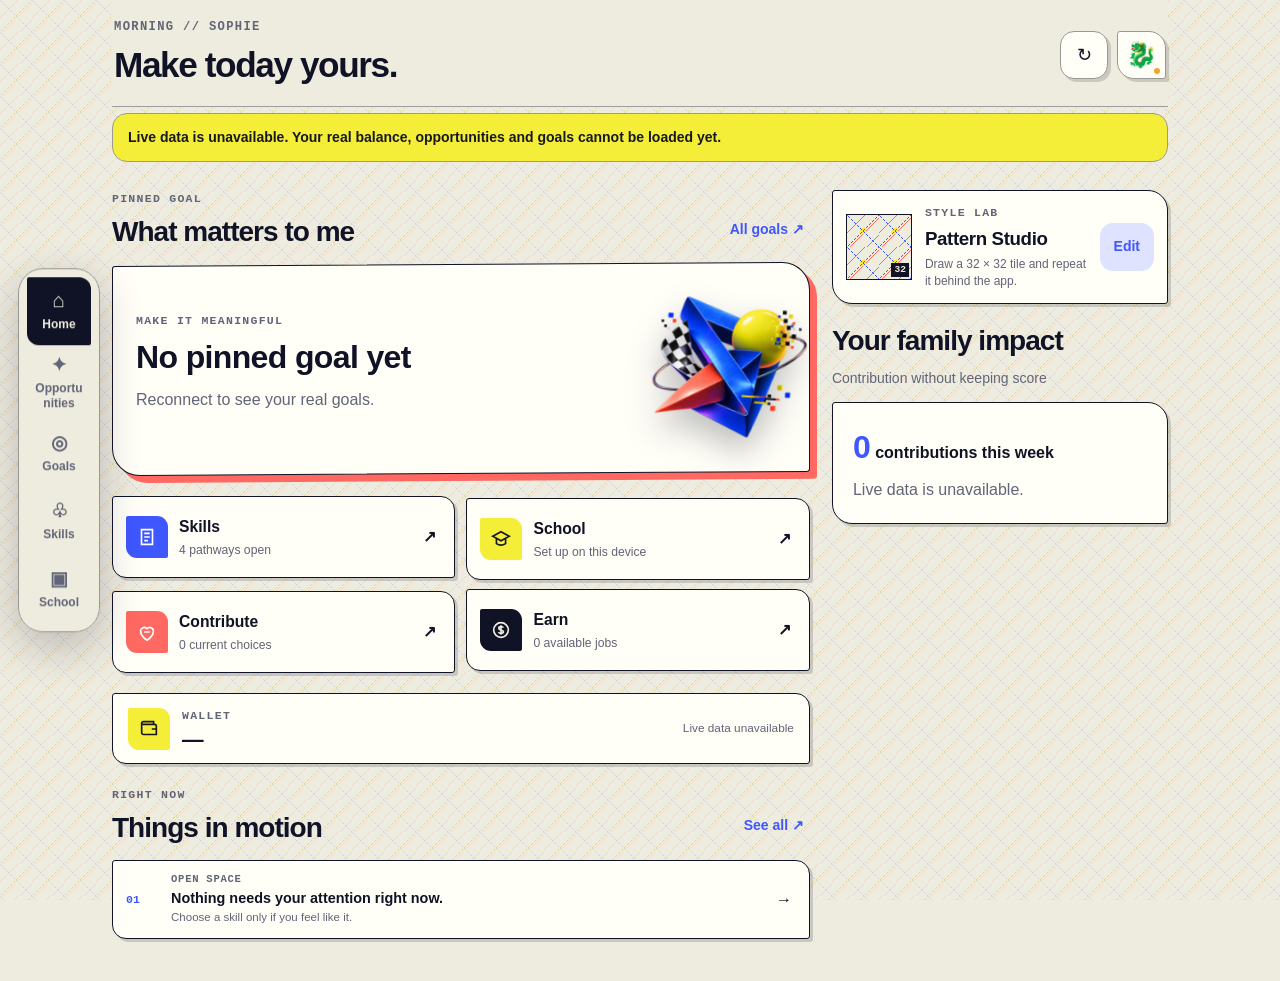
==== index.html @ 98b4f538 "fix: complete Concept A staging accessibility gates" ====
<!DOCTYPE html>
<html lang="en-AU">
<head>
  <meta charset="UTF-8">
  <meta name="viewport" content="width=device-width, initial-scale=1, viewport-fit=cover">
  <script>
    (() => {
      const root = document.documentElement;
      const coarsePointer = window.matchMedia("(pointer: coarse)");
      const approvedViewport = "width=device-width, initial-scale=1, viewport-fit=cover";
      const initialRootFontPx = Number.parseFloat(getComputedStyle(root).fontSize) || 16;
      let viewport = document.querySelector('meta[name="viewport"]');
      let viewportRepairActive = false;
      let scaleCheckFrame = 0;
      if (!viewport) {
        viewport = document.createElement("meta");
        viewport.name = "viewport";
        viewport.content = approvedViewport;
        document.head.insertBefore(viewport, document.currentScript);
      }
      const applyEffectivePhoneScale = (isPhoneScreen, screenWidth) => {
        const layoutRatio = isPhoneScreen && Number.isFinite(screenWidth) && screenWidth > 0
          ? window.innerWidth / screenWidth
          : 1;
        const needsScaleFallback = layoutRatio > 1.25;
        root.classList.toggle("effective-mobile-scale", needsScaleFallback);
        if (needsScaleFallback) {
          const effectiveScale = Math.min(layoutRatio, 3.25);
          root.style.fontSize = `${initialRootFontPx * effectiveScale}px`;
          root.dataset.effectiveMobileScale = effectiveScale.toFixed(3);
        } else if (root.dataset.effectiveMobileScale) {
          root.style.removeProperty("font-size");
          delete root.dataset.effectiveMobileScale;
        }
      };
      const applyDeviceLayout = () => {
        const screenWidth = Number(window.screen?.width) || Infinity;
        const screenHeight = Number(window.screen?.height) || Infinity;
        const shortScreenSide = Math.min(screenWidth, screenHeight);
        const isTouchDevice = coarsePointer.matches || navigator.maxTouchPoints > 0;
        const isPhoneScreen = isTouchDevice && shortScreenSide < 600;
        root.classList.toggle("compact-device", isPhoneScreen);
        if (isPhoneScreen && (viewportRepairActive || window.innerWidth > screenWidth * 1.25)) {
          viewportRepairActive = true;
          viewport.content = `width=${Math.round(screenWidth)}, initial-scale=1, viewport-fit=cover`;
          root.dataset.viewportRepair = "active";
        }
        applyEffectivePhoneScale(isPhoneScreen, screenWidth);
        cancelAnimationFrame(scaleCheckFrame);
        scaleCheckFrame = requestAnimationFrame(() => applyEffectivePhoneScale(isPhoneScreen, screenWidth));
      };
      applyDeviceLayout();
      window.addEventListener("resize", applyDeviceLayout, { passive: true });
      window.addEventListener("orientationchange", applyDeviceLayout, { passive: true });
    })();
  </script>
  <meta name="theme-color" content="#eeecde">
  <meta name="description" content="Sophie’s independence app — contribute, learn, earn and choose.">
  <link rel="manifest" href="./manifest.webmanifest">
  <title>Sophie — My Independence</title>
  <style>
    :root {
      --bg: #f7f7fc;
      --surface: #ffffff;
      --surface-2: #f0efff;
      --ink: #202033;
      --muted: #6f6f85;
      --line: #e9e8f2;
      --brand: #6959f5;
      --brand-strong: #5040dc;
      --brand-soft: #ebe8ff;
      --mint: #dff8ed;
      --mint-ink: #167753;
      --sun: #fff1ca;
      --sun-ink: #946300;
      --rose: #ffe5eb;
      --rose-ink: #b9385a;
      --shadow: 0 18px 50px rgba(46, 38, 100, .10);
      --shadow-soft: 0 8px 24px rgba(46, 38, 100, .07);
      --radius-xl: 28px;
      --radius-lg: 22px;
      --radius-md: 16px;
      --nav-height: 78px;
    }

    [data-theme="forest"] {
      --bg: #f2f7f1;
      --surface-2: #e4f1e2;
      --ink: #203124;
      --muted: #647566;
      --line: #dfeade;
      --brand: #377e55;
      --brand-strong: #2c6c46;
      --brand-soft: #dff2e5;
    }

    [data-theme="sakura"] {
      --bg: #fff6f8;
      --surface-2: #fff0f4;
      --ink: #402630;
      --muted: #8a6875;
      --line: #f4e1e7;
      --brand: #bd416b;
      --brand-strong: #bb3b65;
      --brand-soft: #ffe4ec;
    }

    [data-theme="night"] {
      --bg: #171724;
      --surface: #222234;
      --surface-2: #2a2943;
      --ink: #f8f7ff;
      --muted: #aaa7c0;
      --line: #37364e;
      --brand: #9b8fff;
      --brand-strong: #b9b0ff;
      --brand-soft: #353257;
      --mint: #1f493d;
      --mint-ink: #8ce3c1;
      --sun: #4a3d23;
      --sun-ink: #ffd77c;
      --rose: #4a2934;
      --rose-ink: #ff9bb5;
      --shadow: 0 18px 50px rgba(0, 0, 0, .28);
      --shadow-soft: 0 8px 24px rgba(0, 0, 0, .18);
    }

    * { box-sizing: border-box; }
    html { -webkit-tap-highlight-color: transparent; }
    body {
      margin: 0;
      min-height: 100vh;
      background: var(--bg);
      color: var(--ink);
      font-family: Inter, ui-rounded, "SF Pro Rounded", -apple-system, BlinkMacSystemFont, "Segoe UI", sans-serif;
      transition: background .25s ease, color .25s ease;
    }
    button, input, textarea { font: inherit; }
    button { color: inherit; }
    button:focus-visible, input:focus-visible, textarea:focus-visible {
      outline: 3px solid color-mix(in srgb, var(--brand) 35%, transparent);
      outline-offset: 2px;
    }
    .app-shell {
      width: min(100%, 1120px);
      margin: 0 auto;
      min-height: 100vh;
      padding: 0 18px calc(var(--nav-height) + 28px + env(safe-area-inset-bottom));
    }
    .topbar {
      position: sticky;
      top: 0;
      z-index: 20;
      display: flex;
      align-items: center;
      justify-content: space-between;
      gap: 16px;
      padding: max(18px, env(safe-area-inset-top)) 2px 14px;
      background: color-mix(in srgb, var(--bg) 88%, transparent);
      backdrop-filter: blur(18px);
    }
    .eyebrow {
      margin: 0 0 3px;
      color: var(--muted);
      font-size: .76rem;
      font-weight: 750;
      letter-spacing: .08em;
      text-transform: uppercase;
    }
    h1, h2, h3, p { margin-top: 0; }
    h1 { margin-bottom: 0; font-size: clamp(1.65rem, 5vw, 2.2rem); letter-spacing: -.04em; }
    h2 { margin-bottom: 6px; font-size: clamp(1.35rem, 4vw, 1.75rem); letter-spacing: -.035em; }
    h3 { letter-spacing: -.02em; }
    .top-actions { display: flex; align-items: center; gap: 9px; }
    .icon-button, .avatar-button {
      display: grid;
      place-items: center;
      border: 0;
      background: var(--surface);
      box-shadow: var(--shadow-soft);
      cursor: pointer;
      transition: transform .18s ease;
    }
    .icon-button:active, .avatar-button:active { transform: scale(.94); }
    .icon-button { width: 42px; height: 42px; border-radius: 14px; font-size: 1.1rem; }
    .avatar-button { min-width: 48px; height: 48px; padding: 0 8px; border-radius: 17px; font-size: 1.55rem; }
    .sync-dot {
      position: absolute;
      width: 10px;
      height: 10px;
      margin: 31px 0 0 31px;
      border: 2px solid var(--surface);
      border-radius: 50%;
      background: #35bd81;
    }
    .sync-dot.offline { background: #f3a52b; }
    .data-alert {
      display: none;
      margin: 6px 0 18px;
      padding: 13px 15px;
      border: 1px solid color-mix(in srgb, var(--sun-ink) 25%, var(--line));
      border-radius: 15px;
      background: var(--sun);
      color: var(--sun-ink);
      font-size: .82rem;
      font-weight: 700;
      line-height: 1.45;
    }
    .data-alert.show { display: block; }
    .view { display: none; animation: rise .28s ease both; }
    .view.active { display: block; }
    @keyframes rise { from { opacity: 0; transform: translateY(8px); } }
    .hero {
      position: relative;
      overflow: hidden;
      min-height: 218px;
      display: grid;
      grid-template-columns: 1fr auto;
      align-items: end;
      gap: 20px;
      margin: 8px 0 22px;
      padding: 27px;
      border-radius: var(--radius-xl);
      color: #fff;
      background: linear-gradient(135deg, #5143da 0%, #7a68ff 48%, #a67bff 100%);
      box-shadow: 0 24px 55px rgba(86, 68, 218, .28);
    }
    .hero::before, .hero::after {
      content: "";
      position: absolute;
      border-radius: 50%;
      background: rgba(255, 255, 255, .12);
    }
    .hero::before { width: 230px; height: 230px; right: -85px; top: -110px; }
    .hero::after { width: 120px; height: 120px; right: 110px; bottom: -70px; }
    .hero-content, .hero-side { position: relative; z-index: 1; }
    .hero-label { margin-bottom: 8px; font-size: .82rem; font-weight: 750; opacity: .75; text-transform: uppercase; letter-spacing: .08em; }
    .money { margin-bottom: 7px; font-size: clamp(2.5rem, 11vw, 4.6rem); line-height: .95; font-weight: 850; letter-spacing: -.065em; }
    .pending-pill {
      display: inline-flex;
      align-items: center;
      gap: 7px;
      padding: 7px 10px;
      border-radius: 99px;
      background: rgba(255, 255, 255, .16);
      font-size: .82rem;
      font-weight: 650;
    }
    .hero-side { text-align: right; align-self: center; }
    .hero-side .big-icon { display: block; margin-bottom: 8px; font-size: 3.5rem; filter: drop-shadow(0 8px 10px rgba(0,0,0,.13)); }
    .hero-side span:last-child { font-size: .75rem; opacity: .78; }
    .section { margin: 25px 0; }
    .section-heading { display: flex; align-items: end; justify-content: space-between; gap: 16px; margin-bottom: 13px; }
    .section-heading p { margin: 0; color: var(--muted); font-size: .9rem; }
    .text-button { border: 0; background: transparent; color: var(--brand); font-size: .86rem; font-weight: 800; cursor: pointer; }
    .surface {
      background: var(--surface);
      border: 1px solid var(--line);
      border-radius: var(--radius-lg);
      box-shadow: var(--shadow-soft);
    }
    .goal-card { display: grid; grid-template-columns: auto 1fr; gap: 16px; align-items: center; padding: 19px; }
    .goal-image {
    width: 86px;
    height: 86px;
    object-fit: cover;
    border-radius: 20px;
    background: var(--surface-2);
    box-shadow: var(--shadow-soft);
    }
    .goal-page-image {
      width: 100%;
      height: 120px;
      max-width: 200px; /* Stops the image from getting wider than 200px */
      object-fit: cover;
      border-radius: 18px;
      margin-bottom: 14px;
      background: var(--surface-2);
      box-shadow: var(--shadow-soft);
    }
    .goal-icon { display: grid; place-items: center; width: 58px; height: 58px; border-radius: 19px; background: var(--brand-soft); font-size: 1.8rem; }
    .product-link {
      display: inline-flex;
      align-items: center;
      margin-top: 15px;
      padding: 9px 13px;
      border-radius: 12px;
      background: var(--brand-soft);
      color: var(--brand);
      font-size: .8rem;
      font-weight: 800;
      text-decoration: none;
    }
    .product-link:hover {
      background: var(--surface-2);
    }
    .goal-top { display: flex; justify-content: space-between; gap: 12px; align-items: baseline; }
    .goal-top h3 { margin: 0 0 8px; }
    .goal-amount { color: var(--muted); font-size: .82rem; font-weight: 700; white-space: nowrap; }
    .progress { overflow: hidden; height: 9px; border-radius: 99px; background: var(--line); }
    .progress > span { display: block; height: 100%; border-radius: inherit; background: linear-gradient(90deg, var(--brand), #9c7aff); transition: width .7s cubic-bezier(.2,.8,.2,1); }
    .goal-meta { display: flex; justify-content: space-between; margin-top: 8px; color: var(--muted); font-size: .75rem; }
    .quick-grid { display: grid; grid-template-columns: repeat(3, 1fr); gap: 11px; }
    .quick-card {
      min-height: 112px;
      display: flex;
      flex-direction: column;
      align-items: flex-start;
      justify-content: space-between;
      padding: 16px;
      border: 0;
      border-radius: 20px;
      text-align: left;
      cursor: pointer;
      transition: transform .2s ease, box-shadow .2s ease;
    }
    .quick-card:hover { transform: translateY(-2px); box-shadow: var(--shadow-soft); }
    .quick-card .quick-icon { font-size: 1.55rem; }
    .quick-card strong { font-size: .92rem; }
    .quick-card small { color: color-mix(in srgb, currentColor 70%, transparent); }
    .quick-card.earn { background: var(--mint); color: var(--mint-ink); }
    .quick-card.goals { background: var(--sun); color: var(--sun-ink); }
    .quick-card.learn { background: var(--rose); color: var(--rose-ink); }
    .cards { display: grid; gap: 12px; }
    .job-card { display: grid; grid-template-columns: auto 1fr auto; gap: 14px; align-items: center; padding: 17px; }
    .job-icon { display: grid; place-items: center; width: 50px; height: 50px; border-radius: 17px; background: var(--surface-2); font-size: 1.5rem; }
    .job-card h3 { margin: 0 0 5px; font-size: 1rem; }
    .job-card p { margin: 0; color: var(--muted); font-size: .8rem; line-height: 1.35; }
    .job-side { text-align: right; }
    .job-value { display: block; margin-bottom: 7px; font-weight: 850; color: var(--brand); }
    .pill, .status {
      display: inline-flex;
      align-items: center;
      padding: 5px 9px;
      border-radius: 99px;
      font-size: .7rem;
      line-height: 1;
      font-weight: 800;
    }
    .pill { margin-right: 5px; background: var(--surface-2); color: var(--muted); }
    .status.pending { background: var(--sun); color: var(--sun-ink); }
    .status.completed { background: var(--mint); color: var(--mint-ink); }
    .primary-button, .secondary-button, .danger-button {
      border: 0;
      border-radius: 13px;
      padding: 10px 14px;
      font-size: .78rem;
      font-weight: 800;
      cursor: pointer;
      transition: transform .15s ease, opacity .15s ease;
    }
    .primary-button { color: #fff; background: var(--brand); }
    .secondary-button { color: var(--brand); background: var(--brand-soft); }
    .danger-button { color: var(--rose-ink); background: var(--rose); }
    button:active { transform: scale(.97); }
    button:disabled { opacity: .55; cursor: wait; }
    .impact-card { padding: 20px; background: linear-gradient(135deg, var(--surface), var(--surface-2)); }
    .impact-card p { margin: 7px 0 0; color: var(--muted); line-height: 1.55; }
    .impact-number { font-size: 2rem; font-weight: 850; color: var(--brand); }
    .page-intro { margin: 12px 1px 20px; }
    .page-intro p { margin: 5px 0 0; color: var(--muted); line-height: 1.5; }
    .filter-row { display: flex; gap: 8px; overflow-x: auto; padding: 2px 1px 14px; scrollbar-width: none; }
    .filter-row::-webkit-scrollbar { display: none; }
    .filter-chip { flex: 0 0 auto; padding: 9px 13px; border: 1px solid var(--line); border-radius: 99px; background: var(--surface); color: var(--muted); font-size: .78rem; font-weight: 750; cursor: pointer; }
    .filter-chip.active { border-color: var(--brand); color: #fff; background: var(--brand); }
    .skill-grid, .goal-grid { display: grid; grid-template-columns: repeat(2, 1fr); gap: 12px; }
    .skill-card, .full-goal-card { padding: 18px; }
    .skill-head { display: flex; justify-content: space-between; align-items: center; margin-bottom: 17px; }
    .skill-head span:first-child { font-size: 1.6rem; }
    .level { color: var(--brand); font-size: .75rem; font-weight: 850; }
    .skill-card h3, .full-goal-card h3 { margin-bottom: 7px; }
    .skill-card p, .full-goal-card p { color: var(--muted); font-size: .8rem; line-height: 1.45; }


    /* School v2.3 — approved D-004/D-005 experience */
    .school-toolbar { display: flex; align-items: center; justify-content: space-between; gap: 12px; margin-bottom: 16px; }
    .school-toolbar-actions { display: flex; align-items: center; gap: 8px; flex-wrap: wrap; }
    .school-view-toggle { display: inline-grid; grid-template-columns: repeat(2, 1fr); gap: 4px; padding: 4px; border: 1px solid var(--line); border-radius: 14px; background: var(--surface); }
    .school-view-toggle button { min-height: 42px; padding: 8px 14px; border: 0; border-radius: 10px; background: transparent; color: var(--muted); font-size: .78rem; font-weight: 800; cursor: pointer; }
    .school-view-toggle button.active { background: var(--brand-soft); color: var(--brand); }
    .school-stack { display: grid; gap: 12px; }
    .school-section { margin-top: 24px; }
    .school-task { position: relative; overflow: hidden; padding: 18px; }
    .school-task::before { content: ""; position: absolute; inset: 0 auto 0 0; width: 5px; background: var(--subject-accent, var(--brand)); }
    .school-task-head { display: flex; align-items: flex-start; justify-content: space-between; gap: 12px; margin-bottom: 12px; padding-left: 3px; }
    .school-task-head h3 { margin: 4px 0 0; }
    .school-meta { color: var(--muted); font-size: .76rem; font-weight: 700; }
    .school-status { display: inline-flex; align-items: center; min-height: 30px; padding: 6px 9px; border: 1px solid var(--line); border-radius: 99px; background: var(--surface-2); color: var(--muted); font-size: .7rem; font-weight: 800; white-space: nowrap; }
    .school-next { margin: 13px 0; padding: 16px; border: 1px solid color-mix(in srgb, var(--brand) 20%, var(--line)); border-radius: 17px; background: linear-gradient(135deg, var(--brand-soft), var(--surface)); }
    .school-next-head { display: flex; align-items: flex-start; justify-content: space-between; gap: 12px; }
    .school-next-label { display: block; margin-bottom: 5px; color: var(--muted); font-size: .7rem; font-weight: 850; text-transform: uppercase; letter-spacing: .06em; }
    .school-next strong { display: block; font-size: clamp(1.02rem, 3.7vw, 1.2rem); line-height: 1.35; letter-spacing: -.015em; }
    .school-next .text-button { flex: 0 0 auto; min-height: 44px; padding: 4px 2px; }
    .school-next-note { margin: 9px 0 0; color: var(--muted); font-size: .76rem; line-height: 1.45; }
    .school-journey { margin: 14px 0; }
    .school-journey-label { margin-bottom: 7px; color: var(--muted); font-size: .7rem; font-weight: 800; text-transform: uppercase; letter-spacing: .04em; }
    .school-journey-track { display: flex; gap: 6px; overflow-x: auto; padding: 2px 1px 5px; scrollbar-width: none; }
    .school-journey-track::-webkit-scrollbar { display: none; }
    .journey-step { flex: 0 0 auto; min-height: 44px; padding: 8px 10px; border: 1px solid var(--line); border-radius: 11px; background: var(--bg); color: var(--muted); font-size: .72rem; font-weight: 800; cursor: pointer; }
    .journey-step.active { border-color: color-mix(in srgb, var(--brand) 38%, var(--line)); background: var(--brand-soft); color: var(--brand); }
    .journey-step:disabled { opacity: .48; cursor: not-allowed; }
    .school-support { margin: 14px 0 4px; }
    .school-support-label { margin-bottom: 7px; color: var(--muted); font-size: .7rem; font-weight: 800; text-transform: uppercase; letter-spacing: .04em; }
    .school-support-options { display: flex; flex-wrap: wrap; gap: 7px; }
    .support-choice { min-height: 44px; padding: 9px 11px; border: 1px solid var(--line); border-radius: 12px; background: var(--bg); color: var(--muted); font-size: .75rem; font-weight: 800; cursor: pointer; }
    .support-choice.active { border-color: color-mix(in srgb, var(--brand) 38%, var(--line)); background: var(--brand-soft); color: var(--brand); }
    .school-support-explainer { margin: 7px 0 0; color: var(--muted); font-size: .74rem; line-height: 1.45; }
    .school-scaffold { margin: 12px 0 0; padding: 14px; border: 1px solid var(--line); border-radius: 15px; background: var(--bg); }
    .school-scaffold.compact { padding: 12px 14px; }
    .school-scaffold-head { display: flex; align-items: flex-start; justify-content: space-between; gap: 12px; margin-bottom: 9px; }
    .school-scaffold-head h4 { margin: 0; font-size: .88rem; letter-spacing: -.01em; }
    .school-scaffold-mode { flex: 0 0 auto; padding: 5px 8px; border-radius: 99px; background: var(--surface-2); color: var(--muted); font-size: .67rem; font-weight: 850; }
    .school-scaffold p { margin: 0; color: var(--muted); font-size: .78rem; line-height: 1.5; }
    .school-scaffold-model { margin-top: 10px; padding: 11px 12px; border-left: 3px solid var(--subject-accent, var(--brand)); border-radius: 0 11px 11px 0; background: var(--surface); }
    .school-scaffold-model strong { display: block; margin-bottom: 4px; font-size: .75rem; }
    .school-scaffold-model p { color: var(--ink); }
    .school-scaffold-steps { display: grid; gap: 7px; margin: 11px 0 0; padding: 0; list-style: none; }
    .school-scaffold-steps li { display: grid; grid-template-columns: 24px 1fr; gap: 8px; align-items: start; color: var(--ink); font-size: .78rem; line-height: 1.45; }
    .school-scaffold-steps li span:first-child { display: grid; place-items: center; width: 24px; height: 24px; border-radius: 8px; background: var(--surface-2); color: var(--brand); font-size: .68rem; font-weight: 900; }
    .school-coach-prompt { margin-top: 10px; padding: 13px; border-radius: 13px; background: var(--surface); }
    .school-coach-progress { display: block; margin-bottom: 5px; color: var(--muted); font-size: .68rem; font-weight: 850; text-transform: uppercase; letter-spacing: .04em; }
    .school-coach-prompt strong { display: block; font-size: .9rem; line-height: 1.45; }
    .school-coach-actions { display: flex; flex-wrap: wrap; gap: 8px; margin-top: 10px; }
    .school-coach-actions button { min-height: 44px; }
    .school-stage-next { margin-top: 12px; padding-top: 11px; border-top: 1px solid var(--line); }
    .school-stage-next p { margin: 0 0 8px; }
    .school-help-zone { display: flex; align-items: center; justify-content: space-between; gap: 12px; margin-top: 13px; padding: 12px 13px; border: 1px dashed color-mix(in srgb, var(--brand) 28%, var(--line)); border-radius: 14px; background: color-mix(in srgb, var(--brand-soft) 35%, var(--surface)); }
    .school-help-zone strong { display: block; margin-bottom: 2px; font-size: .78rem; }
    .school-help-zone p { margin: 0; color: var(--muted); font-size: .72rem; line-height: 1.4; }
    .school-help-zone button { flex: 0 0 auto; min-height: 44px; }
    .school-actions { display: flex; flex-wrap: wrap; gap: 8px; align-items: center; margin-top: 14px; }
    .school-actions button { min-height: 42px; flex: 0 0 auto; }
    .school-help-note { margin: 10px 0 0; padding: 10px 12px; border: 1px solid var(--line); border-radius: 12px; color: var(--ink); background: var(--bg); font-size: .78rem; line-height: 1.45; }
    .school-feedback-peek { margin-top: 11px; padding: 11px 12px; border: 1px solid var(--line); border-radius: 13px; background: var(--bg); }
    .school-feedback-peek strong { display: block; margin-bottom: 4px; font-size: .8rem; }
    .school-feedback-peek p { margin: 0; color: var(--muted); font-size: .76rem; line-height: 1.45; }
    .school-access { padding: 20px; margin-bottom: 18px; }
    .school-access h3 { margin-bottom: 6px; }
    .school-access p { margin: 0; color: var(--muted); line-height: 1.5; }
    .school-subject-group { margin-bottom: 22px; }
    .school-subject-heading { display: flex; align-items: center; gap: 9px; margin-bottom: 10px; }
    .school-subject-dot { width: 11px; height: 11px; border-radius: 50%; background: var(--subject-accent, var(--brand)); box-shadow: 0 0 0 4px color-mix(in srgb, var(--subject-accent, var(--brand)) 14%, transparent); }
    .school-subject-heading h3 { margin: 0; }
    .school-history-list { display: grid; gap: 10px; }
    .school-history-item { padding: 14px; border: 1px solid var(--line); border-radius: 14px; background: var(--bg); }
    .school-history-item strong { display: block; margin: 7px 0 5px; }
    .school-history-item p { margin: 0; color: var(--muted); font-size: .76rem; line-height: 1.45; }
    .school-history-meta { display: flex; flex-wrap: wrap; align-items: center; gap: 7px; }
    .school-history-timing { display: inline-flex; align-items: center; min-height: 28px; padding: 5px 9px; border-radius: 99px; font-size: .7rem; font-weight: 800; line-height: 1.2; }
    .school-history-timing.on-time { background: var(--mint); color: var(--mint-ink); }
    .school-history-timing.late { background: var(--sun); color: var(--sun-ink); }
    .school-history-timing.unknown { background: var(--surface-2); color: var(--muted); }
    .school-history-dates { margin-top: 7px !important; font-size: .7rem !important; }
    .school-checklist { display: grid; gap: 12px; margin: 18px 0; }
    .school-check { display: grid; grid-template-columns: auto 1fr; gap: 10px; align-items: start; padding: 12px; border: 1px solid var(--line); border-radius: 13px; background: var(--bg); }
    .school-check input { width: auto; margin-top: 2px; }
    .school-check label { margin: 0; font-weight: 700; line-height: 1.4; }
    .school-help-options { display: grid; gap: 9px; }
    .school-help-options button { width: 100%; min-height: 44px; text-align: left; }
    .school-outcome-grid { display: grid; grid-template-columns: repeat(2, minmax(0, 1fr)); gap: 10px; margin: 14px 0; }
    .school-outcome { padding: 12px; border: 1px solid var(--line); border-radius: 13px; background: var(--bg); }
    .school-outcome span { display: block; margin-bottom: 4px; color: var(--muted); font-size: .68rem; font-weight: 800; text-transform: uppercase; letter-spacing: .04em; }
    .school-outcome strong { font-size: .88rem; }
    .school-feedback-block { margin: 13px 0; padding: 13px 14px; border: 1px solid var(--line); border-radius: 14px; background: var(--bg); }
    .school-feedback-block h3 { margin-bottom: 7px; font-size: .9rem; }
    .school-feedback-block p { margin: 0; color: var(--muted); line-height: 1.5; font-size: .8rem; white-space: pre-wrap; }
    .school-rubric { display: grid; gap: 9px; margin-top: 12px; }
    .school-rubric-row { padding: 12px; border: 1px solid var(--line); border-radius: 13px; background: var(--bg); }
    .school-rubric-row strong { display: block; margin-bottom: 4px; }
    .school-rubric-row p { margin: 0; color: var(--muted); font-size: .76rem; line-height: 1.45; }
    .school-neutral-note { margin: 8px 0 0; color: var(--muted); font-size: .74rem; line-height: 1.45; }
    .parent-school-task { padding: 14px; margin-bottom: 9px; border: 1px solid var(--line); border-radius: 14px; background: var(--bg); }
    .parent-school-task strong { display: block; margin-bottom: 4px; }
    .parent-school-task p { margin: 0; color: var(--muted); font-size: .76rem; line-height: 1.4; }
    .parent-school-profile { margin-bottom: 12px; padding: 12px 13px; border: 1px solid var(--line); border-radius: 13px; background: var(--bg); color: var(--muted); font-size: .76rem; line-height: 1.45; }
    select { width: 100%; padding: 12px 13px; border: 1px solid var(--line); border-radius: 13px; color: var(--ink); background: var(--bg); font: inherit; }
    select:focus-visible { outline: 3px solid color-mix(in srgb, var(--brand) 35%, transparent); outline-offset: 2px; }

    .activity-list { overflow: hidden; }
    .activity-row { display: grid; grid-template-columns: auto 1fr auto; gap: 13px; align-items: center; padding: 15px 17px; border-bottom: 1px solid var(--line); }
    .activity-row:last-child { border-bottom: 0; }
    .activity-icon { display: grid; place-items: center; width: 40px; height: 40px; border-radius: 14px; background: var(--surface-2); }
    .activity-row h3 { margin: 0 0 3px; font-size: .9rem; }
    .activity-row p { margin: 0; color: var(--muted); font-size: .72rem; }
    .activity-amount { font-size: .88rem; font-weight: 850; }
    .positive { color: var(--mint-ink); }
    .negative { color: var(--rose-ink); }
    .empty { padding: 30px 20px; text-align: center; color: var(--muted); }
    .empty .empty-icon { display: block; margin-bottom: 9px; font-size: 2rem; }
    .bottom-nav {
      position: fixed;
      left: 50%;
      bottom: max(12px, env(safe-area-inset-bottom));
      z-index: 30;
      width: min(calc(100% - 24px), 610px);
      height: var(--nav-height);
      display: grid;
      grid-template-columns: repeat(5, 1fr);
      padding: 8px;
      border: 1px solid var(--line);
      border-radius: 25px;
      background: color-mix(in srgb, var(--surface) 92%, transparent);
      box-shadow: 0 20px 60px rgba(33, 28, 77, .18);
      backdrop-filter: blur(20px);
      transform: translateX(-50%);
    }
    .nav-button { display: flex; flex-direction: column; align-items: center; justify-content: center; gap: 4px; border: 0; border-radius: 18px; background: transparent; color: var(--muted); font-size: .66rem; font-weight: 750; cursor: pointer; }
    .nav-button .nav-icon { font-size: 1.18rem; transition: transform .2s ease; }
    .nav-button.active { color: var(--brand); background: var(--brand-soft); }
    .nav-button.active .nav-icon { transform: translateY(-1px) scale(1.08); }
    .toast {
      position: fixed;
      left: 50%;
      bottom: calc(var(--nav-height) + 30px + env(safe-area-inset-bottom));
      z-index: 100;
      max-width: calc(100% - 40px);
      padding: 12px 16px;
      border-radius: 14px;
      color: #fff;
      background: #262537;
      box-shadow: var(--shadow);
      font-size: .84rem;
      font-weight: 700;
      opacity: 0;
      pointer-events: none;
      transform: translate(-50%, 12px);
      transition: .22s ease;
    }
    .toast.show { opacity: 1; transform: translate(-50%, 0); }
    dialog {
      width: min(calc(100% - 28px), 570px);
      max-height: min(82vh, 760px);
      padding: 0;
      border: 1px solid var(--line);
      border-radius: 26px;
      color: var(--ink);
      background: var(--surface);
      box-shadow: 0 30px 90px rgba(20, 18, 50, .3);
    }
    dialog::backdrop { background: rgba(24, 22, 46, .46); backdrop-filter: blur(5px); }
    .dialog-body { padding: 24px; }
    .dialog-head { display: flex; justify-content: space-between; align-items: center; gap: 20px; margin-bottom: 22px; }
    .dialog-head h2 { margin: 0; }
    .close-button { width: 38px; height: 38px; border: 0; border-radius: 12px; background: var(--surface-2); cursor: pointer; }
    .setting-row { display: flex; justify-content: space-between; align-items: center; gap: 14px; padding: 15px 0; border-bottom: 1px solid var(--line); }
    .setting-row:last-child { border-bottom: 0; }
    .setting-row p { margin: 3px 0 0; color: var(--muted); font-size: .77rem; }
    .theme-options, .avatar-options { display: flex; gap: 8px; flex-wrap: wrap; }
    .theme-swatch, .avatar-choice { width: 38px; height: 38px; display: grid; place-items: center; border: 2px solid transparent; border-radius: 12px; background: var(--surface-2); cursor: pointer; }
    .theme-swatch.active, .avatar-choice.active { border-color: var(--brand); }
    .theme-swatch[data-value="default"] { background: #7564ff; }
    .theme-swatch[data-value="forest"] { background: #4d9869; }
    .theme-swatch[data-value="sakura"] { background: #e76f94; }
    .theme-swatch[data-value="night"] { background: #292840; }
    label { display: block; margin-bottom: 7px; font-size: .78rem; font-weight: 800; }
    input, textarea {
      width: 100%;
      padding: 12px 13px;
      border: 1px solid var(--line);
      border-radius: 13px;
      color: var(--ink);
      background: var(--bg);
    }
    textarea { min-height: 74px; resize: vertical; }
    .form-field { margin-bottom: 14px; }
    .form-actions { display: flex; justify-content: flex-end; gap: 9px; margin-top: 18px; }
    .parent-review { margin-bottom: 13px; padding: 17px; }
    .parent-review-head { display: flex; justify-content: space-between; gap: 15px; }
    .parent-review h3 { margin-bottom: 5px; }
    .parent-review p { color: var(--muted); font-size: .78rem; }
    .parent-actions { display: grid; grid-template-columns: 1fr auto auto; gap: 8px; align-items: end; margin-top: 13px; }
    .parent-actions .form-field { margin: 0; }
    .parent-summary { display: grid; grid-template-columns: repeat(2, 1fr); gap: 10px; margin-bottom: 18px; }
    .parent-stat { padding: 16px; text-align: center; }
    .parent-stat strong { display: block; margin-bottom: 4px; font-size: 1.35rem; color: var(--brand); }
    .parent-stat span { color: var(--muted); font-size: .72rem; }
    .skeleton { position: relative; overflow: hidden; min-height: 80px; background: var(--surface); border-radius: var(--radius-lg); }
    .skeleton::after { content: ""; position: absolute; inset: 0; background: linear-gradient(90deg, transparent, color-mix(in srgb, var(--brand) 8%, transparent), transparent); animation: shimmer 1.2s infinite; transform: translateX(-100%); }
    @keyframes shimmer { to { transform: translateX(100%); } }

    @media (min-width: 760px) {
      .app-shell { padding-left: 30px; padding-right: 30px; }
      .home-columns { display: grid; grid-template-columns: minmax(0, 1.25fr) minmax(300px, .75fr); gap: 22px; align-items: start; }
      .home-columns .section { margin-top: 0; }
      .home-columns .cards { grid-template-columns: 1fr; }
      .cards { grid-template-columns: repeat(2, 1fr); }
      .job-card { min-height: 112px; }
      .skill-grid, .goal-grid { grid-template-columns: repeat(3, 1fr); }
      .bottom-nav { bottom: 18px; }
    }
    @media (max-width: 420px) {
      .app-shell { padding-left: 13px; padding-right: 13px; }
      .hero { min-height: 198px; padding: 22px; }
      .hero-side { display: none; }
      .quick-card { min-height: 102px; padding: 13px; }
      .job-card { grid-template-columns: auto 1fr; }
      .job-side { grid-column: 2; display: flex; justify-content: space-between; align-items: center; text-align: left; }
      .job-value { margin: 0; }
      .skill-grid, .goal-grid { grid-template-columns: 1fr; }
      .school-next-head, .school-help-zone { align-items: stretch; flex-direction: column; }
      .school-help-zone button { width: 100%; }
      .parent-actions { grid-template-columns: 1fr 1fr; }
      .parent-actions .form-field { grid-column: 1 / -1; }
      .school-toolbar { align-items: stretch; flex-direction: column; }
      .school-toolbar-actions { display: grid; grid-template-columns: 1fr 1fr; }
      .school-toolbar-actions button { width: 100%; min-height: 44px; }
      .school-view-toggle { width: 100%; }
      .school-outcome-grid { grid-template-columns: 1fr; }
      .school-task-head { flex-direction: column; }
    }
    
    /* D-006 Opportunity Board */
    .job-card { position: relative; }
    .job-open { border: 0; background: transparent; color: inherit; text-align: left; cursor: pointer; min-width: 0; padding: 17px; }
    .job-open:focus-visible { border-radius: var(--radius-lg); }
    .job-domain { display:inline-flex; margin-bottom:8px; font-size:.68rem; font-weight:900; letter-spacing:.09em; text-transform:uppercase; color:var(--brand); }
    .job-requiredness { display:block; margin:4px 0 7px; font-size:.8rem; font-weight:800; }
    .job-purpose { color:var(--muted); font-size:.82rem; line-height:1.45; }
    .job-meta { display:flex; flex-wrap:wrap; gap:6px; margin-top:10px; }
    .job-side { min-width:150px; display:flex; flex-direction:column; align-items:flex-end; justify-content:center; gap:9px; padding:17px 17px 17px 0; }
    .job-value { margin:0; }
    .job-status-label { font-size:.75rem; font-weight:800; color:var(--muted); }
    .opportunity-detail-domain { color:var(--brand); font-size:.72rem; font-weight:900; letter-spacing:.1em; text-transform:uppercase; }
    .opportunity-detail-value { font-size:1.5rem; font-weight:900; margin:.35rem 0 .6rem; }
    .opportunity-detail-section { padding:14px 0; border-top:1px solid var(--line); }
    .opportunity-detail-section h3 { margin:0 0 6px; font-size:.9rem; }
    .opportunity-detail-section p { margin:0; color:var(--muted); line-height:1.5; }
    .opportunity-status-line { padding:11px 13px; border-radius:13px; background:var(--surface-2); font-weight:800; }
    .opportunity-review-feedback { padding:12px 13px; border-radius:13px; background:var(--sun); color:var(--sun-ink); margin-top:10px; line-height:1.45; }
    .opportunity-detail-actions { display:flex; flex-wrap:wrap; gap:9px; margin-top:16px; padding-bottom:env(safe-area-inset-bottom); }
    .opportunity-detail-actions button { min-height:44px; }
    .opportunity-withdraw-actions { grid-template-columns:1fr; }
    .opportunity-review-context { padding:14px; margin-bottom:15px; }
    .opportunity-review-context p { margin:5px 0 0; color:var(--muted); line-height:1.45; }
    .opportunity-form-note { color:var(--muted); line-height:1.5; }
    .opportunity-error { margin-top:12px; padding:12px; border-radius:12px; background:var(--rose); color:var(--rose-ink); font-weight:700; }
    .review-agreement { margin-top:8px; color:var(--muted); font-size:.8rem; line-height:1.45; }
    .parent-review .parent-actions { align-items:end; }
    #opportunity-detail-dialog { width:min(100% - 18px, 620px); }
    @media (max-width: 600px) {
      #opportunity-detail-dialog { width:100%; max-width:none; height:100dvh; max-height:100dvh; margin:0; border-radius:0; }
      #opportunity-detail-dialog .dialog-body { min-height:100%; padding-bottom:calc(22px + env(safe-area-inset-bottom)); }
      .job-card { grid-template-columns:1fr; }
      .job-side { min-width:0; width:100%; padding:0 17px 17px; align-items:stretch; }
      .job-side .job-value { text-align:left; }
    }
    @media (prefers-reduced-motion: reduce) {
      *, *::before, *::after { scroll-behavior: auto !important; animation-duration: .01ms !important; transition-duration: .01ms !important; }
    }

    /* lr-v1 Learning Resources */
    .learning-resources {
      margin-top: 22px;
      padding-top: 18px;
      border-top: 1px solid var(--line);
    }
    .learning-resources-head {
      display: flex;
      align-items: flex-start;
      justify-content: space-between;
      gap: 12px;
      margin-bottom: 12px;
    }
    .learning-resources-head h3 { margin: 0 0 4px; }
    .learning-resources-head p { margin: 0; color: var(--muted); font-size: .8rem; line-height: 1.4; }
    .learning-resource-grid { display: grid; gap: 14px; }
    .learning-resource-card {
      overflow: hidden;
      border: 1px solid var(--line);
      border-radius: 18px;
      background: var(--surface);
    }
    .learning-video-frame {
      display: block;
      width: 100%;
      aspect-ratio: 16 / 9;
      border: 0;
      background: #111;
    }
    .learning-video-fallback {
      display: grid;
      place-items: center;
      min-height: 120px;
      padding: 20px;
      background: var(--surface-2);
      color: var(--muted);
      text-align: center;
      font-size: .82rem;
    }
    .learning-resource-body { padding: 15px; }
    .learning-resource-kicker {
      display: flex;
      align-items: center;
      justify-content: space-between;
      gap: 10px;
      margin-bottom: 7px;
      color: var(--muted);
      font-size: .7rem;
      font-weight: 800;
      letter-spacing: .06em;
      text-transform: uppercase;
    }
    .learning-resource-body h4 { margin: 0 0 7px; font-size: 1rem; }
    .learning-resource-body > p { margin: 0 0 10px; color: var(--muted); font-size: .82rem; line-height: 1.5; }
    .learning-resource-guidance {
      display: grid;
      gap: 5px;
      margin-top: 9px;
      padding: 11px 12px;
      border-radius: 13px;
      background: var(--surface-2);
      font-size: .8rem;
      line-height: 1.45;
    }
    .learning-resource-guidance strong { color: var(--ink); }
    .learning-resource-safety {
      margin-top: 9px;
      padding: 9px 11px;
      border-radius: 12px;
      background: var(--sun);
      color: var(--sun-ink);
      font-size: .78rem;
      font-weight: 750;
      line-height: 1.4;
    }
    .learning-resource-actions {
      display: flex;
      flex-wrap: wrap;
      align-items: center;
      gap: 9px;
      margin-top: 11px;
    }
    .learning-resource-link {
      display: inline-flex;
      min-height: 44px;
      align-items: center;
      padding: 9px 12px;
      border-radius: 12px;
      background: var(--brand-soft);
      color: var(--brand);
      font-size: .78rem;
      font-weight: 800;
      text-decoration: none;
    }
    .learning-resource-note,
    .learning-resource-warning {
      margin: 10px 0 0;
      padding: 10px 12px;
      border-radius: 12px;
      font-size: .78rem;
      line-height: 1.45;
    }
    .learning-resource-note { background: var(--surface-2); color: var(--muted); }
    .learning-resource-warning { background: var(--sun); color: var(--sun-ink); }
    .learning-resource-admin-access {
      display: flex;
      flex-wrap: wrap;
      align-items: center;
      justify-content: space-between;
      gap: 10px;
      margin: 0 0 12px;
      padding: 12px 14px;
      border-radius: 14px;
      background: var(--surface-2);
      font-size: .8rem;
      line-height: 1.4;
    }
    .learning-resource-admin-list { display: grid; gap: 10px; }
    .learning-resource-admin-card {
      padding: 14px;
      border: 1px solid var(--line);
      border-radius: 15px;
      background: var(--surface);
    }
    .learning-resource-admin-head {
      display: flex;
      align-items: flex-start;
      justify-content: space-between;
      gap: 12px;
    }
    .learning-resource-admin-head h4 { margin: 3px 0 4px; }
    .learning-resource-admin-head p { margin: 0; color: var(--muted); font-size: .76rem; }
    .learning-resource-status {
      display: inline-flex;
      padding: 5px 8px;
      border-radius: 99px;
      background: var(--surface-2);
      color: var(--muted);
      font-size: .68rem;
      font-weight: 800;
      white-space: nowrap;
    }
    .learning-resource-status.active { background: var(--mint); color: var(--mint-ink); }
    .learning-resource-status.pending { background: var(--sun); color: var(--sun-ink); }
    .learning-resource-status.rejected,
    .learning-resource-status.archived { background: var(--rose); color: var(--rose-ink); }
    .learning-resource-admin-copy { margin: 9px 0 0; color: var(--muted); font-size: .78rem; line-height: 1.45; }
    .learning-resource-provenance { margin-top: 8px; color: var(--muted); font-size: .7rem; }
    @media (min-width: 760px) {
      .learning-resource-grid { grid-template-columns: repeat(2, minmax(0, 1fr)); }
    }


    /* rec-v1 staged Learn recommendation UI */
    .learn-workspace-section { margin: 22px 0; }
    .learn-workspace-section > h3 { margin: 0 0 5px; }
    .learn-workspace-section > p { margin: 0 0 12px; color: var(--muted); font-size: .84rem; line-height: 1.45; }
    .rec-entry {
      padding: 18px;
      border: 1px solid var(--line);
      border-radius: 18px;
      background: var(--surface);
      box-shadow: var(--shadow-soft);
    }
    .rec-entry h3 { margin: 0 0 5px; }
    .rec-entry p { margin: 0 0 13px; color: var(--muted); font-size: .84rem; line-height: 1.5; }
    .rec-unavailable {
      padding: 13px 14px;
      border-radius: 14px;
      background: var(--surface-2);
      color: var(--muted);
      font-size: .82rem;
      line-height: 1.5;
    }
    .rec-dialog-body { width: min(100%, 720px); }
    .rec-copy { color: var(--muted); line-height: 1.55; }
    .rec-option-group { display: grid; gap: 9px; margin: 15px 0 19px; }
    .rec-option-group[role="group"] { grid-template-columns: repeat(3, minmax(0, 1fr)); }
    .rec-option-group.rec-safety { grid-template-columns: 1fr; }
    .rec-choice {
      min-height: 48px;
      padding: 11px 12px;
      border: 1px solid var(--line);
      border-radius: 14px;
      background: var(--surface);
      color: var(--ink);
      font-weight: 750;
      text-align: left;
      cursor: pointer;
    }
    .rec-choice[aria-pressed="true"] { border-color: var(--brand); background: var(--brand-soft); color: var(--brand-strong); }
    .rec-helper { margin: -8px 0 15px; color: var(--muted); font-size: .78rem; line-height: 1.45; }
    .rec-loading { padding: 20px; border-radius: 16px; background: var(--surface-2); text-align: center; color: var(--muted); }
    .rec-grid { display: grid; gap: 12px; }
    .rec-card { padding: 17px; border: 1px solid var(--line); border-radius: 17px; background: var(--surface); }
    .rec-card h3, .rec-card h4 { margin: 0 0 7px; }
    .rec-card p { margin: 0 0 10px; color: var(--muted); font-size: .82rem; line-height: 1.5; }
    .rec-meta { display: flex; flex-wrap: wrap; gap: 7px; margin: 8px 0; }
    .rec-reason, .rec-safety-note, .rec-eligibility {
      margin: 10px 0 0;
      padding: 10px 11px;
      border-radius: 12px;
      font-size: .8rem;
      line-height: 1.45;
    }
    .rec-reason { background: var(--surface-2); }
    .rec-safety-note { background: var(--sun); color: var(--sun-ink); }
    .rec-eligibility { background: var(--surface-2); color: var(--muted); }
    .rec-controls { display: flex; flex-wrap: wrap; gap: 9px; margin-top: 15px; }
    .rec-error { margin: 12px 0; padding: 11px 12px; border-radius: 12px; background: var(--rose); color: var(--rose-ink); font-size: .8rem; line-height: 1.45; }
    .rec-consequence { margin: 14px 0; padding: 12px 13px; border-radius: 13px; background: var(--brand-soft); color: var(--ink); font-size: .82rem; line-height: 1.5; }
    .rec-parent-access { padding: 13px 14px; border-radius: 14px; background: var(--surface-2); font-size: .8rem; line-height: 1.5; }
    .rec-parent-access strong { display: block; margin-bottom: 4px; }
    @media (max-width: 560px) {
      .rec-option-group[role="group"] { grid-template-columns: 1fr; }
      .rec-controls .primary-button, .rec-controls .secondary-button { flex: 1 1 100%; min-height: 46px; }
    }
  </style>
  <link rel="stylesheet" href="./assets/android-first.css">
  <link rel="stylesheet" href="./assets/concept-a.css">
</head>
<body>
  <main class="app-shell">
    <header class="topbar">
      <div>
        <p class="eyebrow" id="day-greeting">SOPHIE // HOME</p>
        <h1 id="topbar-title">Make today yours.</h1>
      </div>
      <div class="top-actions">
        <button class="icon-button" id="refresh-button" aria-label="Refresh app" title="Refresh">↻</button>
        <button class="avatar-button" id="settings-button" aria-label="Open personalisation"><span id="avatar">🐉</span><span class="sync-dot" id="sync-dot"></span></button>
      </div>
    </header>

    <div class="data-alert" id="data-alert" role="alert">Live data is unavailable. Your real balance, opportunities and goals are hidden until the app reconnects.</div>

    <section class="view active" id="view-home" data-view="home">
      <div class="home-os-grid">
        <div class="home-main-column">
          <section class="home-goal-section">
            <div class="home-goal-head">
              <div><span class="home-os-label">PINNED GOAL</span><h2>What matters to me</h2></div>
              <button class="text-button" data-go-view="goals">All goals ↗</button>
            </div>
            <div id="active-goal"><div class="skeleton"></div></div>
          </section>

          <section class="home-destinations" aria-label="Main destinations">
            <button class="home-destination" data-go-view="skills">
              <span class="home-destination-icon" aria-hidden="true"><svg viewBox="0 0 24 24"><path d="M6 4h12v16H6zM9 8h6M9 12h6M9 16h4"/></svg></span>
              <span><strong>Skills</strong><small id="home-skills-meta">Choose a pathway</small></span><span class="home-destination-arrow" aria-hidden="true">↗</span>
            </button>
            <button class="home-destination" data-go-view="school">
              <span class="home-destination-icon" aria-hidden="true"><svg viewBox="0 0 24 24"><path d="m3 9 9-5 9 5-9 5-9-5ZM7 12v5c3 2 7 2 10 0v-5"/></svg></span>
              <span><strong>School</strong><small id="home-school-meta">Your support space</small></span><span class="home-destination-arrow" aria-hidden="true">↗</span>
            </button>
            <button class="home-destination" data-filter-jump="contribute">
              <span class="home-destination-icon" aria-hidden="true"><svg viewBox="0 0 24 24"><path d="M12 21s-7-4.5-7-10a4 4 0 0 1 7-2.6A4 4 0 0 1 19 11c0 5.5-7 10-7 10ZM9 12h6"/></svg></span>
              <span><strong>Contribute</strong><small id="home-contribute-meta">Take part your way</small></span><span class="home-destination-arrow" aria-hidden="true">↗</span>
            </button>
            <button class="home-destination" data-filter-jump="earn">
              <span class="home-destination-icon" aria-hidden="true"><svg viewBox="0 0 24 24"><circle cx="12" cy="12" r="8"/><path d="M14.5 9.5c-.4-.8-1.2-1.2-2.5-1.2-1.5 0-2.4.7-2.4 1.7 0 2.8 5 1.2 5 4 0 1.1-1 1.8-2.6 1.8-1.3 0-2.3-.5-2.8-1.4M12 6.8v10.4"/></svg></span>
              <span><strong>Earn</strong><small id="home-earn-meta">Optional paid work</small></span><span class="home-destination-arrow" aria-hidden="true">↗</span>
            </button>
          </section>

          <section class="home-wallet" aria-label="Wallet">
            <span class="home-wallet-icon" aria-hidden="true"><svg viewBox="0 0 24 24"><path d="M4 7h14a2 2 0 0 1 2 2v9H6a2 2 0 0 1-2-2V7ZM4 7V6a2 2 0 0 1 2-2h11v3M15 12h5"/></svg></span>
            <div class="home-wallet-copy"><span class="home-os-label">WALLET</span><div class="money" id="balance">$0.00</div></div>
            <div class="home-wallet-pending" id="pending">$0.00 awaiting review</div>
          </section>

          <section class="home-now-section">
            <div class="home-now-head"><div><span class="home-now-kicker">RIGHT NOW</span><h2>Things in motion</h2></div><button class="text-button" data-go-view="opportunities">See all ↗</button></div>
            <div class="home-now-list" id="home-now"><div class="skeleton"></div></div>
          </section>
        </div>

        <aside class="home-side-stack">
          <article class="home-style-card">
            <span class="home-pattern-swatch" data-pattern-preview aria-hidden="true"></span>
            <div><span class="style-lab-kicker">STYLE LAB</span><h3>Pattern Studio</h3><p>Draw a 32 × 32 tile and repeat it behind the app.</p></div>
            <button class="secondary-button" type="button" data-open-pattern-studio>Edit</button>
          </article>
          <section>
            <div class="section-heading"><div><h2>Your family impact</h2><p>Contribution without keeping score</p></div></div>
            <article class="surface impact-card home-impact-card" id="impact-card"><span class="impact-number">0</span><p>Your contributions will appear here as you help make family life easier.</p></article>
          </section>
        </aside>
      </div>
    </section>

    <section class="view" id="view-opportunities" data-view="opportunities">
      <div class="page-intro"><h2>Contribute &amp; Earn</h2><p>Take part in family life or choose optional paid work.</p></div>
      <div class="data-alert" id="opportunity-contract-alert" role="status"></div>
      <div class="filter-row" id="opportunity-filters" role="group" aria-label="Filter opportunities">
        <button class="filter-chip active" data-filter="all" aria-pressed="true">All</button>
        <button class="filter-chip" data-filter="contribute" aria-pressed="false">Contribute</button>
        <button class="filter-chip" data-filter="earn" aria-pressed="false">Earn</button>
      </div>
      <div class="cards" id="all-jobs"></div>
    </section>

    <section class="view" id="view-goals" data-view="goals">
      <div class="page-intro"><h2>My goals</h2><p>Money becomes meaningful when it moves you closer to something you chose.</p></div>
      <div class="section-heading"><div><p>Choose something that matters to you. A parent checks new goals before they become active.</p></div><button class="primary-button" id="open-goal-form">+ Add a goal</button></div>
      <div class="goal-grid" id="goals-list"></div>
    </section>

    <section class="view" id="view-skills" data-view="skills">
      <div id="skills-workspace"></div>
    </section>



    <section class="view" id="view-school" data-view="school">
      <div class="page-intro"><h2>School</h2><p>Keep the work clear, choose the support you need, and carry each task through to submission.</p></div>
      <div class="school-toolbar">
        <div class="school-view-toggle" id="school-view-toggle" role="group" aria-label="School view">
          <button class="active" type="button" data-school-view="now" aria-pressed="true">Now</button>
          <button type="button" data-school-view="subjects" aria-pressed="false">Subjects</button>
        </div>
        <div class="school-toolbar-actions">
          <button class="secondary-button" type="button" id="open-school-history">Past work</button>
          <button class="primary-button" type="button" id="open-school-task">+ Add task</button>
        </div>
      </div>
      <div id="school-access-state"></div>
      <div id="school-workspace"></div>
    </section>

    <section class="view" id="view-activity" data-view="activity">
      <div class="page-intro"><h2>My activity</h2><p>A clear history of earnings, contributions, feedback and choices.</p></div>
      <div class="surface activity-list" id="activity-list"></div>
    </section>
  </main>

  <nav class="bottom-nav" aria-label="Main navigation">
    <button class="nav-button active" data-view-target="home"><span class="nav-icon" aria-hidden="true">⌂</span><span>Home</span></button>
    <button class="nav-button" data-view-target="opportunities"><span class="nav-icon" aria-hidden="true">✦</span><span>Opportunities</span></button>
    <button class="nav-button" data-view-target="goals"><span class="nav-icon" aria-hidden="true">◎</span><span>Goals</span></button>
    <button class="nav-button" data-view-target="skills"><span class="nav-icon" aria-hidden="true">♧</span><span>Skills</span></button>
    <button class="nav-button" data-view-target="school"><span class="nav-icon" aria-hidden="true">▣</span><span>School</span></button>
  </nav>

  <dialog id="settings-dialog">
    <div class="dialog-body">
      <div class="dialog-head"><div><span class="style-lab-kicker">SOPHIE // STYLE LAB</span><h2>Make it yours</h2></div><button class="close-button" data-close-dialog="settings-dialog" aria-label="Close">×</button></div>
      <div class="setting-row"><div><strong>Background pattern</strong><p>Draw a repeating 32 × 32 pixel tile. It stays on this device.</p></div><button class="secondary-button" type="button" data-open-pattern-studio>Open Pattern Studio</button></div>
      <div class="setting-row"><div><strong>Your character</strong><p>Choose a companion for the app.</p></div><div class="avatar-options" id="avatar-options"></div></div>
      <div class="setting-row"><div><strong>Colour theme</strong><p>Pick the style that feels most like you.</p></div><div class="theme-options" id="theme-options"></div></div>
      <div class="setting-row"><div><strong>Activity history</strong><p>Earnings, contributions and feedback.</p></div><button class="secondary-button" id="open-activity-history">View</button></div>
      <div class="setting-row"><div><strong>Parent support</strong><p>Review paid work, temporary checks and new opportunities.</p></div><button class="secondary-button" id="open-parent">Parent access</button></div>
    </div>
  </dialog>

  <dialog id="pattern-studio-dialog" aria-labelledby="pattern-studio-title" aria-describedby="pattern-studio-intro">
    <div class="pattern-studio-body">
      <div class="dialog-head">
        <div><span class="style-lab-kicker">STYLE LAB / 01</span><h2 id="pattern-studio-title">Pattern Studio</h2></div>
        <button class="close-button" type="button" data-pattern-cancel aria-label="Close Pattern Studio">×</button>
      </div>
      <p class="pattern-studio-intro" id="pattern-studio-intro">Draw one 32 × 32 pixel tile. It repeats live behind solid, readable content surfaces.</p>
      <div class="pattern-studio-layout">
        <section>
          <div class="pattern-tool-row" role="group" aria-label="Drawing tools">
            <button class="pattern-tool active" type="button" data-pattern-tool="pencil" aria-pressed="true">Pencil</button>
            <button class="pattern-tool" type="button" data-pattern-tool="eraser" aria-pressed="false">Eraser</button>
            <button class="pattern-tool" type="button" data-pattern-tool="fill" aria-pressed="false">Fill</button>
            <button class="pattern-tool" type="button" data-pattern-tool="eyedropper" aria-pressed="false">Pick colour</button>
            <button class="pattern-tool" type="button" data-pattern-command="undo">Undo</button>
            <button class="pattern-tool" type="button" data-pattern-command="redo">Redo</button>
            <button class="pattern-tool" type="button" data-pattern-command="clear">Clear</button>
            <button class="pattern-tool" type="button" data-pattern-command="reset">Reset</button>
          </div>
          <p class="sr-only" id="pattern-canvas-help">Touch or drag to draw. With a keyboard, use the arrow keys to move between pixels and Space or Enter to use the selected tool.</p>
          <div class="pattern-canvas-wrap">
            <canvas id="pattern-canvas" width="32" height="32" role="application" tabindex="0" aria-describedby="pattern-canvas-help" aria-label="Editable 32 by 32 pixel pattern canvas"></canvas>
            <span class="pattern-keyboard-cursor" aria-hidden="true"></span>
          </div>
          <p class="sr-only" id="pattern-canvas-status" role="status" aria-live="polite"></p>
          <div class="pattern-palette" role="group" aria-label="Pattern colours">
            <button class="pattern-colour" type="button" data-pattern-colour="#101225" style="background:#101225" aria-label="Ink" aria-pressed="false"></button>
            <button class="pattern-colour active" type="button" data-pattern-colour="#3f57ff" style="background:#3f57ff" aria-label="Electric blue" aria-pressed="true"></button>
            <button class="pattern-colour" type="button" data-pattern-colour="#f5ee38" style="background:#f5ee38" aria-label="Signal yellow" aria-pressed="false"></button>
            <button class="pattern-colour" type="button" data-pattern-colour="#ff6962" style="background:#ff6962" aria-label="Coral" aria-pressed="false"></button>
            <button class="pattern-colour" type="button" data-pattern-colour="#fffef7" style="background:#fffef7" aria-label="Paper" aria-pressed="false"></button>
            <input class="pattern-custom-colour" id="pattern-custom-colour" type="color" value="#3f57ff" aria-label="Choose a custom colour">
          </div>
        </section>
        <aside>
          <span class="style-lab-kicker pattern-preview-label">LIVE REPEAT</span>
          <div class="pattern-repeat-preview" data-pattern-preview>
            <div class="pattern-readability-card"><small>READABILITY TEST</small><strong>Content stays clear.</strong><p>Your pattern lives behind solid information surfaces.</p></div>
          </div>
          <div class="pattern-save-row">
            <input id="pattern-name" maxlength="32" placeholder="Name this design" aria-label="Pattern name">
            <button class="secondary-button" type="button" data-pattern-save>Save copy</button>
          </div>
          <div class="saved-patterns" id="saved-patterns"></div>
          <p class="pattern-studio-note">Patterns are creative choices, not rewards. No chores, grades, streaks or levels unlock them.</p>
        </aside>
      </div>
      <div class="form-actions"><button class="secondary-button" type="button" data-pattern-cancel>Cancel</button><button class="primary-button" type="button" data-pattern-use>Use this pattern</button></div>
    </div>
  </dialog>

  <dialog id="goal-dialog">
    <form class="dialog-body" id="goal-form">
      <div class="dialog-head"><h2>Add a goal</h2><button type="button" class="close-button" data-close-dialog="goal-dialog" aria-label="Close">×</button></div>
      <p style="color:var(--muted);line-height:1.5">This is your goal. It will be sent for a quick parent check before it becomes active.</p>
      <div class="form-field"><label for="goal-title">What are you saving for?</label><input id="goal-title" maxlength="80" required></div>
      <div class="form-field"><label for="goal-amount">Target amount</label><input id="goal-amount" type="number" min="0.01" max="100000" step="0.01" inputmode="decimal" required></div>
      <div class="form-field"><label for="goal-product-url">Product / information link <span style="font-weight:500">(optional)</span></label><input id="goal-product-url" type="url" maxlength="2048" placeholder="https://..."></div>
      <div class="form-field"><label for="goal-image-url">Image link <span style="font-weight:500">(optional)</span></label><input id="goal-image-url" type="url" maxlength="2048" placeholder="https://..."></div>
      <div class="form-actions"><button type="button" class="secondary-button" data-close-dialog="goal-dialog">Cancel</button><button class="primary-button" type="submit">Send for parent check</button></div>
    </form>
  </dialog>



  <dialog id="opportunity-detail-dialog">
    <div class="dialog-body" id="opportunity-detail-body"></div>
  </dialog>

  <dialog id="earn-withdraw-dialog">
    <form class="dialog-body" id="earn-withdraw-form">
      <div class="dialog-head"><h2>Stop this job?</h2><button type="button" class="close-button" data-close-dialog="earn-withdraw-dialog" aria-label="Close">×</button></div>
      <input type="hidden" id="earn-withdraw-id">
      <p>You can stop. Full payment is for the agreed job. If part of what you've done is useful, it can be reviewed for partial payment.</p>
      <div class="form-field"><label for="earn-partial-description">What part is finished? <span style="font-weight:500">(only if asking for partial-work review)</span></label><textarea id="earn-partial-description" maxlength="1000" placeholder="Describe the useful part that's complete."></textarea></div>
      <div class="form-actions opportunity-withdraw-actions">
        <button type="button" class="secondary-button" data-close-dialog="earn-withdraw-dialog">Keep working</button>
        <button type="button" class="secondary-button" data-withdraw-no-review>Stop — no payment review</button>
        <button type="submit" class="primary-button">Send for partial-work review</button>
      </div>
    </form>
  </dialog>

  <dialog id="earn-review-dialog">
    <form class="dialog-body" id="earn-review-form">
      <div class="dialog-head"><h2 id="earn-review-title">Review paid work</h2><button type="button" class="close-button" data-close-dialog="earn-review-dialog" aria-label="Close">×</button></div>
      <input type="hidden" id="earn-review-id">
      <input type="hidden" id="earn-review-kind">
      <div id="earn-review-context" class="surface opportunity-review-context"></div>
      <div class="form-field"><label for="earn-review-outcome">Outcome</label><select id="earn-review-outcome" required></select></div>
      <div class="form-field" id="earn-review-amount-field"><label for="earn-review-amount">Approved partial amount</label><input id="earn-review-amount" type="number" min="0.01" step="0.01" inputmode="decimal"></div>
      <div class="form-field"><label for="earn-review-feedback">Factual feedback</label><textarea id="earn-review-feedback" maxlength="1000" placeholder="What was completed, or what still needs finishing?"></textarea></div>
      <div class="form-actions"><button type="button" class="secondary-button" data-close-dialog="earn-review-dialog">Cancel</button><button class="primary-button" type="submit">Save review</button></div>
    </form>
  </dialog>

  <dialog id="opportunity-create-dialog">
    <form class="dialog-body" id="opportunity-create-form">
      <div class="dialog-head"><h2 id="opportunity-create-title">Add an activity</h2><button type="button" class="close-button" data-close-dialog="opportunity-create-dialog" aria-label="Close">×</button></div>
      <p class="opportunity-form-note">Create the real contract Sophie will see. Contribute and Learn are not $0 Earn jobs.</p>
      <div class="form-field"><label for="opp-create-type">Type</label><select id="opp-create-type" required><option value="contribute">Contribute</option><option value="learn">Learn</option><option value="earn">Earn</option></select></div>
      <div class="form-field"><label for="opp-create-title">Title</label><input id="opp-create-title" maxlength="120" required></div>
      <div class="form-field"><label for="opp-create-requiredness">Requiredness</label><select id="opp-create-requiredness" required></select></div>
      <div class="form-field"><label for="opp-create-why">Why it matters</label><textarea id="opp-create-why" maxlength="1000" required></textarea></div>
      <div class="form-field"><label for="opp-create-scope">Scope / what is being practised</label><textarea id="opp-create-scope" maxlength="1500"></textarea></div>
      <div class="form-field"><label for="opp-create-standard">What finished looks like / practice target</label><textarea id="opp-create-standard" maxlength="1500" required></textarea></div>
      <div class="form-field" id="opp-create-skill-field"><label for="opp-create-skill">Linked Skill ID</label><input id="opp-create-skill" maxlength="80" placeholder="S003"></div>
      <div class="form-field"><label for="opp-create-minutes">Estimated minutes <span style="font-weight:500">(optional)</span></label><input id="opp-create-minutes" type="number" min="0" max="1440" step="1"></div>
      <div class="form-field" id="opp-create-value-field"><label for="opp-create-value">Agreed value</label><input id="opp-create-value" type="number" min="0.01" step="0.01" inputmode="decimal"></div>
      <div class="form-field" id="opp-create-review-field"><label for="opp-create-review-reason">Temporary review reason <span style="font-weight:500">(optional for Contribute)</span></label><input id="opp-create-review-reason" maxlength="300"></div>
      <div class="form-actions"><button type="button" class="secondary-button" data-close-dialog="opportunity-create-dialog">Cancel</button><button type="submit" class="primary-button">Create activity</button></div>
    </form>
  </dialog>

  <dialog id="school-task-dialog">
    <form class="dialog-body" id="school-task-form">
      <div class="dialog-head"><h2 id="school-task-dialog-title">Add a school task</h2><button type="button" class="close-button" data-close-dialog="school-task-dialog" aria-label="Close">×</button></div>
      <p style="color:var(--muted);line-height:1.5">Keep this quick. Capture the task, then choose the stage and support that fit where you are now.</p>
      <input id="school-task-id" type="hidden">
      <div class="form-field"><label for="school-subject">Subject</label><input id="school-subject" maxlength="60" placeholder="Science" required></div>
      <div class="form-field"><label for="school-title">Task</label><input id="school-title" maxlength="120" placeholder="Solubility Investigation" required></div>
      <div class="form-field"><label for="school-due">Due date</label><input id="school-due" type="date" required></div>
      <div class="form-field"><label for="school-stage">Where am I in the task?</label><select id="school-stage"><option value="understand">Understand</option><option value="plan">Plan</option><option value="work">Work</option><option value="check">Check</option><option value="submit">Submit</option><option value="feedback">Feedback</option></select></div>
      <div class="form-field"><label for="school-current-action">Working on now</label><input id="school-current-action" maxlength="240" placeholder="Finish the results table" required></div>
      <div class="form-field"><label for="school-support-preference">Support I want right now <span style="font-weight:500">(optional)</span></label><select id="school-support-preference"><option value="">No preference yet</option><option value="show_me">Show me</option><option value="do_with_me">Do it with me</option><option value="prompt_me">Prompt me</option><option value="got_this">I've got this</option></select></div>
      <div class="form-actions"><button type="button" class="secondary-button" data-close-dialog="school-task-dialog">Cancel</button><button class="primary-button" type="submit">Save task</button></div>
    </form>
  </dialog>

  <dialog id="school-action-dialog">
    <form class="dialog-body" id="school-action-form">
      <div class="dialog-head"><h2 id="school-action-dialog-title">Change what I'm working on</h2><button type="button" class="close-button" data-close-dialog="school-action-dialog" aria-label="Close">×</button></div>
      <p id="school-action-dialog-copy" style="color:var(--muted);line-height:1.5">Keep this to one concrete, visible action.</p>
      <input id="school-action-task-id" type="hidden">
      <input id="school-action-stage" type="hidden">
      <div class="form-field"><label for="school-action-input">Working on now</label><input id="school-action-input" maxlength="240" placeholder="Finish the results table" required></div>
      <div class="form-actions"><button type="button" class="secondary-button" data-close-dialog="school-action-dialog">Cancel</button><button class="primary-button" type="submit">Save</button></div>
    </form>
  </dialog>

  <dialog id="school-help-dialog">
    <div class="dialog-body">
      <div class="dialog-head"><h2>I need help</h2><button type="button" class="close-button" data-close-dialog="school-help-dialog" aria-label="Close">×</button></div>
      <p style="color:var(--muted);line-height:1.5"><strong>This is separate from your support setting.</strong> Use it when you want another person or extra explanation involved. Asking early is part of managing the task.</p>
      <div class="school-help-options">
        <button class="secondary-button" type="button" data-school-help-type="understand">I don't understand the task</button>
        <button class="secondary-button" type="button" data-school-help-type="stuck">I'm stuck on a step</button>
        <button class="secondary-button" type="button" data-school-help-type="feedback">I want feedback on my work</button>
        <button class="secondary-button" type="button" data-school-help-type="submitting">I need help submitting it</button>
        <button class="text-button" type="button" data-school-help-type="">I don't need help now</button>
      </div>
    </div>
  </dialog>

  <dialog id="school-check-dialog">
    <form class="dialog-body" id="school-check-form">
      <div class="dialog-head"><h2>Quick check before submitting</h2><button type="button" class="close-button" data-close-dialog="school-check-dialog" aria-label="Close">×</button></div>
      <p style="color:var(--muted);line-height:1.5">This is not about making it perfect. Check that the work answers the task and is ready to hand in.</p>
      <div class="school-checklist">
        <div class="school-check"><input id="school-check-asked" type="checkbox" required><label for="school-check-asked">I answered what the teacher asked me to do.</label></div>
        <div class="school-check"><input id="school-check-work" type="checkbox" required><label for="school-check-work">I checked for obvious missing parts or mistakes.</label></div>
        <div class="school-check"><input id="school-check-how" type="checkbox" required><label for="school-check-how">I know where and how this needs to be submitted.</label></div>
      </div>
      <div class="form-actions"><button type="button" class="secondary-button" data-close-dialog="school-check-dialog">Not yet</button><button class="primary-button" type="submit">Mark submitted</button></div>
    </form>
  </dialog>

  <dialog id="school-feedback-dialog">
    <div class="dialog-body">
      <div class="dialog-head"><h2>Feedback</h2><button type="button" class="close-button" data-close-dialog="school-feedback-dialog" aria-label="Close">×</button></div>
      <div id="school-feedback-content"></div>
    </div>
  </dialog>

  <dialog id="school-history-dialog">
    <div class="dialog-body">
      <div class="dialog-head"><h2>Past school work</h2><button type="button" class="close-button" data-close-dialog="school-history-dialog" aria-label="Close">×</button></div>
      <p style="color:var(--muted);line-height:1.5">A factual history of completed school work. It is not a scorecard.</p>
      <div class="school-history-list" id="school-history-list"></div>
    </div>
  </dialog>

  <dialog id="parent-school-feedback-dialog">
    <form class="dialog-body" id="parent-school-feedback-form">
      <div class="dialog-head"><h2>Record school feedback</h2><button type="button" class="close-button" data-close-dialog="parent-school-feedback-dialog" aria-label="Close">×</button></div>
      <p style="color:var(--muted);line-height:1.5">Record the outcome as information. This does not change money, rewards, points or task completion.</p>
      <input id="parent-school-feedback-task-id" type="hidden">
      <div class="form-field"><label for="parent-school-grade">Grade / result <span style="font-weight:500">(optional)</span></label><input id="parent-school-grade" maxlength="80" placeholder="C"></div>
      <div class="form-field"><label for="parent-school-mark">Mark <span style="font-weight:500">(optional)</span></label><input id="parent-school-mark" maxlength="80" placeholder="16 / 20"></div>
      <div class="form-field"><label for="parent-school-teacher-comment">Teacher feedback <span style="font-weight:500">(optional)</span></label><textarea id="parent-school-teacher-comment" maxlength="4000"></textarea></div>
      <div class="form-field"><label for="parent-school-coach-comment">Parent / coach note <span style="font-weight:500">(optional)</span></label><textarea id="parent-school-coach-comment" maxlength="4000"></textarea></div>
      <div class="form-field"><label for="parent-school-carry">Keep for next time <span style="font-weight:500">(optional)</span></label><textarea id="parent-school-carry" maxlength="1000" placeholder="One useful strategy to carry forward"></textarea></div>
      <div class="form-actions"><button type="button" class="secondary-button" data-close-dialog="parent-school-feedback-dialog">Cancel</button><button class="primary-button" type="submit">Save informational feedback</button></div>
    </form>
  </dialog>


  <dialog id="learning-resource-suggest-dialog">
    <form class="dialog-body" id="learning-resource-suggest-form">
      <div class="dialog-head"><h2>Suggest a learning video</h2><button type="button" class="close-button" data-close-dialog="learning-resource-suggest-dialog" aria-label="Close">×</button></div>
      <p style="color:var(--muted);line-height:1.5">Add a useful YouTube video for this Learn activity. It stays pending until a parent reviews it.</p>
      <input id="learning-suggest-opportunity-id" type="hidden">
      <div class="form-field"><label for="learning-suggest-title">Video title</label><input id="learning-suggest-title" maxlength="160" required></div>
      <div class="form-field"><label for="learning-suggest-url">YouTube link</label><input id="learning-suggest-url" type="url" maxlength="2048" placeholder="https://www.youtube.com/watch?v=..." required></div>
      <div class="form-field"><label for="learning-suggest-description">Why this might help <span style="font-weight:500">(optional)</span></label><textarea id="learning-suggest-description" maxlength="500"></textarea></div>
      <div class="form-field"><label for="learning-suggest-notice">What to notice <span style="font-weight:500">(optional)</span></label><textarea id="learning-suggest-notice" maxlength="500"></textarea></div>
      <div class="form-field"><label for="learning-suggest-next">Try next <span style="font-weight:500">(optional)</span></label><textarea id="learning-suggest-next" maxlength="500"></textarea></div>
      <div class="form-field"><label for="learning-suggest-safety">Safety / supervision note <span style="font-weight:500">(optional)</span></label><input id="learning-suggest-safety" maxlength="240"></div>
      <div class="form-actions"><button type="button" class="secondary-button" data-close-dialog="learning-resource-suggest-dialog">Cancel</button><button class="primary-button" type="submit">Send for parent review</button></div>
    </form>
  </dialog>

  <dialog id="learning-resource-editor-dialog">
    <form class="dialog-body" id="learning-resource-editor-form">
      <div class="dialog-head"><h2 id="learning-resource-editor-title">Add learning video</h2><button type="button" class="close-button" data-close-dialog="learning-resource-editor-dialog" aria-label="Close">×</button></div>
      <p style="color:var(--muted);line-height:1.5">Use a normal YouTube link. The backend validates the provider and returns the trusted embed metadata used by the app.</p>
      <input id="learning-resource-id" type="hidden">
      <div class="form-field" id="learning-resource-target-field"><label for="learning-resource-target">Learn activity</label><select id="learning-resource-target" required></select></div>
      <div class="form-field"><label for="learning-resource-title">Video title</label><input id="learning-resource-title" maxlength="160" required></div>
      <div class="form-field"><label for="learning-resource-url">YouTube link</label><input id="learning-resource-url" type="url" maxlength="2048" required></div>
      <div class="form-field"><label for="learning-resource-description">Description <span style="font-weight:500">(optional)</span></label><textarea id="learning-resource-description" maxlength="500"></textarea></div>
      <div class="form-field"><label for="learning-resource-notice">What to notice <span style="font-weight:500">(optional)</span></label><textarea id="learning-resource-notice" maxlength="500"></textarea></div>
      <div class="form-field"><label for="learning-resource-next">Try next <span style="font-weight:500">(optional)</span></label><textarea id="learning-resource-next" maxlength="500"></textarea></div>
      <div class="form-field"><label for="learning-resource-safety">Safety / supervision note <span style="font-weight:500">(optional)</span></label><input id="learning-resource-safety" maxlength="240"></div>
      <div class="form-actions"><button type="button" class="secondary-button" data-close-dialog="learning-resource-editor-dialog">Cancel</button><button class="primary-button" type="submit">Save resource</button></div>
    </form>
  </dialog>

  <dialog id="learning-resource-review-dialog">
    <form class="dialog-body" id="learning-resource-review-form">
      <div class="dialog-head"><h2>Review Sophie's suggestion</h2><button type="button" class="close-button" data-close-dialog="learning-resource-review-dialog" aria-label="Close">×</button></div>
      <input id="learning-resource-review-id" type="hidden">
      <div id="learning-resource-review-context" class="surface opportunity-review-context"></div>
      <div class="form-field"><label for="learning-resource-review-outcome">Outcome</label><select id="learning-resource-review-outcome"><option value="approve">Approve and make active</option><option value="reject">Reject</option></select></div>
      <div class="form-field"><label for="learning-resource-review-feedback">Feedback <span style="font-weight:500">(optional)</span></label><textarea id="learning-resource-review-feedback" maxlength="500"></textarea></div>
      <div class="form-actions"><button type="button" class="secondary-button" data-close-dialog="learning-resource-review-dialog">Cancel</button><button class="primary-button" type="submit">Save review</button></div>
    </form>
  </dialog>



  <dialog id="recommendation-dialog">
    <div class="dialog-body rec-dialog-body" id="recommendation-dialog-body"></div>
  </dialog>

  <dialog id="parent-login-dialog">
    <form class="dialog-body" id="parent-login-form">
      <div class="dialog-head"><h2>Parent access</h2><button type="button" class="close-button" data-close-dialog="parent-login-dialog" aria-label="Close">×</button></div>
      <p style="color:var(--muted);line-height:1.5">Enter the private admin key generated when the v2 backend is initialised.</p>
      <div class="form-field"><label for="admin-key">Admin key</label><input id="admin-key" type="password" autocomplete="current-password" required></div>
      <div class="form-actions"><button type="button" class="secondary-button" data-close-dialog="parent-login-dialog">Cancel</button><button class="primary-button" type="submit">Open dashboard</button></div>
    </form>
  </dialog>

  <dialog id="parent-dialog">
    <div class="dialog-body">
      <div class="dialog-head"><h2>Parent support</h2><button class="close-button" data-close-dialog="parent-dialog" aria-label="Close">×</button></div>
      <div class="parent-summary" id="parent-summary"></div>
      <section class="parent-create-section" aria-labelledby="parent-create-heading">
        <div class="section-heading"><div><h3 id="parent-create-heading">Add an activity</h3><p>Create a Contribute, Learn or Earn activity using its existing D-006 contract.</p></div></div>
        <div class="parent-create-actions">
          <button class="secondary-button" type="button" data-create-opportunity="contribute">+ Add Contribute</button>
          <button class="secondary-button" type="button" data-create-opportunity="learn">+ Add Learn</button>
          <button class="secondary-button" type="button" data-create-opportunity="earn">+ Add Earn</button>
        </div>
      </section>
      <div class="section-heading" style="margin-top:22px"><div><h3>Things needing review</h3><p>Review the agreement or temporary check, not Sophie.</p></div></div>
      <div id="parent-reviews"></div>
      <div class="section-heading" style="margin-top:22px"><div><h3>Goal proposals</h3><p>Sophie chooses; you check practical details.</p></div></div>
      <div id="parent-goal-reviews"></div>
      <div class="section-heading" style="margin-top:22px"><div><h3>Learning resources</h3><p>Videos that support Learn activities without becoming a completion score.</p></div><button class="secondary-button" type="button" id="open-create-learning-resource">+ Add resource</button></div>
      <div id="parent-learning-resource-access"></div>
      <div id="parent-learning-resources"></div>

      <div class="section-heading" style="margin-top:22px"><div><h3>Learning recommendations</h3><p>Parent-only device access for Sophie's recommendation discovery.</p></div></div>
      <div id="parent-recommendation-access"></div>
      <div class="section-heading" style="margin-top:22px"><div><h3>School support</h3><p>Help requests and useful exceptions — not a productivity score.</p></div></div>
      <div id="parent-school-profile"></div>
      <div id="parent-school-support"></div>
      <div class="section-heading" style="margin-top:22px"><div><h3>Recent school outcomes</h3><p>Optional informational feedback after assessment.</p></div></div>
      <div id="parent-school-outcomes"></div>
      <div class="form-actions"><button class="secondary-button" type="button" id="setup-school-device">Set up School on this device</button><button class="secondary-button" type="button" id="lock-parent">Lock Parent Mode</button></div>
    </div>
  </dialog>

  <div class="toast" id="toast" role="status" aria-live="polite"></div>

  <script src="./assets/style-lab.js"></script>
  <script>
    // Keep this URL if you update the existing Apps Script deployment. Replace it only if you create a new deployment.
    const API_URL = "https://script.google.com/macros/s/AKfycbwy6vZDmria0kTYHt_VSfU3DBbLhz73DDh16KZcjLsK6OItytCcrUpGmbAJ0HlPtmtH/exec";

    const emptyData = {
      appVersion: "unavailable",
      opportunityContractVersion: "",
      learningResourceContractVersion: "",
      learningRecommendationContractVersion: "",
      learningResources: [],
      balance: 0,
      pending: 0,
      impact: { contributionsThisWeek: 0, minutesThisWeek: 0, message: "Live data is unavailable." },
      goals: [],
      jobs: [],
      skills: [],
      transactions: []
    };

    const ADMIN_SESSION_MS = 15 * 60 * 1000;
    const app = {
      data: emptyData,
      activeView: "home",
      skillsDomain: "",
      jobFilter: "all",
      dataUnavailable: false,
      adminKey: sessionStorage.getItem("sophie_admin_key") || "",
      adminExpiresAt: Number(sessionStorage.getItem("sophie_admin_expires_at")) || 0,
      schoolKey: localStorage.getItem("sophie_school_key") || "",
      learningKey: localStorage.getItem("sophie_learning_resource_key") || "",
      learningResourceAdmin: [],
      learningResourceAdminLoaded: false,
      learningResourceAdminUnavailable: false,
      parentData: null,
      rec: {
        view: "entry",
        recommendations: [],
        catalogue: [],
        recommendationSessionId: "",
        recommendationSetId: "",
        challengePreference: "",
        availableSafetySupport: "none",
        supportChoice: "",
        currentCandidate: null,
        currentSource: "recommendation",
        loading: false,
        error: "",
        retry: null,
        unauthorised: false
      },
      schoolTasks: [],
      schoolHistory: [],
      schoolProfile: { scaffoldMode: "guided", preferredSchoolView: "now", suggestedScaffoldMode: "" },
      schoolView: "now",
      schoolLoaded: false,
      schoolUnavailable: false,
      activeSchoolTaskId: "",
      schoolGuideSteps: {},
      activeOpportunityId: "",
      opportunityReturnFocus: null,
      opportunityMutationError: "",
      opportunityCreateType: "contribute",
      applyingHistory: false
    };

    const $ = selector => document.querySelector(selector);
    const $$ = selector => [...document.querySelectorAll(selector)];
    const money = value => new Intl.NumberFormat("en-AU", { style: "currency", currency: "AUD" }).format(Number(value) || 0);
    const safe = value => String(value ?? "").replace(/[&<>'"]/g, char => ({ "&": "&amp;", "<": "&lt;", ">": "&gt;", "'": "&#39;", '"': "&quot;" }[char]));
    const safeUrl = value => {
      const raw = String(value || "").trim();
      if (!raw) return "";
      try {
        const url = new URL(raw, window.location.href);
        return ["http:", "https:"].includes(url.protocol) ? url.href : "";
      } catch {
        return "";
      }
    };
    const formatDate = value => value ? new Intl.DateTimeFormat("en-AU", { day: "numeric", month: "short" }).format(new Date(value)) : "Recently";
    const clampPercent = value => Math.max(0, Math.min(100, Number(value) || 0));




    const RECOMMENDATION_STORAGE_KEY = "sophie_learning_recommendation_key";
    const REC_SAFETY_OPTIONS = [
      ["none", "No adult available right now"],
      ["adult_available", "An adult can come if I need them"],
      ["adult_nearby", "An adult will be nearby"],
      ["direct_supervision", "An adult will stay with me"]
    ];
    const REC_SUPPORT_OPTIONS = [
      ["show_me", "Show me"],
      ["do_with_me", "Do it with me"],
      ["prompt_me", "Prompt me"],
      ["got_this", "I've got this"]
    ];

    const LEARNING_DOMAINS = [
      { id: "cooking", icon: "🍳", name: "Cooking", description: "Choose something to make, build techniques and get the support that fits this cooking session.", available: true },
      { id: "sewing", icon: "🧵", name: "Sewing", description: "Plan, repair, alter and create with fabric.", available: false },
      { id: "home", icon: "🔧", name: "Household maintenance", description: "Understand tools, simple repairs and caring for a home.", available: false },
      { id: "money", icon: "💳", name: "Money", description: "Use Smart Access and Youthsaver language for real choices; this app never claims a live bank balance.", available: true },
      { id: "laundry", icon: "🧺", name: "Laundry", description: "Sort, wash, dry and care for clothes with the support each step needs.", available: true },
      { id: "pet-care", icon: "🐩", name: "Pet care", description: "Take part in kind, adult-supported care for a Lagotto Romagnolo.", available: true }
    ];

    const COOKING_PATHWAY = [
      { icon: "1", name: "Set Up Sharp Tools Safely", kind: "foundation", label: "Practise first", description: "Stable board and tool setup, carrying, placement and safe hand position." },
      { icon: "🔒", name: "Control the Knife", kind: "hard", label: "Hard safety prerequisite", description: "Sophie-led slicing is only available after safe sharp-tool setup has been established." },
      { icon: "→", name: "Knife-based food preparation", kind: "application", label: "Real application", description: "Use controlled cutting in a suitable recipe with the safety support required for that session." }
    ];

    function recommendationCredential() {
      return localStorage.getItem(RECOMMENDATION_STORAGE_KEY) || "";
    }

    function learningRecommendationContractAvailable(data = app.data) {
      return String(data?.learningRecommendationContractVersion || "") === "rec-v1";
    }

    function recommendationInteractionReady() {
      return !app.dataUnavailable && learningRecommendationContractAvailable() && Boolean(recommendationCredential()) && !app.rec.unauthorised;
    }

    function recRequestId() {
      if (globalThis.crypto?.randomUUID) return globalThis.crypto.randomUUID();
      return `rec-${Date.now().toString(36)}-${Math.random().toString(36).slice(2, 12)}`;
    }

    function normaliseRecEligibility(value = {}) {
      return { status: String(value.status || ""), reason: String(value.reason || "") };
    }

    function normaliseRecommendationCandidate(value = {}) {
      return {
        candidateId: String(value.candidateId || ""),
        title: String(value.title || ""),
        whyItMatters: String(value.whyItMatters || ""),
        practiceDescription: String(value.practiceDescription || ""),
        estimatedMinutes: Number(value.estimatedMinutes) || 0,
        safety: {
          required: value.safety?.required === true,
          minimumSupport: String(value.safety?.minimumSupport || "none"),
          note: String(value.safety?.note || "")
        },
        eligibility: normaliseRecEligibility(value.eligibility),
        reasons: (Array.isArray(value.reasons) ? value.reasons : []).filter(item => typeof item === "string"),
        recommendationEventId: String(value.recommendationEventId || "")
      };
    }

    function normaliseCatalogueCandidate(value = {}) {
      return {
        candidateId: String(value.candidateId || ""),
        title: String(value.title || ""),
        estimatedMinutes: Number(value.estimatedMinutes) || 0,
        preferenceSuppressed: value.preferenceSuppressed === true,
        eligibility: normaliseRecEligibility(value.eligibility)
      };
    }

    function recommendationUnavailableMessage() {
      return "Learning ideas aren't available on this device right now. Your Learn activities still work normally.";
    }

    function normaliseLearningResource(resource = {}) {
      return {
        ...resource,
        resourceId: String(resource.resourceId || ""),
        attachedToType: String(resource.attachedToType || "").toLowerCase(),
        attachedToId: String(resource.attachedToId || ""),
        resourceType: String(resource.resourceType || "").toLowerCase(),
        provider: String(resource.provider || "").toLowerCase(),
        providerResourceId: String(resource.providerResourceId || resource.videoId || ""),
        videoId: String(resource.videoId || resource.providerResourceId || ""),
        embedUrl: String(resource.embedUrl || ""),
        embeddable: resource.embeddable === true,
        sortOrder: Number(resource.sortOrder) || 0,
        addedByRole: String(resource.addedByRole || "").toLowerCase(),
        reviewState: String(resource.reviewState || "").toLowerCase(),
        active: resource.active === true
      };
    }

    function learningResourceContractAvailable(data = app.data) {
      return String(data?.learningResourceContractVersion || "") === "lr-v1";
    }

    function learningResourceMutationsReady(data = app.data) {
      return !app.dataUnavailable && learningResourceContractAvailable(data);
    }

    function trustedLearningEmbed(resource) {
      if (!resource || resource.provider !== "youtube" || resource.resourceType !== "video" || resource.embeddable !== true) return "";
      const videoId = String(resource.providerResourceId || resource.videoId || "");
      if (!/^[A-Za-z0-9_-]{11}$/.test(videoId)) return "";
      try {
        const embed = new URL(String(resource.embedUrl || ""));
        if (embed.protocol !== "https:" || embed.hostname !== "www.youtube-nocookie.com") return "";
        if (embed.pathname !== `/embed/${videoId}` || embed.username || embed.password) return "";
        return embed.href;
      } catch {
        return "";
      }
    }

    function normaliseData(raw = {}) {
      return {
        appVersion: raw.appVersion || "1-compatible",
        opportunityContractVersion: String(raw.opportunityContractVersion || ""),
        learningResourceContractVersion: String(raw.learningResourceContractVersion || ""),
        learningRecommendationContractVersion: String(raw.learningRecommendationContractVersion || ""),
        learningResources: (Array.isArray(raw.learningResources) ? raw.learningResources : []).map(normaliseLearningResource),
        balance: Number(raw.balance) || 0,
        pending: Number(raw.pending) || 0,
        impact: raw.impact || { contributionsThisWeek: 0, minutesThisWeek: 0, message: "Your contributions will appear here as you help make family life easier." },
        goals: Array.isArray(raw.goals) ? raw.goals : [],
        jobs: (Array.isArray(raw.jobs) ? raw.jobs : []).map(job => {
          const type = String(job.type || "").toLowerCase();
          return {
            ...job,
            id: String(job.id ?? ""),
            type,
            requiredness: String(job.requiredness || "").toLowerCase(),
            status: String(job.status || "available").toLowerCase(),
            value: type === "earn" ? Number(job.value ?? job.agreedValue) || 0 : 0,
            agreedValue: type === "earn" ? Number(job.agreedValue ?? job.value) || 0 : 0,
            category: job.category || "Home",
            tier: Number(job.tier) || 1,
            skill: job.capabilityLabel || job.skill || "",
            skillId: job.skillId || "",
            estimatedMinutes: Number(job.estimatedMinutes) || 0,
            icon: job.icon || iconFor(type),
            whyItMatters: job.whyItMatters || "",
            scope: job.scope || "",
            completionStandard: job.completionStandard || "",
            approvalRequired: Boolean(job.approvalRequired),
            reviewState: String(job.reviewState || "none").toLowerCase(),
            reviewKind: String(job.reviewKind || "").toLowerCase(),
            reviewOutcome: String(job.reviewOutcome || "").toLowerCase(),
            approvedAmount: Number(job.approvedAmount) || 0,
            reviewFeedback: job.reviewFeedback || "",
            withdrawalReviewRequested: Boolean(job.withdrawalReviewRequested),
            partialWorkDescription: job.partialWorkDescription || "",
            sourceCandidateId: String(job.sourceCandidateId || "")
          };
        }),
        skills: Array.isArray(raw.skills) ? raw.skills : [],
        transactions: Array.isArray(raw.transactions) ? raw.transactions : []
      };
    }

    function iconFor(type) {
      return ({ earn: "💰", earning: "💰", contribute: "🤝", contribution: "🤝", learn: "🌱", skill: "🌱", spending: "🛍️" })[String(type).toLowerCase()] || "✨";
    }

    async function apiGet(action = "getData") {
      if (!API_URL) throw new Error("No API URL configured");
      const response = await fetch(`${API_URL}?action=${encodeURIComponent(action)}&t=${Date.now()}`);
      if (!response.ok) throw new Error(`Server returned ${response.status}`);
      const result = await response.json();
      if (result.success === false) throw new Error(result.error || "Request failed");
      return result.data || result;
    }

    async function apiPost(payload) {
      if (!API_URL) throw new Error("No API URL configured");
      const response = await fetch(API_URL, {
        method: "POST",
        headers: { "Content-Type": "text/plain;charset=utf-8" },
        body: JSON.stringify(payload)
      });
      if (!response.ok) throw new Error(`Server returned ${response.status}`);
      const result = await response.json();
      if (!result.success) {
        const error = new Error(result.error || "Request failed");
        error.code = result.code || "REQUEST_FAILED";
        error.eligibility = result.eligibility || result.data?.eligibility || null;
        throw error;
      }
      return result.data || result;
    }

    async function loadData({ quiet = false } = {}) {
      const refresh = $("#refresh-button");
      refresh.disabled = true;
      refresh.textContent = "…";
      const hadAuthoritativeData = !app.dataUnavailable && app.data.appVersion !== "unavailable";
      const previous = app.data;
      try {
        const next = normaliseData(await apiGet("getData"));
        if (next.opportunityContractVersion !== "d006-v1") {
          const mismatch = new Error("Opportunity Board needs the v2.4.0 / d006-v1 backend. Reload after the backend update.");
          mismatch.code = "CLIENT_UPDATE_REQUIRED";
          throw mismatch;
        }
        app.data = next;
        app.dataUnavailable = false;
        $("#sync-dot").classList.remove("offline");
        $("#data-alert").classList.remove("show");
        if (!quiet) toast("Everything is up to date");
      } catch (error) {
        console.warn("Live data unavailable:", error);
        app.data = hadAuthoritativeData ? previous : normaliseData(emptyData);
        app.dataUnavailable = true;
        $("#sync-dot").classList.add("offline");
        const alert = $("#data-alert");
        alert.textContent = hadAuthoritativeData
          ? "Connection lost. The last loaded information is still shown, but changes are disabled until you reload successfully."
          : "Live data is unavailable. Your real balance, opportunities and goals cannot be loaded yet.";
        alert.classList.add("show");
        if (!quiet) toast(hadAuthoritativeData ? "Connection lost — last loaded state kept" : "Live data unavailable — no fake data shown");
      } finally {
        refresh.disabled = false;
        refresh.textContent = "↻";
        renderAll();
      }
    }

    function renderAll() {
      $("#balance").textContent = app.dataUnavailable ? "—" : money(app.data.balance);
      $("#pending").textContent = app.dataUnavailable ? "Live data unavailable" : `${money(app.data.pending)} awaiting review`;
      renderGoal();
      renderJobs();
      renderImpact();
      renderGoals();
      renderSkills();
      renderActivity();
      renderSchool();
      renderHomeOverview();
    }

    function renderGoal() {
  const goal = app.data.goals.find(
    item => String(item.status).toLowerCase() === "active"
  ) || app.data.goals[0];

  const host = $("#active-goal");

  if (!goal) {
    host.innerHTML = `
      <article class="home-goal-card home-goal-empty">
        <div class="home-goal-copy">
          <span class="home-os-label">MAKE IT MEANINGFUL</span>
          <h3>No pinned goal yet</h3>
          <p>${app.dataUnavailable ? "Reconnect to see your real goals." : "Choose something that matters to you when you are ready."}</p>
          ${app.dataUnavailable ? "" : `<button class="primary-button" type="button" data-go-view="goals">Explore goals ↗</button>`}
        </div>
        <div class="home-goal-visual" aria-hidden="true"><img class="home-goal-emblem" src="./assets/surreal-os-emblem.png" alt=""></div>
      </article>`;
    return;
  }

  const saved = Number(goal.savedAmount) || 0;
  const target = Math.max(Number(goal.targetAmount) || 0, 1);
  const percent = clampPercent(saved / target * 100);

  const imageUrl = safeUrl(goal.imageUrl);
  host.innerHTML = `
    <article class="home-goal-card">
      <div class="home-goal-copy">
        <span class="home-os-label">CURRENT GOAL</span>
        <h3>${safe(goal.title)}</h3>
        <p class="home-goal-amount"><strong>${money(saved)}</strong> of ${money(target)}</p>
        <div class="progress" role="progressbar" aria-label="Savings progress" aria-valuemin="0" aria-valuemax="100" aria-valuenow="${Math.round(percent)}">
          <span style="width:${percent}%"></span>
        </div>
        <div class="goal-meta">
          <span>${Math.round(percent)}% there</span>
          <span>${money(Math.max(0, target - saved))} to go</span>
        </div>
      </div>
      <div class="home-goal-visual" aria-hidden="true">
        <img class="home-goal-emblem" src="./assets/surreal-os-emblem.png" alt="">
        ${imageUrl ? `<img class="home-goal-product" src="${safe(imageUrl)}" alt="">` : ""}
      </div>
    </article>`;
}

    function renderHomeOverview() {
      const activeDomains = LEARNING_DOMAINS.filter(domain => domain.available).length;
      const currentStates = new Set(["available", "in_progress", "returned_for_completion"]);
      const contribute = app.data.jobs.filter(job => job.type === "contribute" && currentStates.has(job.status)).length;
      const earn = app.data.jobs.filter(job => job.type === "earn" && currentStates.has(job.status)).length;
      const skillsMeta = $("#home-skills-meta");
      const schoolMeta = $("#home-school-meta");
      const contributeMeta = $("#home-contribute-meta");
      const earnMeta = $("#home-earn-meta");
      if (skillsMeta) skillsMeta.textContent = `${activeDomains} pathways open`;
      if (schoolMeta) schoolMeta.textContent = !app.schoolKey ? "Set up on this device" : app.schoolUnavailable ? "Unavailable right now" : app.schoolLoaded ? `${app.schoolTasks.length} active task${app.schoolTasks.length === 1 ? "" : "s"}` : "Loading support space";
      if (contributeMeta) contributeMeta.textContent = `${contribute} current choice${contribute === 1 ? "" : "s"}`;
      if (earnMeta) earnMeta.textContent = `${earn} available job${earn === 1 ? "" : "s"}`;

      const items = [];
      const activeJobs = [...app.data.jobs]
        .filter(job => ["in_progress", "returned_for_completion"].includes(job.status))
        .sort(opportunitySort);
      const nextJob = activeJobs[0] || [...app.data.jobs].filter(job => job.type === "learn" && job.status === "available").sort(opportunitySort)[0];
      if (nextJob) {
        const type = String(nextJob.type || "activity").toUpperCase();
        items.push(`<button class="home-now-card" type="button" data-open-opportunity="${safe(nextJob.id)}">
          <span class="home-now-index">01</span><span><small>${safe(type)} · ${safe(nextJob.skill || nextJob.domain || "YOUR CHOICE")}</small><strong>${safe(nextJob.title)}</strong><span class="home-now-note">${safe(opportunityStatusLabel(nextJob))}</span></span><span aria-hidden="true">→</span>
        </button>`);
      }
      if (app.schoolKey && app.schoolLoaded && !app.schoolUnavailable && app.schoolTasks.length) {
        const task = [...app.schoolTasks].sort((a, b) => schoolTaskPriority(a) - schoolTaskPriority(b))[0];
        items.push(`<button class="home-now-card" type="button" data-go-view="school">
          <span class="home-now-index">${String(items.length + 1).padStart(2, "0")}</span><span><small>SCHOOL · ${safe(task.subject || "CURRENT")}</small><strong>${safe(task.title)}</strong><span class="home-now-note">${safe(task.currentAction || task.nextAction || "Choose one useful next action")}</span></span><span aria-hidden="true">→</span>
        </button>`);
      }
      const host = $("#home-now");
      if (host) host.innerHTML = items.length ? items.slice(0, 2).join("") : `<button class="home-now-card" type="button" data-go-view="skills"><span class="home-now-index">01</span><span><small>OPEN SPACE</small><strong>Nothing needs your attention right now.</strong><span class="home-now-note">Choose a skill only if you feel like it.</span></span><span aria-hidden="true">→</span></button>`;
    }

    const OPPORTUNITY_STATUS_LABELS = {
      available: "Available",
      in_progress: "In progress",
      waiting_for_review: "Waiting for review",
      returned_for_completion: "Needs finishing",
      completed: "Complete",
      withdrawn: "Stopped",
      cancelled: "Cancelled"
    };

    function opportunityStatusLabel(job) {
      if (job.type === "learn" && job.status === "completed") return "Practice complete for now";
      if (job.type === "learn" && job.status === "withdrawn") return "Stopped for now";
      if (job.type === "contribute" && job.status === "waiting_for_review") return "Waiting for a quick check";
      if (job.type === "earn" && job.status === "completed" && job.reviewOutcome === "full_payment") return "Payment approved";
      if (job.type === "earn" && job.status === "completed" && job.reviewOutcome === "partial_payment") return "Partial payment approved";
      if (job.type === "earn" && job.status === "waiting_for_review" && job.reviewKind === "partial_work_withdrawal") return "Stopped — partial work waiting for review";
      return OPPORTUNITY_STATUS_LABELS[job.status] || job.status || "Available";
    }

    function opportunityRequiredness(job) {
      if (job.type === "earn") return "Your choice";
      if (job.requiredness === "expected") return "Part of my responsibilities";
      if (job.type === "learn" && job.requiredness === "negotiated" && job.sourceCandidateId) return "Your learning choice";
      if (job.requiredness === "negotiated") return "Agreed together";
      if (job.type === "learn" && job.requiredness === "optional") return "Optional practice";
      return "";
    }

    function opportunityPrimaryAction(job) {
      if (app.dataUnavailable) return "";
      if (job.status === "available") {
        if (job.type === "earn") return `<button class="primary-button" data-opportunity-action="start" data-opportunity-id="${safe(job.id)}">Take this job</button>`;
        if (job.type === "learn") return `<button class="primary-button" data-opportunity-action="start" data-opportunity-id="${safe(job.id)}">Practise</button>`;
        return `<button class="primary-button" data-opportunity-action="start" data-opportunity-id="${safe(job.id)}">Start</button>`;
      }
      if (job.status === "in_progress") {
        if (job.type === "earn") return `<button class="primary-button" data-opportunity-action="finish" data-opportunity-id="${safe(job.id)}">I'm finished</button>`;
        if (job.type === "learn") return `<button class="primary-button" data-opportunity-action="finish" data-opportunity-id="${safe(job.id)}">Done for now</button>`;
        return `<button class="primary-button" data-opportunity-action="finish" data-opportunity-id="${safe(job.id)}">Done</button>`;
      }
      if (job.type === "earn" && job.status === "returned_for_completion") return `<button class="primary-button" data-opportunity-action="start" data-opportunity-id="${safe(job.id)}">Keep working</button>`;
      return "";
    }

    function jobMarkup(job) {
      const typeLabel = ({ earn: "EARN", contribute: "CONTRIBUTE", learn: "LEARN" })[job.type] || String(job.type || "ACTIVITY").toUpperCase();
      const requiredness = opportunityRequiredness(job);
      const purpose = job.type === "earn" ? (job.scope || job.description || job.whyItMatters) : (job.whyItMatters || job.description || job.completionStandard);
      const value = job.type === "earn" ? `<span class="job-value">${money(job.agreedValue || job.value)}</span>` : "";
      const action = opportunityPrimaryAction(job);
      return `<article class="surface job-card" data-opportunity-card="${safe(job.id)}">
        <button type="button" class="job-open" data-open-opportunity="${safe(job.id)}" aria-label="Open ${safe(job.title)} details">
          <span class="job-domain">${safe(typeLabel)}</span>
          <h3>${safe(job.title)}</h3>
          ${requiredness ? `<span class="job-requiredness">${safe(requiredness)}</span>` : ""}
          <div class="job-purpose">${safe(purpose || "Open to see the details.")}</div>
          <div class="job-meta">${job.estimatedMinutes ? `<span class="pill">About ${safe(job.estimatedMinutes)} min</span>` : ""}${job.skill ? `<span class="pill">${safe(job.skill)}</span>` : ""}<span class="pill">${safe(opportunityStatusLabel(job))}</span></div>
        </button>
        <div class="job-side">${value}<span class="job-status-label">${safe(opportunityStatusLabel(job))}</span>${action}</div>
      </article>`;
    }

    function opportunitySort(a, b) {
      const rank = { in_progress: 0, returned_for_completion: 1, waiting_for_review: 2, available: 3, completed: 4, withdrawn: 5, cancelled: 6 };
      return (rank[a.status] ?? 9) - (rank[b.status] ?? 9) || String(a.title).localeCompare(String(b.title));
    }

    function renderJobs() {
      const alert = $("#opportunity-contract-alert");
      if (alert) {
        if (app.dataUnavailable) {
          alert.innerHTML = `Opportunities cannot be changed until the live backend reloads successfully. <button class="text-button" type="button" data-opportunity-retry>Try again</button>`;
          alert.classList.add("show");
        } else {
          alert.classList.remove("show");
          alert.textContent = "";
        }
      }
      const jobs = [...app.data.jobs].filter(job => job.status !== "cancelled").sort(opportunitySort);
      const workJobs = jobs.filter(job => job.type === "contribute" || job.type === "earn");
      const suggestions = workJobs.filter(job => ["in_progress", "returned_for_completion", "available"].includes(job.status)).slice(0, 2);
      const suggestedHost = $("#suggested-jobs");
      if (suggestedHost) suggestedHost.innerHTML = suggestions.length ? suggestions.map(jobMarkup).join("") : `<div class="surface empty"><span class="empty-icon">✨</span>Nothing needs attention right now.</div>`;
      const filtered = workJobs.filter(job => app.jobFilter === "all" || job.type === app.jobFilter);
      $("#all-jobs").innerHTML = filtered.length ? filtered.map(jobMarkup).join("") : `<div class="surface empty"><span class="empty-icon">🔎</span>No activities in this group right now.</div>`;
      $$("#opportunity-filters .filter-chip").forEach(chip => chip.setAttribute("aria-pressed", chip.dataset.filter === app.jobFilter ? "true" : "false"));
    }

    function renderImpact() {
      const impact = app.data.impact || {};
      const count = Number(impact.contributionsThisWeek) || 0;
      const minutes = Number(impact.minutesThisWeek) || 0;
      $("#impact-card").innerHTML = `<span class="impact-number">${count}</span><strong> contribution${count === 1 ? "" : "s"} this week</strong><p>${safe(impact.message || (minutes ? `You gave about ${minutes} minutes to family life this week.` : "Your contributions will appear here as you help make family life easier."))}</p>`;
    }

    function renderGoals() {
      const host = $("#goals-list");

      if (!app.data.goals.length) {
        host.innerHTML = `
          <div class="surface empty">
            <span class="empty-icon">🎯</span>
            <strong>No goals yet</strong>
            <p>${app.dataUnavailable ? "Reconnect to see your real goals." : "Choose something that matters to you and add your first goal."}</p>
          </div>`;
        return;
      }

      host.innerHTML = app.data.goals.map(goal => {
        const target = Math.max(Number(goal.targetAmount) || 0, 1);
        const saved = Number(goal.savedAmount) || 0;
        const percent = clampPercent(saved / target * 100);
        const imageUrl = safeUrl(goal.imageUrl);
        const productUrl = safeUrl(goal.productUrl);

        const visual = imageUrl
          ? `<img class="goal-page-image"
                  src="${safe(imageUrl)}"
                  alt="${safe(goal.title)}">`
          : `<div class="goal-icon">${safe(goal.icon || "🎯")}</div>`;

        const productLink = productUrl
          ? `<a class="product-link"
                href="${safe(productUrl)}"
                target="_blank"
                rel="noopener noreferrer">
                View product / Where to buy →
             </a>`
          : "";

        return `
          <article class="surface full-goal-card">
            ${visual}

            <div class="skill-head">
              <span></span>
              <span class="status ${
                String(goal.status).toLowerCase() === "complete"
                  ? "completed"
                  : "pending"
              }">
                ${safe(goal.status || "active")}
              </span>
            </div>

            <h3>${safe(goal.title)}</h3>
            <p>${money(saved)} saved towards ${money(target)}</p>

            <div class="progress">
              <span style="width:${percent}%"></span>
            </div>

            <div class="goal-meta">
              <span>${Math.round(percent)}%</span>
              <span>${money(Math.max(0, target - saved))} left</span>
            </div>

            ${productLink}
          </article>`;
      }).join("");
    }

    function learnItems() {
      return [...app.data.jobs].filter(job => job.type === "learn" && job.status !== "cancelled").sort(opportunitySort);
    }

    function learnCardsMarkup(items, emptyTitle, emptyCopy = "") {
      if (items.length) return `<div class="cards skills-list skills-learning-list">${items.map(jobMarkup).join("")}</div>`;
      return `<div class="surface empty"><span class="empty-icon">🌱</span><strong>${safe(emptyTitle)}</strong>${emptyCopy ? `<p>${safe(emptyCopy)}</p>` : ""}</div>`;
    }

    function skillCapabilitiesMarkup() {
      if (!app.data.skills.length) return "";
      return `<section class="skills-section" aria-labelledby="capabilities-heading">
        <div class="section-heading"><div><h2 id="capabilities-heading">Capabilities</h2><p>Useful areas the app already knows about. No levels, XP or readiness scores.</p></div></div>
        <div class="capability-grid skills-list">${app.data.skills.map(skill => `<article class="surface capability-card"><span class="capability-icon" aria-hidden="true">${safe(skill.icon || "🌱")}</span><div><h3>${safe(skill.name)}</h3><p>${safe(skill.description || "Built through real experience and useful feedback.")}</p></div></article>`).join("")}</div>
      </section>`;
    }

    function learningDomainCardsMarkup() {
      return `<div class="learning-domain-grid skills-list">${LEARNING_DOMAINS.map(domain => domain.available
        ? `<button class="learning-domain-card available" type="button" data-skills-domain="${safe(domain.id)}"><span class="learning-domain-icon" aria-hidden="true">${safe(domain.icon)}</span><span><strong>${safe(domain.name)}</strong><small>${safe(domain.description)}</small><em>Open domain →</em></span></button>`
        : `<article class="learning-domain-card planned" aria-label="${safe(domain.name)}, pathway planned"><span class="learning-domain-icon" aria-hidden="true">${safe(domain.icon)}</span><span><strong>${safe(domain.name)}</strong><small>${safe(domain.description)}</small><em>Pathway planned</em></span></article>`
      ).join("")}</div>`;
    }

    function renderSkillsOverview() {
      const current = learnItems().filter(job => !["completed", "withdrawn"].includes(job.status));
      const history = learnItems().filter(job => ["completed", "withdrawn"].includes(job.status));
      return `<div class="page-intro"><h2>Skills</h2><p>Choose what you want to learn, keep current practice together and see useful next pathways.</p></div>
        <section class="skills-section" aria-labelledby="current-learning-heading">
          <div class="section-heading"><div><h2 id="current-learning-heading">Currently learning</h2><p>Available and in-progress Learn activities. Adding one never starts it automatically.</p></div></div>
          ${learnCardsMarkup(current, "Nothing active right now", "Open a learning domain when you want to choose something.")}
        </section>
        <section class="skills-section" aria-labelledby="domains-heading">
          <div class="section-heading"><div><h2 id="domains-heading">What could I learn?</h2><p>Open a domain for techniques, pathways, resources and discovery that belong to that area.</p></div></div>
          ${learningDomainCardsMarkup()}
        </section>
        ${skillCapabilitiesMarkup()}
        <details class="skills-history"><summary>Completed or stopped for now <span>${history.length}</span></summary><p>Past practice is information, not proof of mastery.</p>${learnCardsMarkup(history, "No past Learn activity yet")}</details>`;
    }

    function cookingPathwayMarkup() {
      return `<div class="pathway-list" aria-label="Sharp-tools learning pathway">${COOKING_PATHWAY.map((step, index) => `<article class="pathway-step ${safe(step.kind)}"><span class="pathway-marker" aria-hidden="true">${safe(step.icon)}</span><div><span class="pathway-label">${safe(step.label)}</span><h3>${safe(step.name)}</h3><p>${safe(step.description)}</p>${step.kind === "hard" ? `<div class="prerequisite-note"><strong>Locked when the safety prerequisite is not confirmed.</strong><br>Practise first: Set Up Sharp Tools Safely. The authoritative rec-v1 eligibility check decides availability for a specific activity and setup.</div>` : ""}</div></article>${index < COOKING_PATHWAY.length - 1 ? `<div class="pathway-connector" aria-hidden="true">↓</div>` : ""}`).join("")}</div>`;
    }

    function renderCookingDomain() {
      const cookingLearn = learnItems().filter(job => /cook|food|kitchen|knife|recipe/i.test([job.category, job.skill, job.title, job.scope].join(" ")) && !["completed", "withdrawn"].includes(job.status));
      return `<button class="skills-back" type="button" data-skills-back>← All skill areas</button>
        <div class="domain-hero"><span class="domain-hero-icon" aria-hidden="true">🍳</span><div><p class="eyebrow">Learning domain</p><h2>Cooking</h2><p>Build techniques through real food, with safety and support chosen for this cooking session.</p></div></div>
        ${cookingLearn.length ? `<section class="skills-section" aria-labelledby="cooking-current-heading"><div class="section-heading"><div><h2 id="cooking-current-heading">Cooking I'm practising</h2><p>Cooking Learn activities already in your authoritative D-006 list.</p></div></div>${learnCardsMarkup(cookingLearn, "No Cooking activity active")}</section>` : ""}
        <section class="skills-section" aria-labelledby="cooking-discovery-heading"><div id="learn-recommendation-host"></div></section>
        <section class="skills-section" aria-labelledby="cooking-pathway-heading"><div class="section-heading"><div><h2 id="cooking-pathway-heading">How a safety pathway works</h2><p>Real safety dependencies can block an activity. Helpful preparation changes support and order but does not create an arbitrary lock.</p></div></div>${cookingPathwayMarkup()}<div class="recommended-prerequisite"><strong>Recommended, not locked:</strong> “Read the Heat” can be suggested before “Sauté Without Steaming”, but Sophie can still choose the later activity with suitable scaffolding.</div></section>`;
    }

    function renderSkills() {
      const host = $("#skills-workspace");
      if (!host) return;
      host.innerHTML = app.skillsDomain === "cooking" ? renderCookingDomain() : renderSkillsOverview();
      if (app.skillsDomain === "cooking") renderLearningRecommendationEntry();
    }

    function renderActivity() {
      const host = $("#activity-list");
      if (!app.data.transactions.length) {
        host.innerHTML = `<div class="empty"><span class="empty-icon">☷</span><strong>No activity yet</strong><p>The secure transaction ledger begins with v2.</p></div>`;
        return;
      }
      host.innerHTML = app.data.transactions.map(tx => {
        const amount = Number(tx.amount) || 0;
        const amountText = amount ? `${amount > 0 ? "+" : ""}${money(amount)}` : "Contribution";
        return `<article class="activity-row"><div class="activity-icon">${iconFor(tx.type)}</div><div><h3>${safe(tx.description)}</h3><p>${formatDate(tx.date)} · ${safe(tx.feedback || tx.status || "Recorded")}</p></div><div class="activity-amount ${amount >= 0 ? "positive" : "negative"}">${safe(amountText)}</div></article>`;
      }).join("");
    }



    const SCHOOL_JOURNEY = [
      ["understand", "Understand"],
      ["plan", "Plan"],
      ["work", "Work"],
      ["check", "Check"],
      ["submit", "Submit"],
      ["feedback", "Feedback"]
    ];
    const SCHOOL_SUPPORT = [
      ["show_me", "Show me"],
      ["do_with_me", "Do it with me"],
      ["prompt_me", "Prompt me"],
      ["got_this", "I've got this"]
    ];
    const SCHOOL_STAGE_GUIDANCE = {
      understand: {
        purpose: "Make sure you know what the teacher is asking before you start doing the work.",
        model: "Look for the thing you need to hand in and the instruction word. Example: ‘Compare two ideas in a report’ means make a report, cover two ideas, and explain similarities and differences.",
        steps: ["What do I need to make, answer or hand in?", "Which instruction word tells me what to do — explain, compare, calculate, describe or something else?", "What part is still unclear?"],
        coach: ["In your own words, what do you think the teacher wants you to produce?", "Which word or sentence in the instructions tells you what kind of thinking or work to do?", "Is there anything you still cannot explain clearly? If yes, use ‘I need help’."],
        prompt: "Say the task in one sentence: ‘I need to…’",
        independent: "If you can explain the task in your own words, move on to Plan."
      },
      plan: {
        purpose: "Turn the assignment into a few manageable pieces and choose the next useful one.",
        model: "A big task becomes easier when it is broken down. Example: read instructions → gather what you need → make a first version → check → submit.",
        steps: ["What parts does this task have?", "What needs to happen first?", "What is small enough to finish or clearly progress in one sitting?"],
        coach: ["What are the main pieces of this task? Keep the list short.", "Which piece should happen first because something else depends on it?", "What single action should appear in ‘Working on now’?"],
        prompt: "What is the smallest useful thing you can do next?",
        independent: "Keep ‘Working on now’ to one concrete action, not the whole assignment."
      },
      work: {
        purpose: "Work on one visible piece at a time instead of carrying the whole assignment in your head.",
        model: "Make the action specific. ‘Write the first paragraph’ or ‘complete questions 1–3’ is clearer than ‘do English’ or ‘do maths’.",
        steps: ["Open the materials you need.", "Do the action shown in ‘Working on now’.", "When that action changes, update it instead of leaving an old instruction on the card."],
        coach: ["What do you need open in front of you to do this action?", "Do only the action shown in ‘Working on now’ first.", "Finished that piece? Decide whether to set a new action, move to Check, or ask for help."],
        prompt: "What can you make, solve, write or finish next?",
        independent: "The app will stay out of the way. Keep the current action accurate and use help if you hit a real block."
      },
      check: {
        purpose: "Check that the work answers the task before spending time polishing small details.",
        model: "Check requirements first, then obvious mistakes. Missing a required section matters more than fixing one comma while a whole part is absent.",
        steps: ["Read the task instructions again.", "Compare the work with what was actually asked for.", "Fix one missing or unclear part, then check obvious errors."],
        coach: ["What did the teacher ask for that you can point to in your work?", "What is missing, unclear or unsupported right now?", "After the big pieces are there, what obvious spelling, working, units, labels or attachments need checking?"],
        prompt: "What would the teacher notice is missing or unclear?",
        independent: "When the required parts are there, move to Submit. The app will still offer a quick final submission check."
      },
      submit: {
        purpose: "Finish the hand-in process, not just the schoolwork itself.",
        model: "Submission is complete when the right work goes to the right place and you can tell it was received. The app keeps ‘Submitted’ and ‘Received’ separate for that reason.",
        steps: ["Make sure you are sending the correct work or file.", "Check required attachments, names or formats.", "Submit it, then confirm Daymap or the teacher shows it was received."],
        coach: ["What exactly are you about to submit?", "Where does it need to go, and are all required parts attached?", "After submitting, what will show you that it was actually received?"],
        prompt: "Do I know exactly what I am submitting, where it goes, and how I will confirm receipt?",
        independent: "Use Submit when you are ready. The final check is short and does not judge the quality of your work."
      },
      feedback: {
        purpose: "Use feedback as information for the next task, not as a score about you.",
        model: "Look for two things: what worked, and one useful thing to carry forward. A grade or mark is an outcome, not a reward or punishment in Sophie App.",
        steps: ["Read the feedback without rushing to the mark.", "Notice one thing that worked or improved.", "Choose one thing you want to repeat or change next time."],
        coach: ["What does the feedback say went well?", "What is one specific thing that could improve next time?", "What do you want to remember when a similar task appears again?"],
        prompt: "What is one useful thing you want to repeat or change next time?",
        independent: "Review the feedback when it is useful, then move the task to Past work when you are finished with it."
      }
    };
    const SUBJECT_COLOURS = {
      english: "#8b63c7", mathematics: "#4b79a8", maths: "#4b79a8", science: "#3b8a76",
      hass: "#a06f45", japanese: "#b76572", hpe: "#527f58", music: "#9b6a9a", art: "#a97546",
      technology: "#4d7f8d", default: "#7564ff"
    };

    function schoolSubjectKey(task) {
      return String(task.subjectKey || task.subject || "default").trim().toLowerCase().replace(/[^a-z0-9]+/g, "_");
    }

    function schoolSubjectColour(task) {
      const key = schoolSubjectKey(task);
      if (SUBJECT_COLOURS[key]) return SUBJECT_COLOURS[key];
      if (key.includes("math")) return SUBJECT_COLOURS.mathematics;
      if (key.includes("english")) return SUBJECT_COLOURS.english;
      if (key.includes("science")) return SUBJECT_COLOURS.science;
      if (key.includes("japan")) return SUBJECT_COLOURS.japanese;
      if (key.includes("health") || key.includes("physical")) return SUBJECT_COLOURS.hpe;
      if (key.includes("music")) return SUBJECT_COLOURS.music;
      return SUBJECT_COLOURS.default;
    }

    function parseDateOnly(value) {
      const match = /^(\d{4})-(\d{2})-(\d{2})$/.exec(String(value || ""));
      if (!match) return null;
      return new Date(Number(match[1]), Number(match[2]) - 1, Number(match[3]));
    }

    function schoolDueInfo(value) {
      const due = parseDateOnly(value);
      if (!due) return { label: "No due date", days: 9999 };
      const today = new Date();
      today.setHours(0, 0, 0, 0);
      due.setHours(0, 0, 0, 0);
      const days = Math.round((due - today) / 86400000);
      if (days === 0) return { label: "Due today", days };
      if (days === 1) return { label: "Due tomorrow", days };
      if (days === -1) return { label: "1 day overdue", days };
      if (days < -1) return { label: `${Math.abs(days)} days overdue`, days };
      if (days > 1 && days <= 14) return { label: `${days} days until due`, days };
      return { label: `Due ${new Intl.DateTimeFormat("en-AU", { day: "numeric", month: "short" }).format(due)}`, days };
    }

    function schoolSubmissionTiming(task) {
      const due = parseDateOnly(task.dueDate);
      const submitted = task.submittedAt ? new Date(task.submittedAt) : null;
      const shortDate = date => new Intl.DateTimeFormat("en-AU", { day: "numeric", month: "short" }).format(date);

      if (!due) {
        if (submitted && !Number.isNaN(submitted.getTime())) {
          return { label: "Handed in", detail: `Handed in ${shortDate(submitted)} · due date not recorded`, state: "unknown" };
        }
        return { label: "Submission timing not recorded", detail: "Due date not recorded", state: "unknown" };
      }

      const dueLabel = shortDate(due);
      if (!submitted || Number.isNaN(submitted.getTime())) {
        return { label: "Submission timing not recorded", detail: `Due ${dueLabel}`, state: "unknown" };
      }

      const calendarDay = date => Date.UTC(date.getFullYear(), date.getMonth(), date.getDate()) / 86400000;
      const daysFromDue = Math.round(calendarDay(submitted) - calendarDay(due));
      const submittedLabel = shortDate(submitted);

      if (daysFromDue < 0) {
        const days = Math.abs(daysFromDue);
        return {
          label: `Handed in ${days} day${days === 1 ? "" : "s"} early`,
          detail: `Due ${dueLabel} · Handed in ${submittedLabel}`,
          state: "on-time"
        };
      }
      if (daysFromDue === 0) {
        return { label: "Handed in on time", detail: `Due ${dueLabel} · Handed in ${submittedLabel}`, state: "on-time" };
      }
      return {
        label: `Handed in ${daysFromDue} day${daysFromDue === 1 ? "" : "s"} late`,
        detail: `Due ${dueLabel} · Handed in ${submittedLabel}`,
        state: "late"
      };
    }

    function schoolStageLabel(stage) {
      return Object.fromEntries(SCHOOL_JOURNEY)[String(stage || "understand")] || "Understand";
    }

    function schoolSupportLabel(value) {
      return Object.fromEntries(SCHOOL_SUPPORT)[String(value || "")] || "Choose when useful";
    }

    function schoolScaffoldLabel(value) {
      return ({ guided: "Guided", shared: "Shared", self_managed: "Self-managed", light: "Light" })[String(value || "guided")] || "Guided";
    }

    function schoolHelpLabel(type) {
      return ({
        understand: "You asked for help understanding the task.",
        stuck: "You asked for help with a step.",
        feedback: "You asked for feedback on your work.",
        submitting: "You asked for help submitting it."
      })[type] || "";
    }

    function schoolHasOutcome(task) {
      return Boolean(task.journeyStage === "feedback" || task.gradeOrResult || task.mark || task.teacherComment || task.coachComment || task.carryForwardSuggestion);
    }

    function schoolStatusLabel(task) {
      if (task.submissionState === "received" || task.receiptConfirmedAt) return "Received";
      if (task.submissionState === "submitted" || task.submittedAt) return "Submitted";
      return schoolStageLabel(task.journeyStage);
    }

    function schoolTaskPriority(task) {
      const due = schoolDueInfo(task.dueDate);
      if (task.helpType) return -3000 + due.days;
      if (task.submissionState === "submitted") return -2000 + due.days;
      if (task.submissionState === "received") return 2000 + due.days;
      return due.days;
    }

    function schoolNextJourneyStage(stage) {
      const order = SCHOOL_JOURNEY.map(([value]) => value);
      const index = order.indexOf(String(stage || "understand"));
      return index >= 0 && index < order.length - 1 ? order[index + 1] : "";
    }

    function schoolJourneyMarkup(task) {
      const hasOutcome = schoolHasOutcome(task);
      const submitted = task.submissionState && task.submissionState !== "not_submitted";
      return `<div class="school-journey"><div class="school-journey-label">Assignment journey</div><div class="school-journey-track">${SCHOOL_JOURNEY.map(([value, label]) => {
        const disabledForOutcome = value === "feedback" && !hasOutcome && task.journeyStage !== "feedback";
        const disabledAfterSubmit = submitted && !["submit", "feedback"].includes(value);
        const disabled = disabledForOutcome || disabledAfterSubmit;
        const title = disabledForOutcome ? "Available when feedback is recorded" : disabledAfterSubmit ? "Earlier stages are locked after submission" : "";
        return `<button type="button" class="journey-step ${task.journeyStage === value ? "active" : ""}" data-school-stage="${value}" data-school-id="${safe(task.taskId)}" aria-current="${task.journeyStage === value ? "step" : "false"}" ${disabled ? `disabled title="${safe(title)}"` : ""}>${label}</button>`;
      }).join("")}</div></div>`;
    }

    function schoolSupportMarkup(task) {
      const support = String(task.supportPreference || "");
      const explanation = ({
        show_me: "The app shows an example and the whole process. It will not create assessed work for you.",
        do_with_me: "The app gives one question at a time so you can work through the stage yourself.",
        prompt_me: "The app gives one short prompt, then leaves the thinking and work to you.",
        got_this: "The app keeps most guidance out of the way. Help is still one tap away."
      })[support] || "Choose how much structure you want from the app for this stage. This does not send a help request.";
      return `<div class="school-support"><div class="school-support-label">Support I want right now</div><div class="school-support-options">${SCHOOL_SUPPORT.map(([value, label]) => `<button type="button" class="support-choice ${support === value ? "active" : ""}" data-school-support="${value}" data-school-id="${safe(task.taskId)}" aria-pressed="${support === value ? "true" : "false"}">${label}</button>`).join("")}</div><p class="school-support-explainer">${safe(explanation)}</p></div>`;
    }

    function schoolGuideKey(task) {
      return `${String(task.taskId)}:${String(task.journeyStage || "understand")}`;
    }

    function schoolGuideIndex(task, max) {
      const raw = Number(app.schoolGuideSteps[schoolGuideKey(task)]) || 0;
      return Math.max(0, Math.min(Math.max(0, max - 1), raw));
    }

    function schoolStageNextMarkup(task) {
      const next = schoolNextJourneyStage(task.journeyStage);
      if (!next) return "";
      if (next === "feedback" && !schoolHasOutcome(task)) return "";
      if (task.submissionState && task.submissionState !== "not_submitted" && next !== "feedback") return "";
      return `<div class="school-stage-next"><p>Ready to move on?</p><button class="secondary-button" type="button" data-school-next-stage="${safe(next)}" data-school-id="${safe(task.taskId)}">Move to ${safe(schoolStageLabel(next))}</button></div>`;
    }

    function schoolScaffoldMarkup(task) {
      const stage = String(task.journeyStage || "understand");
      const support = String(task.supportPreference || "");
      const guidance = SCHOOL_STAGE_GUIDANCE[stage] || SCHOOL_STAGE_GUIDANCE.understand;
      if (!support) {
        return `<section class="school-scaffold compact" aria-label="Stage guidance"><div class="school-scaffold-head"><h4>${safe(schoolStageLabel(stage))}: what this stage is for</h4><span class="school-scaffold-mode">Choose support</span></div><p>${safe(guidance.purpose)}</p><p style="margin-top:7px">Pick a support level above and the app will change how much guidance it shows.</p></section>`;
      }

      if (support === "show_me") {
        return `<section class="school-scaffold" aria-label="Show me guidance"><div class="school-scaffold-head"><h4>${safe(schoolStageLabel(stage))}: show me</h4><span class="school-scaffold-mode">Example + steps</span></div><p>${safe(guidance.purpose)}</p><div class="school-scaffold-model"><strong>Example of the process</strong><p>${safe(guidance.model)}</p></div><ol class="school-scaffold-steps">${guidance.steps.map((step, index) => `<li><span>${index + 1}</span><span>${safe(step)}</span></li>`).join("")}</ol>${schoolStageNextMarkup(task)}</section>`;
      }

      if (support === "do_with_me") {
        const prompts = guidance.coach || [];
        const index = schoolGuideIndex(task, prompts.length || 1);
        const prompt = prompts[index] || guidance.prompt;
        return `<section class="school-scaffold" aria-label="Do it with me guidance"><div class="school-scaffold-head"><h4>${safe(schoolStageLabel(stage))}: do it with me</h4><span class="school-scaffold-mode">One step at a time</span></div><p>${safe(guidance.purpose)}</p><div class="school-coach-prompt"><span class="school-coach-progress">Prompt ${index + 1} of ${Math.max(1, prompts.length)}</span><strong>${safe(prompt)}</strong></div><div class="school-coach-actions">${index > 0 ? `<button class="text-button" type="button" data-school-guide-back="${safe(task.taskId)}">← Back</button>` : ""}${index < prompts.length - 1 ? `<button class="secondary-button" type="button" data-school-guide-next="${safe(task.taskId)}">Next prompt →</button>` : `<button class="secondary-button" type="button" data-school-action-edit="${safe(task.taskId)}">Set working on now</button>`}</div>${index >= prompts.length - 1 ? schoolStageNextMarkup(task) : ""}</section>`;
      }

      if (support === "prompt_me") {
        return `<section class="school-scaffold compact" aria-label="Prompt me guidance"><div class="school-scaffold-head"><h4>${safe(schoolStageLabel(stage))}: one prompt</h4><span class="school-scaffold-mode">Prompt only</span></div><div class="school-coach-prompt" style="margin-top:0"><strong>${safe(guidance.prompt)}</strong></div><div class="school-coach-actions"><button class="text-button" type="button" data-school-action-edit="${safe(task.taskId)}">Change working on now</button></div>${schoolStageNextMarkup(task)}</section>`;
      }

      return `<section class="school-scaffold compact" aria-label="I've got this guidance"><div class="school-scaffold-head"><h4>${safe(schoolStageLabel(stage))}: I've got this</h4><span class="school-scaffold-mode">Minimal guidance</span></div><p>${safe(guidance.independent)}</p>${schoolStageNextMarkup(task)}</section>`;
    }

    function schoolTaskMarkup(task) {
      const due = schoolDueInfo(task.dueDate);
      const helpNote = schoolHelpLabel(task.helpType);
      const hasOutcome = schoolHasOutcome(task);
      const accent = schoolSubjectColour(task);
      let submissionAction = "";
      if (task.journeyStage === "submit" && task.submissionState === "not_submitted") {
        submissionAction = `<button class="primary-button" type="button" data-school-submit="${safe(task.taskId)}">Submit</button>`;
      } else if (task.submissionState === "submitted") {
        submissionAction = `<button class="primary-button" type="button" data-school-received="${safe(task.taskId)}">Confirm received</button>`;
      } else if (task.submissionState === "received" && task.recordState === "active") {
        submissionAction = `<button class="secondary-button" type="button" data-school-history="${safe(task.taskId)}">Move to past work</button>`;
      }
      const outcomePeek = hasOutcome ? `<div class="school-feedback-peek"><strong>Feedback is available</strong><p>${safe(task.gradeOrResult || task.mark || task.carryForwardSuggestion || "Open the feedback to review it.")}</p></div>` : "";
      return `<article class="surface school-task" style="--subject-accent:${accent}">
        <div class="school-task-head">
          <div><div class="school-meta">${safe(task.subject || "School")} · ${safe(due.label)}</div><h3>${safe(task.title)}</h3></div>
          <span class="school-status">${safe(schoolStatusLabel(task))}</span>
        </div>
        <div class="school-next" role="group" aria-label="Working on now">
          <div class="school-next-head"><div><span class="school-next-label">Working on now</span><strong>${safe(task.currentAction || task.nextAction || "Choose one useful next action")}</strong></div>${task.submissionState === "not_submitted" ? `<button class="text-button" type="button" data-school-action-edit="${safe(task.taskId)}">Change</button>` : ""}</div>
          <p class="school-next-note">This is the one action the app should help you keep in view right now.</p>
        </div>
        ${schoolJourneyMarkup(task)}
        ${schoolSupportMarkup(task)}
        ${schoolScaffoldMarkup(task)}
        ${helpNote ? `<div class="school-help-note">${safe(helpNote)}</div>` : ""}
        <div class="school-help-zone"><div><strong>Need another person or extra explanation?</strong><p>This is separate from how much app guidance you chose above.</p></div><button class="secondary-button" type="button" data-school-help="${safe(task.taskId)}">${task.helpType ? "Change help request" : "I need help"}</button></div>
        ${outcomePeek}
        <div class="school-actions">
          ${submissionAction}
          ${hasOutcome ? `<button class="secondary-button" type="button" data-school-feedback="${safe(task.taskId)}">Feedback</button>` : ""}
          ${task.submissionState === "not_submitted" ? `<button class="text-button" type="button" data-school-edit="${safe(task.taskId)}">Edit task details</button>` : ""}
        </div>
      </article>`;
    }

    function renderSchoolNow(tasks) {
      const ordered = [...tasks].sort((a, b) => schoolTaskPriority(a) - schoolTaskPriority(b));
      if (!ordered.length) return `<div class="surface empty"><span class="empty-icon">▣</span><strong>No current school tasks</strong><p>Add the next task you need to manage. Daymap remains the official school record.</p></div>`;
      const now = ordered.slice(0, 3);
      const later = ordered.slice(3);
      return `<section><div class="section-heading"><div><h2>What matters now</h2><p>Across subjects, with one clear action at a time.</p></div></div><div class="school-stack">${now.map(schoolTaskMarkup).join("")}</div></section>${later.length ? `<section class="school-section"><div class="section-heading"><div><h2>Later</h2><p>Still visible, without turning this into a giant calendar.</p></div></div><div class="school-stack">${later.map(schoolTaskMarkup).join("")}</div></section>` : ""}`;
    }

    function renderSchoolSubjects(tasks) {
      if (!tasks.length) return renderSchoolNow(tasks);
      const groups = new Map();
      [...tasks].sort((a, b) => schoolTaskPriority(a) - schoolTaskPriority(b)).forEach(task => {
        const key = task.subject || "Other";
        if (!groups.has(key)) groups.set(key, []);
        groups.get(key).push(task);
      });
      return [...groups.entries()].sort(([a], [b]) => a.localeCompare(b)).map(([subject, items]) => {
        const accent = schoolSubjectColour(items[0]);
        return `<section class="school-subject-group" style="--subject-accent:${accent}"><div class="school-subject-heading"><span class="school-subject-dot" aria-hidden="true"></span><h3>${safe(subject)}</h3></div><div class="school-stack">${items.map(schoolTaskMarkup).join("")}</div></section>`;
      }).join("");
    }

    function renderSchoolHistory() {
      const host = $("#school-history-list");
      if (!host) return;
      const history = app.schoolHistory || [];
      host.innerHTML = history.length ? history.map(task => {
        const outcome = [task.gradeOrResult, task.mark].filter(Boolean).join(" · ");
        const timing = schoolSubmissionTiming(task);
        return `<article class="school-history-item">
          <div class="school-history-meta">
            <span class="school-meta">${safe(task.subject || "School")}</span>
            <span class="school-history-timing ${safe(timing.state)}">${safe(timing.label)}</span>
          </div>
          <strong>${safe(task.title)}</strong>
          <p>${safe(outcome || task.carryForwardSuggestion || task.teacherComment || "Completed school work")}</p>
          <p class="school-history-dates">${safe(timing.detail)}</p>
          ${schoolHasOutcome(task) ? `<div class="form-actions"><button class="secondary-button" type="button" data-school-feedback="${safe(task.taskId)}">View feedback</button></div>` : ""}
        </article>`;
      }).join("") : `<div class="empty"><span class="empty-icon">▣</span><strong>No past work yet</strong><p>Completed tasks can move here without becoming a scorecard.</p></div>`;
    }

    function syncSchoolViewControls() {
      $$("[data-school-view]").forEach(button => {
        const active = button.dataset.schoolView === app.schoolView;
        button.classList.toggle("active", active);
        button.setAttribute("aria-pressed", active ? "true" : "false");
      });
    }

    function renderSchool() {
      const access = $("#school-access-state");
      const workspace = $("#school-workspace");
      if (!access || !workspace) return;
      syncSchoolViewControls();

      if (!app.schoolKey) {
        access.innerHTML = `<article class="surface school-access"><h3>School needs setup on this device</h3><p>A parent can open Parent access and choose <strong>Set up School on this device</strong>. No school login or Daymap password is stored here.</p></article>`;
        workspace.innerHTML = "";
        renderHomeOverview();
        return;
      }
      if (app.schoolUnavailable) {
        access.innerHTML = `<article class="surface school-access"><h3>School data is unavailable</h3><p>Your school tasks are private and are not replaced with fake or stale data. Reconnect and try again.</p></article>`;
        workspace.innerHTML = "";
        renderHomeOverview();
        return;
      }
      access.innerHTML = "";
      if (!app.schoolLoaded) {
        workspace.innerHTML = `<div class="skeleton"></div>`;
        renderHomeOverview();
        return;
      }
      workspace.innerHTML = app.schoolView === "subjects" ? renderSchoolSubjects(app.schoolTasks) : renderSchoolNow(app.schoolTasks);
      renderSchoolHistory();
      renderHomeOverview();
    }

    async function loadSchoolWorkspace({ quiet = false, adminKey = "" } = {}) {
      if (!app.schoolKey && !adminKey) {
        app.schoolLoaded = false;
        app.schoolUnavailable = false;
        renderSchool();
        return null;
      }
      try {
        const payload = { action: "getSchoolWorkspace" };
        if (adminKey) payload.adminKey = adminKey;
        else payload.schoolKey = app.schoolKey;
        const result = await apiPost(payload);
        app.schoolTasks = Array.isArray(result?.tasks) ? result.tasks : [];
        app.schoolHistory = Array.isArray(result?.history) ? result.history : [];
        app.schoolProfile = result?.profile || app.schoolProfile;
        app.schoolView = ["now", "subjects"].includes(app.schoolProfile.preferredSchoolView) ? app.schoolProfile.preferredSchoolView : app.schoolView;
        app.schoolLoaded = true;
        app.schoolUnavailable = false;
        renderSchool();
        return result;
      } catch (error) {
        console.warn("School workspace unavailable:", error);
        app.schoolLoaded = false;
        app.schoolUnavailable = true;
        if (/not authorised|not set up/i.test(String(error.message || "")) && !adminKey) {
          app.schoolKey = "";
          localStorage.removeItem("sophie_school_key");
        }
        renderSchool();
        if (!quiet) toast(error.message || "School data is unavailable");
        return null;
      }
    }

    async function setSchoolView(view, button) {
      if (!["now", "subjects"].includes(view)) return;
      app.schoolView = view;
      app.schoolProfile = { ...app.schoolProfile, preferredSchoolView: view };
      renderSchool();
      if (!app.schoolKey) return;
      if (button) button.disabled = true;
      try {
        await apiPost({ action: "updateSchoolProfile", schoolKey: app.schoolKey, preferredSchoolView: view });
      } catch (error) {
        toast(error.message || "School view preference could not be saved");
      } finally {
        if (button) button.disabled = false;
      }
    }

    function openSchoolTaskForm(task = null) {
      if (!app.schoolKey) return toast("Ask a parent to set up School on this device first");
      $("#school-task-form").reset();
      $("#school-task-id").value = task?.taskId || "";
      $("#school-task-dialog-title").textContent = task ? "Edit school task" : "Add a school task";
      if (task) {
        $("#school-subject").value = task.subject || "";
        $("#school-title").value = task.title || "";
        $("#school-due").value = task.dueDate || "";
        $("#school-stage").value = task.journeyStage || "understand";
        $("#school-current-action").value = task.currentAction || task.nextAction || "";
        $("#school-support-preference").value = task.supportPreference || "";
      } else {
        $("#school-stage").value = "understand";
        $("#school-support-preference").value = "";
      }
      $("#school-task-dialog").showModal();
    }

    async function saveSchoolTask(event) {
      event.preventDefault();
      const submit = event.submitter || $("#school-task-form button[type=submit]");
      submit.disabled = true;
      const taskId = $("#school-task-id").value;
      try {
        const payload = {
          action: taskId ? "updateSchoolTask" : "createSchoolTask",
          schoolKey: app.schoolKey,
          subject: $("#school-subject").value.trim(),
          title: $("#school-title").value.trim(),
          dueDate: $("#school-due").value,
          journeyStage: $("#school-stage").value,
          currentAction: $("#school-current-action").value.trim(),
          supportPreference: $("#school-support-preference").value
        };
        if (taskId) payload.taskId = taskId;
        await apiPost(payload);
        $("#school-task-dialog").close();
        toast(taskId ? "Task updated" : "Task added");
        await loadSchoolWorkspace({ quiet: true });
      } catch (error) {
        toast(error.message || "The school task could not be saved");
      } finally {
        submit.disabled = false;
      }
    }

    async function updateSchoolTaskField(taskId, field, value, button, successMessage = "Task updated") {
      if (button) button.disabled = true;
      try {
        await apiPost({ action: "updateSchoolTask", schoolKey: app.schoolKey, taskId, [field]: value });
        if (successMessage) toast(successMessage);
        await loadSchoolWorkspace({ quiet: true });
      } catch (error) {
        toast(error.message || "The task could not be updated");
        if (button) button.disabled = false;
      }
    }

    function schoolTaskById(taskId) {
      return app.schoolTasks.find(item => String(item.taskId) === String(taskId)) || app.schoolHistory.find(item => String(item.taskId) === String(taskId)) || null;
    }

    function openSchoolActionEditor(taskId, stage = "") {
      const task = schoolTaskById(taskId);
      if (!task) return toast("That school task is no longer available");
      const targetStage = stage || task.journeyStage || "understand";
      const changingStage = Boolean(stage && stage !== task.journeyStage);
      $("#school-action-form").reset();
      $("#school-action-task-id").value = task.taskId;
      $("#school-action-stage").value = changingStage ? targetStage : "";
      $("#school-action-input").value = task.currentAction || task.nextAction || "";
      $("#school-action-dialog-title").textContent = changingStage ? `Move to ${schoolStageLabel(targetStage)}` : "Change what I'm working on";
      $("#school-action-dialog-copy").textContent = changingStage
        ? `Choose the one concrete action you want visible while you are in ${schoolStageLabel(targetStage)}.`
        : "Keep this to one concrete, visible action. Change it whenever the next useful step changes.";
      $("#school-action-dialog").showModal();
      setTimeout(() => { $("#school-action-input").focus(); $("#school-action-input").select(); }, 0);
    }

    async function saveSchoolAction(event) {
      event.preventDefault();
      const submit = event.submitter || $("#school-action-form button[type=submit]");
      const taskId = $("#school-action-task-id").value;
      const stage = $("#school-action-stage").value;
      const currentAction = $("#school-action-input").value.trim();
      if (!currentAction) return toast("Choose one concrete action first");
      submit.disabled = true;
      try {
        const payload = { action: "updateSchoolTask", schoolKey: app.schoolKey, taskId, currentAction };
        if (stage) payload.journeyStage = stage;
        await apiPost(payload);
        $("#school-action-dialog").close();
        toast(stage ? `Moved to ${schoolStageLabel(stage)}` : "Working on now updated");
        await loadSchoolWorkspace({ quiet: true });
      } catch (error) {
        toast(error.message || "The current action could not be saved");
      } finally {
        submit.disabled = false;
      }
    }

    function changeSchoolGuideStep(taskId, delta) {
      const task = schoolTaskById(taskId);
      if (!task) return;
      const guidance = SCHOOL_STAGE_GUIDANCE[task.journeyStage] || SCHOOL_STAGE_GUIDANCE.understand;
      const max = Math.max(1, (guidance.coach || []).length);
      const key = schoolGuideKey(task);
      const current = schoolGuideIndex(task, max);
      app.schoolGuideSteps[key] = Math.max(0, Math.min(max - 1, current + delta));
      renderSchool();
    }

    function openSchoolHelp(taskId) {
      app.activeSchoolTaskId = taskId;
      $("#school-help-dialog").showModal();
    }

    async function saveSchoolHelp(helpType, button) {
      if (!app.activeSchoolTaskId) return;
      if (button) button.disabled = true;
      try {
        await apiPost({ action: "requestSchoolHelp", schoolKey: app.schoolKey, taskId: app.activeSchoolTaskId, helpType });
        $("#school-help-dialog").close();
        toast(helpType ? "Help request saved" : "Help request cleared");
        await loadSchoolWorkspace({ quiet: true });
      } catch (error) {
        toast(error.message || "The help request could not be saved");
        if (button) button.disabled = false;
      }
    }

    function openSchoolSubmitCheck(taskId) {
      app.activeSchoolTaskId = taskId;
      $("#school-check-form").reset();
      $("#school-check-dialog").showModal();
    }

    async function submitSchoolTask(event) {
      event.preventDefault();
      const submit = event.submitter || $("#school-check-form button[type=submit]");
      submit.disabled = true;
      try {
        await apiPost({ action: "markSchoolSubmitted", schoolKey: app.schoolKey, taskId: app.activeSchoolTaskId });
        $("#school-check-dialog").close();
        toast("Marked submitted — confirm when Daymap or the teacher shows it was received");
        await loadSchoolWorkspace({ quiet: true });
      } catch (error) {
        toast(error.message || "The task could not be marked submitted");
      } finally {
        submit.disabled = false;
      }
    }

    async function confirmSchoolReceived(taskId, button) {
      if (button) button.disabled = true;
      try {
        await apiPost({ action: "confirmSchoolReceipt", schoolKey: app.schoolKey, taskId });
        toast("Receipt confirmed");
        await loadSchoolWorkspace({ quiet: true });
      } catch (error) {
        toast(error.message || "Receipt could not be confirmed");
        if (button) button.disabled = false;
      }
    }

    async function moveSchoolTaskToHistory(taskId, button) {
      if (button) button.disabled = true;
      try {
        await apiPost({ action: "updateSchoolTask", schoolKey: app.schoolKey, taskId, recordState: "history" });
        toast("Moved to past work");
        await loadSchoolWorkspace({ quiet: true });
      } catch (error) {
        toast(error.message || "Task could not be moved to past work");
        if (button) button.disabled = false;
      }
    }

    async function openSchoolFeedback(taskId) {
      const task = [...app.schoolTasks, ...app.schoolHistory].find(item => String(item.taskId) === String(taskId));
      if (!task) return toast("Feedback is unavailable for this task");
      const host = $("#school-feedback-content");
      host.innerHTML = `<div class="skeleton"></div>`;
      $("#school-feedback-dialog").showModal();
      let rubric = [];
      try {
        rubric = await apiPost({ action: "getSchoolRubric", schoolKey: app.schoolKey, taskId });
        if (!Array.isArray(rubric)) rubric = [];
      } catch (error) {
        console.warn("Rubric unavailable:", error);
      }
      const outcomeCards = [
        task.gradeOrResult ? `<div class="school-outcome"><span>Grade / result</span><strong>${safe(task.gradeOrResult)}</strong></div>` : "",
        task.mark ? `<div class="school-outcome"><span>Mark</span><strong>${safe(task.mark)}</strong></div>` : ""
      ].filter(Boolean).join("");
      const rubricMarkup = rubric.length ? `<div class="school-feedback-block"><h3>Rubric</h3><div class="school-rubric">${rubric.map(item => `<div class="school-rubric-row"><strong>${safe(item.criterionName)}</strong><p>${safe([item.rating, item.mark && item.maxMark ? `${item.mark} / ${item.maxMark}` : item.mark, item.selectedDescriptor].filter(Boolean).join(" · "))}</p></div>`).join("")}</div></div>` : "";
      host.innerHTML = `${outcomeCards ? `<div class="school-outcome-grid">${outcomeCards}</div>` : ""}${task.teacherComment ? `<div class="school-feedback-block"><h3>Teacher feedback</h3><p>${safe(task.teacherComment)}</p></div>` : ""}${task.coachComment ? `<div class="school-feedback-block"><h3>Support note</h3><p>${safe(task.coachComment)}</p></div>` : ""}${rubricMarkup}<div class="school-feedback-block"><h3>Keep for next time</h3><p>${safe(task.carryForwardSuggestion || "Nothing to save this time.")}</p></div><p class="school-neutral-note">Grades, marks and rubric information are shown as factual feedback. They do not affect money, points, privileges or status.</p>`;
    }

    function openSchoolHistory() {
      if (!app.schoolKey) return toast("School is not set up on this device");
      renderSchoolHistory();
      $("#school-history-dialog").showModal();
    }




    function renderLearningRecommendationEntry() {
      const host = $("#learn-recommendation-host");
      if (!host) return;
      if (!learningRecommendationContractAvailable()) {
        host.innerHTML = `<div class="rec-entry"><span class="opportunity-detail-domain">COOKING</span><h2 id="cooking-discovery-heading">Find something to cook or practise</h2><p>Get Cooking ideas matched to the challenge and adult support around for this session.</p><div class="rec-unavailable">Cooking discovery is not live because the expected rec-v1 capability is unavailable. Existing Learn activities still work normally.</div></div>`;
        return;
      }
      if (!recommendationCredential() || app.rec.unauthorised) {
        host.innerHTML = `<div class="rec-entry"><span class="opportunity-detail-domain">COOKING</span><h2 id="cooking-discovery-heading">Find something to cook or practise</h2><p>Get Cooking ideas matched to this session.</p><div class="rec-unavailable">${safe(recommendationUnavailableMessage())}</div></div>`;
        return;
      }
      if (app.dataUnavailable) {
        host.innerHTML = `<div class="rec-entry"><span class="opportunity-detail-domain">COOKING</span><h2 id="cooking-discovery-heading">Find something to cook or practise</h2><p>Get Cooking ideas matched to this session.</p><div class="rec-unavailable">The last loaded Learn activities are still shown. Reconnect before asking for new ideas.</div></div>`;
        return;
      }
      host.innerHTML = `<div class="rec-entry"><span class="opportunity-detail-domain">COOKING</span><h2 id="cooking-discovery-heading">Find something to cook or practise</h2><p>Choose the kind of challenge and who's around, then see Cooking ideas.</p><button class="primary-button" type="button" data-rec-open>Find a Cooking idea</button></div>`;
    }

    function resetRecommendationSession() {
      app.rec.view = "setup";
      app.rec.recommendations = [];
      app.rec.catalogue = [];
      app.rec.recommendationSessionId = "";
      app.rec.recommendationSetId = "";
      app.rec.challengePreference = "";
      app.rec.availableSafetySupport = "none";
      app.rec.supportChoice = "";
      app.rec.currentCandidate = null;
      app.rec.currentSource = "recommendation";
      app.rec.loading = false;
      app.rec.error = "";
      app.rec.retry = null;
    }

    function openRecommendationDiscovery() {
      if (!recommendationInteractionReady()) return toast(recommendationUnavailableMessage());
      resetRecommendationSession();
      renderRecommendationDialog();
      $("#recommendation-dialog").showModal();
      writeNavigationState("push", { overlay: "recommendation", recView: "setup" });
    }

    function recSafetyMessage(candidate) {
      const minimum = candidate?.safety?.minimumSupport || "none";
      const label = ({
        adult_available: "An adult needs to be available if you need them for this one.",
        adult_nearby: "An adult needs to be nearby for this one.",
        direct_supervision: "An adult needs to stay with you for this one."
      })[minimum] || "";
      if (!candidate?.safety?.required && !label && !candidate?.safety?.note) return "";
      return `<div class="rec-safety-note"><strong>Safety for this one</strong>${label ? `<br>${safe(label)}` : ""}${candidate?.safety?.note ? `<br>${safe(candidate.safety.note)}` : ""}</div>`;
    }

    function recReasonMarkup(candidate) {
      const reason = (candidate?.reasons || []).join(" ").trim();
      return reason ? `<div class="rec-reason"><strong>Why this idea</strong><br>${safe(reason)}</div>` : "";
    }

    function recErrorMarkup() {
      if (!app.rec.error) return "";
      const retry = app.rec.retry ? `<button class="text-button" type="button" data-rec-retry>Try again</button>` : "";
      return `<div class="rec-error" role="status">${safe(app.rec.error)} ${retry}</div>`;
    }

    function renderRecSetup() {
      const challenge = [["easier", "Keep it easy"], ["similar", "About the same"], ["more_challenging", "Push me"]];
      return `<div class="dialog-head"><div><span class="opportunity-detail-domain">COOKING · LEARN</span><h2>What feels right for cooking today?</h2></div><button type="button" class="close-button" data-rec-exit aria-label="Close">×</button></div>
        <p class="rec-copy">Choose a direction for this Cooking session. None of these choices becomes a skill score.</p>
        <h3>How much challenge?</h3>
        <div class="rec-option-group" role="group" aria-label="Challenge preference">${challenge.map(([value,label]) => `<button type="button" class="rec-choice" data-rec-challenge="${value}" aria-pressed="${app.rec.challengePreference === value}">${safe(label)}</button>`).join("")}</div>
        <p class="rec-helper">This changes the ideas you see. It does not change or score your capability.</p>
        <h3>Who's around while you cook?</h3>
        <div class="rec-option-group rec-safety" role="group" aria-label="Adult safety support">${REC_SAFETY_OPTIONS.map(([value,label]) => `<button type="button" class="rec-choice" data-rec-safety="${value}" aria-pressed="${app.rec.availableSafetySupport === value}">${safe(label)}</button>`).join("")}</div>
        <p class="rec-helper">This is about the setup for this cooking session, not how good you are at cooking.</p>
        ${recErrorMarkup()}
        <div class="rec-controls"><button class="primary-button" type="button" data-rec-request="normal" ${app.rec.loading ? "disabled" : ""}>Show me some ideas</button><button class="secondary-button" type="button" data-rec-request="surprise_me" ${app.rec.loading ? "disabled" : ""}>Surprise me</button><button class="secondary-button" type="button" data-rec-exit>Not now</button></div>
        ${app.rec.loading ? `<div class="rec-loading" role="status">Finding a few things you could try…</div>` : ""}`;
    }

    function recRecommendationCard(candidate) {
      return `<article class="rec-card">
        <h3>${safe(candidate.title)}</h3>
        ${candidate.practiceDescription ? `<p>${safe(candidate.practiceDescription)}</p>` : ""}
        <div class="rec-meta">${candidate.estimatedMinutes ? `<span class="pill">About ${candidate.estimatedMinutes} min</span>` : ""}</div>
        ${recReasonMarkup(candidate)}${recSafetyMessage(candidate)}
        <div class="rec-controls"><button class="primary-button" type="button" data-rec-preview="${safe(candidate.candidateId)}">See this idea</button><button class="secondary-button" type="button" data-rec-not-now="${safe(candidate.candidateId)}">Not this one for now</button></div>
      </article>`;
    }

    function renderRecResults() {
      const cards = app.rec.recommendations.slice(0, 3);
      return `<div class="dialog-head"><div><span class="opportunity-detail-domain">COOKING · LEARN</span><h2>A few Cooking ideas</h2></div><button type="button" class="close-button" data-rec-exit aria-label="Close">×</button></div>
        <p class="rec-copy">Pick whichever sounds good.</p>
        ${recErrorMarkup()}
        ${app.rec.loading ? `<div class="rec-loading" role="status">Finding a few different ideas… Your current choices stay here until a new set arrives.</div>` : ""}
        <div class="rec-grid">${cards.length ? cards.map(recRecommendationCard).join("") : `<div class="rec-unavailable">No ideas are available in this setup. You can change who's around or try again later.</div>`}</div>
        <div class="rec-controls"><button class="secondary-button" type="button" data-rec-request="show_something_else" ${app.rec.loading ? "disabled" : ""}>Show me something else</button><button class="secondary-button" type="button" data-rec-request="repeat_or_refine" ${app.rec.loading ? "disabled" : ""}>Repeat or refine something</button><button class="secondary-button" type="button" data-rec-catalogue ${app.rec.loading ? "disabled" : ""}>Browse more ideas</button><button class="secondary-button" type="button" data-rec-change-setup>Change setup</button><button class="secondary-button" type="button" data-rec-exit>Not now</button></div>`;
    }

    function renderRecPreview(candidate) {
      if (!candidate) return renderRecResults();
      return `<div class="dialog-head"><div><span class="opportunity-detail-domain">COOKING · LEARN</span><h2>${safe(candidate.title)}</h2></div><button type="button" class="close-button" data-rec-exit aria-label="Close">×</button></div>
        ${candidate.practiceDescription ? `<section class="opportunity-detail-section"><h3>What you'll practise</h3><p>${safe(candidate.practiceDescription)}</p></section>` : ""}
        ${candidate.whyItMatters ? `<section class="opportunity-detail-section"><h3>Why it could be useful</h3><p>${safe(candidate.whyItMatters)}</p></section>` : ""}
        ${candidate.estimatedMinutes ? `<section class="opportunity-detail-section"><h3>About how long</h3><p>${candidate.estimatedMinutes} minutes</p></section>` : ""}
        ${recReasonMarkup(candidate)}${recSafetyMessage(candidate)}${candidate.eligibility?.reason && candidate.eligibility.status !== "eligible" ? `<div class="rec-eligibility locked"><strong>Not available in this setup</strong><br>${safe(candidate.eligibility.reason)}</div>` : ""}
        <div class="rec-controls">${candidate.eligibility?.status === "eligible" || !candidate.eligibility?.status ? `<button class="primary-button" type="button" data-rec-support-step>Choose this</button>` : ""}<button class="secondary-button" type="button" data-rec-back-results>Back</button>${candidate.recommendationEventId ? `<button class="secondary-button" type="button" data-rec-not-now="${safe(candidate.candidateId)}">Not this one for now</button>` : ""}</div>`;
    }

    function renderRecSupport(candidate) {
      if (!candidate) return renderRecResults();
      const sparse = app.rec.currentSource === "catalogue";
      return `<div class="dialog-head"><div><span class="opportunity-detail-domain">COOKING · LEARN</span><h2>How do you want help this time?</h2></div><button type="button" class="close-button" data-rec-exit aria-label="Close">×</button></div>
        <h3>${safe(candidate.title)}</h3>
        ${sparse ? `<p class="rec-copy">This is a compact catalogue item. The backend has not supplied a richer practice preview for it.</p>` : candidate.practiceDescription ? `<p class="rec-copy">${safe(candidate.practiceDescription)}</p>` : ""}
        <div class="rec-option-group rec-safety" role="group" aria-label="Learning support choice">${REC_SUPPORT_OPTIONS.map(([value,label]) => `<button type="button" class="rec-choice" data-rec-support="${value}" aria-pressed="${app.rec.supportChoice === value}">${safe(label)}</button>`).join("")}</div>
        <p class="rec-helper">You can ask for more or less help whenever you need it. This choice is for the current app session and is not saved as competence.</p>
        ${candidate.safety?.required ? `<div class="rec-safety-note">Safety support stays the same even if you choose less learning help.</div>` : ""}
        <div class="rec-consequence"><strong>Add to Learn</strong><br>This adds the item to Learn. It does not start it. If you change your mind afterwards, it may remain available and unstarted until a parent cancels it.</div>
        ${recErrorMarkup()}
        <div class="rec-controls"><button class="primary-button" type="button" data-rec-add-to-learn ${!app.rec.supportChoice || app.rec.loading ? "disabled" : ""}>Add to Learn</button><button class="secondary-button" type="button" data-rec-back-from-support>Back</button></div>
        ${app.rec.loading ? `<div class="rec-loading" role="status">Adding this to Learn…</div>` : ""}`;
    }

    function renderRecCatalogue() {
      return `<div class="dialog-head"><div><span class="opportunity-detail-domain">COOKING · LEARN</span><h2>Browse more Cooking ideas</h2></div><button type="button" class="close-button" data-rec-exit aria-label="Close">×</button></div>
        <p class="rec-copy">This is a compact catalogue. It shows only information the backend currently supplies.</p>
        ${recErrorMarkup()}${app.rec.loading ? `<div class="rec-loading" role="status">Loading more ideas…</div>` : ""}
        <div class="rec-grid">${app.rec.catalogue.map(candidate => `<article class="rec-card"><h3>${safe(candidate.title)}</h3><div class="rec-meta">${candidate.estimatedMinutes ? `<span class="pill">About ${candidate.estimatedMinutes} min</span>` : ""}</div>${candidate.eligibility.status === "eligible" ? `<div class="rec-eligibility"><strong>Available to choose</strong></div><div class="rec-controls"><button class="primary-button" type="button" data-rec-catalogue-add="${safe(candidate.candidateId)}">Add to Learn</button></div>` : `<div class="rec-eligibility locked"><strong>Not available in this setup</strong><br>${safe(candidate.eligibility.reason || "This item is not available for the current setup.")}</div><div class="rec-controls"><button class="secondary-button" type="button" data-rec-change-setup>Change who's around</button></div>`}</article>`).join("") || `<div class="rec-unavailable">No catalogue items are available.</div>`}</div>
        <div class="rec-controls"><button class="secondary-button" type="button" data-rec-back-results>Back to a few ideas</button><button class="secondary-button" type="button" data-rec-exit>Not now</button></div>`;
    }

    function renderRecommendationDialog() {
      const host = $("#recommendation-dialog-body");
      if (!host) return;
      if (!learningRecommendationContractAvailable() || !recommendationCredential() || app.rec.unauthorised) {
        host.innerHTML = `<div class="dialog-head"><h2>Learning ideas unavailable</h2><button type="button" class="close-button" data-rec-exit aria-label="Close">×</button></div><div class="rec-unavailable">${safe(recommendationUnavailableMessage())}</div>`;
        return;
      }
      if (app.rec.view === "setup") host.innerHTML = renderRecSetup();
      else if (app.rec.view === "results") host.innerHTML = renderRecResults();
      else if (app.rec.view === "preview") host.innerHTML = renderRecPreview(app.rec.currentCandidate);
      else if (app.rec.view === "support") host.innerHTML = renderRecSupport(app.rec.currentCandidate);
      else if (app.rec.view === "catalogue") host.innerHTML = renderRecCatalogue();
      else host.innerHTML = renderRecSetup();
    }

    async function recommendationPost(operation) {
      const credential = recommendationCredential();
      if (!credential) {
        const error = new Error(recommendationUnavailableMessage());
        error.code = "UNAUTHORISED";
        throw error;
      }
      try {
        return await apiPost({ ...operation, recommendationKey: credential });
      } catch (error) {
        if (error.code === "UNAUTHORISED") {
          localStorage.removeItem(RECOMMENDATION_STORAGE_KEY);
          app.rec.unauthorised = true;
          app.rec.retry = null;
          app.rec.error = recommendationUnavailableMessage();
          renderLearningRecommendationEntry();
        }
        throw error;
      }
    }

    function recommendationOperation(requestKind, existingOperation = null) {
      if (existingOperation) return existingOperation;
      const operation = {
        action: "getLearningRecommendations",
        domain: "cooking",
        limit: 3,
        clientRequestId: recRequestId(),
        requestKind,
        availableSafetySupport: app.rec.availableSafetySupport
      };
      if (app.rec.recommendationSessionId) operation.recommendationSessionId = app.rec.recommendationSessionId;
      if (["show_something_else", "repeat_or_refine"].includes(requestKind) && app.rec.recommendationSetId) operation.priorRecommendationSetId = app.rec.recommendationSetId;
      if (app.rec.challengePreference && requestKind !== "surprise_me") {
        operation.challengePreference = app.rec.challengePreference;
        operation.challengePreferenceDuration = "session";
      }
      return operation;
    }

    async function requestRecommendationSet(requestKind = "normal", existingOperation = null) {
      if (!recommendationInteractionReady()) return toast(recommendationUnavailableMessage());
      const operation = recommendationOperation(requestKind, existingOperation);
      const hadSet = app.rec.recommendations.length > 0;
      app.rec.loading = true;
      app.rec.error = "";
      renderRecommendationDialog();
      try {
        const result = await recommendationPost(operation);
        if (String(result?.learningRecommendationContractVersion || "") !== "rec-v1") throw new Error("Learning recommendation capability mismatch.");
        const next = (Array.isArray(result.recommendations) ? result.recommendations : []).slice(0, 3).map(normaliseRecommendationCandidate);
        app.rec.recommendationSessionId = String(result.recommendationSessionId || app.rec.recommendationSessionId || "");
        app.rec.recommendationSetId = String(result.recommendationSetId || "");
        app.rec.recommendations = next;
        app.rec.view = "results";
        app.rec.retry = null;
        writeNavigationState("replace", { overlay: "recommendation", recView: "results" });
      } catch (error) {
        if (error.code !== "UNAUTHORISED") {
          app.rec.error = hadSet ? "Couldn't load different ideas. Your current choices are still here." : (error.message || "Couldn't load learning ideas.");
          app.rec.retry = { type: "recommendations", operation };
          if (!hadSet) app.rec.view = "setup";
        }
      } finally {
        app.rec.loading = false;
        renderRecommendationDialog();
      }
    }

    async function loadRecommendationCatalogue(existingOperation = null) {
      if (!recommendationInteractionReady()) return toast(recommendationUnavailableMessage());
      const operation = existingOperation || {
        action: "getLearningCandidateCatalogue",
        domain: "cooking",
        availableSafetySupport: app.rec.availableSafetySupport,
        ...(app.rec.recommendationSessionId ? { recommendationSessionId: app.rec.recommendationSessionId } : {})
      };
      app.rec.loading = true;
      app.rec.error = "";
      app.rec.view = "catalogue";
      renderRecommendationDialog();
      try {
        const result = await recommendationPost(operation);
        const rows = Array.isArray(result) ? result : Array.isArray(result?.candidates) ? result.candidates : [];
        app.rec.catalogue = rows.map(normaliseCatalogueCandidate);
        app.rec.retry = null;
        writeNavigationState("replace", { overlay: "recommendation", recView: "catalogue" });
      } catch (error) {
        if (error.code !== "UNAUTHORISED") {
          app.rec.error = error.message || "Couldn't load more ideas.";
          app.rec.retry = { type: "catalogue", operation };
        }
      } finally {
        app.rec.loading = false;
        renderRecommendationDialog();
      }
    }

    function recommendationCandidateById(id) {
      return app.rec.recommendations.find(item => item.candidateId === String(id)) || app.rec.catalogue.find(item => item.candidateId === String(id)) || null;
    }

    async function recordRecommendationNotNow(candidateId, existingOperation = null) {
      const candidate = app.rec.recommendations.find(item => item.candidateId === String(candidateId));
      if (!candidate?.recommendationEventId) return;
      const operation = existingOperation || {
        action: "recordRecommendationResponse",
        clientRequestId: recRequestId(),
        recommendationEventId: candidate.recommendationEventId,
        outcome: "not_now",
        override: "not_now"
      };
      app.rec.loading = true;
      renderRecommendationDialog();
      try {
        await recommendationPost(operation);
        app.rec.recommendations = app.rec.recommendations.filter(item => item.candidateId !== candidate.candidateId);
        app.rec.currentCandidate = null;
        app.rec.view = "results";
        app.rec.error = "Okay — not this one for now.";
        app.rec.retry = null;
      } catch (error) {
        if (error.code !== "UNAUTHORISED") {
          app.rec.error = error.message || "That choice could not be saved.";
          app.rec.retry = { type: "not_now", operation, candidateId };
        }
      } finally {
        app.rec.loading = false;
        renderRecommendationDialog();
      }
    }

    function openRecommendationSupport(candidateId, source = "recommendation") {
      const candidate = recommendationCandidateById(candidateId);
      if (!candidate) return;
      app.rec.currentCandidate = candidate;
      app.rec.currentSource = source;
      app.rec.supportChoice = "";
      app.rec.error = "";
      app.rec.retry = null;
      app.rec.view = "support";
      renderRecommendationDialog();
      writeNavigationState("replace", { overlay: "recommendation", recView: "support", candidateId: candidate.candidateId, candidateSource: source });
    }

    async function chooseRecommendation(existingOperation = null) {
      const candidate = app.rec.currentCandidate;
      if (!candidate || !app.rec.supportChoice) return;
      const operation = existingOperation || {
        action: "chooseRecommendedLearn",
        clientRequestId: recRequestId(),
        candidateId: candidate.candidateId,
        availableSafetySupport: app.rec.availableSafetySupport,
        ...(candidate.recommendationEventId && app.rec.currentSource === "recommendation" ? { recommendationEventId: candidate.recommendationEventId } : {})
      };
      app.rec.loading = true;
      app.rec.error = "";
      renderRecommendationDialog();
      try {
        const result = await recommendationPost(operation);
        const returned = result?.opportunity;
        if (!returned?.id || String(returned.type || "").toLowerCase() !== "learn" || String(returned.status || "").toLowerCase() !== "available") throw new Error("The backend did not return the expected available Learn activity.");
        const opportunityId = String(returned.id);
        await loadData({ quiet: true });
        const authoritative = opportunityById(opportunityId);
        if (!authoritative) throw new Error("The new Learn activity could not be confirmed after reload.");
        app.applyingHistory = true;
        $("#recommendation-dialog").close();
        app.applyingHistory = false;
        app.skillsDomain = "";
        setView("skills", { historyMode: "replace" });
        openOpportunityDetail(opportunityId, null);
        toast("Added to Learn — it has not started yet");
        app.rec.retry = null;
      } catch (error) {
        if (error.code === "REC_CANDIDATE_INELIGIBLE") {
          const eligibility = normaliseRecEligibility(error.eligibility || {});
          app.rec.error = eligibility.reason || "This idea is not available in the current setup anymore.";
          if (app.rec.currentCandidate) app.rec.currentCandidate.eligibility = eligibility;
          app.rec.retry = null;
        } else if (error.code !== "UNAUTHORISED") {
          app.rec.error = error.message || "The activity could not be added to Learn.";
          app.rec.retry = { type: "choose", operation };
        }
      } finally {
        app.rec.loading = false;
        if ($("#recommendation-dialog").open) renderRecommendationDialog();
      }
    }

    async function retryRecommendationOperation() {
      const retry = app.rec.retry;
      if (!retry) return;
      if (retry.type === "recommendations") return requestRecommendationSet(retry.operation.requestKind || "normal", retry.operation);
      if (retry.type === "catalogue") return loadRecommendationCatalogue(retry.operation);
      if (retry.type === "not_now") return recordRecommendationNotNow(retry.candidateId, retry.operation);
      if (retry.type === "choose") return chooseRecommendation(retry.operation);
    }

    function closeRecommendationDiscovery() {
      if (history.state?.sophieApp && history.state.overlay === "recommendation" && !app.applyingHistory) {
        history.back();
      } else if ($("#recommendation-dialog").open) {
        $("#recommendation-dialog").close();
      }
      app.rec.loading = false;
      app.rec.error = "";
      app.rec.retry = null;
      app.rec.currentCandidate = null;
      // Whole-session Not now intentionally performs no RecommendationHistory write.
    }

    function renderParentRecommendationAccess() {
      const host = $("#parent-recommendation-access");
      if (!host) return;
      if (!learningRecommendationContractAvailable(app.parentData || app.data)) {
        host.innerHTML = `<div class="rec-parent-access"><strong>Recommendation device access unavailable</strong>The current backend does not expose rec-v1. No credential action is available.</div>`;
        return;
      }
      const configuredHere = Boolean(recommendationCredential());
      host.innerHTML = `<div class="rec-parent-access"><strong>Recommendation discovery on this device: ${configuredHere ? "configured" : "not configured"}</strong>The private device credential is never displayed. Provisioning and rotation are parent-authenticated and independent of School and Learning Resources credentials.<div class="rec-controls">${configuredHere ? `<button class="secondary-button" type="button" data-rec-device="rotate">Rotate recommendation access</button><button class="secondary-button" type="button" data-rec-device="remove-local">Remove from this device</button>` : `<button class="secondary-button" type="button" data-rec-device="provision">Enable recommendation access on this device</button>`}</div></div>`;
    }

    async function provisionRecommendationDevice(mode, button) {
      if (!parentSessionValid()) return toast("Parent Mode is locked. Sign in again.");
      if (!learningRecommendationContractAvailable(app.parentData || app.data) || app.dataUnavailable) return toast("Reconnect to the live rec-v1 backend first.");
      if (mode === "remove-local") {
        localStorage.removeItem(RECOMMENDATION_STORAGE_KEY);
        app.rec.unauthorised = false;
        renderParentRecommendationAccess();
        renderLearningRecommendationEntry();
        return toast("Recommendation access removed from this device");
      }
      if (button) button.disabled = true;
      try {
        extendParentSession();
        const action = mode === "rotate" ? "rotateLearningRecommendationDeviceKey" : "provisionLearningRecommendationDevice";
        const result = await apiPost({ action, adminKey: app.adminKey });
        if (!result?.recommendationKey) throw new Error("The backend did not return recommendation device access.");
        if (result.learningRecommendationContractVersion && result.learningRecommendationContractVersion !== "rec-v1") throw new Error("Learning recommendation capability mismatch.");
        localStorage.setItem(RECOMMENDATION_STORAGE_KEY, result.recommendationKey);
        app.rec.unauthorised = false;
        toast(mode === "rotate" ? "Recommendation access rotated on this device" : "Recommendation access enabled on this device");
        renderParentRecommendationAccess();
        renderLearningRecommendationEntry();
      } catch (error) {
        toast(error.message || "Recommendation device access could not be changed.");
      } finally {
        if (button) button.disabled = false;
      }
    }

    function navigationState(extra = {}) {
      return { sophieApp: true, view: app.activeView, skillsDomain: app.skillsDomain || "", ...extra };
    }

    function updateTopbar(view = app.activeView) {
      const labels = {
        home: ["HOME", "Make today yours."],
        opportunities: ["ACTIVITY", "Choose what fits."],
        goals: ["GOALS", "What matters to me."],
        skills: ["SKILLS", "Build real capability."],
        school: ["SCHOOL", "One clear step."],
        activity: ["HISTORY", "My activity."]
      };
      const [label, title] = labels[view] || labels.home;
      const hour = new Date().getHours();
      const daypart = hour < 12 ? "MORNING" : hour < 18 ? "AFTERNOON" : "EVENING";
      $("#day-greeting").textContent = view === "home" ? `${daypart} // SOPHIE` : `SOPHIE // ${label}`;
      $("#topbar-title").textContent = title;
    }

    function writeNavigationState(mode = "push", extra = {}) {
      if (app.applyingHistory) return;
      const state = navigationState(extra);
      const method = mode === "replace" ? "replaceState" : "pushState";
      history[method](state, "", location.href);
    }

    function closeTrackedDialogs() {
      app.applyingHistory = true;
      ["recommendation-dialog", "opportunity-detail-dialog"].forEach(id => {
        const dialog = document.getElementById(id);
        if (dialog?.open) dialog.close();
      });
      app.applyingHistory = false;
    }

    function applyNavigationState(state) {
      const target = state?.sophieApp ? state : { sophieApp: true, view: "home", skillsDomain: "" };
      app.applyingHistory = true;
      closeTrackedDialogs();
      app.activeView = target.view || "home";
      app.skillsDomain = target.skillsDomain || "";
      $$(".view").forEach(section => section.classList.toggle("active", section.dataset.view === app.activeView));
      $$(".nav-button").forEach(button => {
        const active = button.dataset.viewTarget === app.activeView;
        button.classList.toggle("active", active);
        if (active) button.setAttribute("aria-current", "page");
        else button.removeAttribute("aria-current");
      });
      updateTopbar(app.activeView);
      renderSkills();
      if (target.overlay === "recommendation") {
        app.rec.view = target.recView || "setup";
        if (target.candidateId) {
          app.rec.currentCandidate = recommendationCandidateById(target.candidateId);
          app.rec.currentSource = target.candidateSource || "recommendation";
        }
        renderRecommendationDialog();
        if (!$("#recommendation-dialog").open) $("#recommendation-dialog").showModal();
      } else if (target.overlay === "opportunity" && target.opportunityId) {
        const job = opportunityById(target.opportunityId);
        if (job) {
          app.activeOpportunityId = String(job.id);
          renderOpportunityDetail(job);
          if (!$("#opportunity-detail-dialog").open) $("#opportunity-detail-dialog").showModal();
        }
      }
      app.applyingHistory = false;
    }

    function setView(view, { historyMode = "push" } = {}) {
      const returnToSkillsOverview = view === "skills" && app.activeView === "skills" && Boolean(app.skillsDomain);
      const changed = app.activeView !== view || (view !== "skills" && app.skillsDomain) || returnToSkillsOverview;
      app.activeView = view;
      if (view !== "skills" || returnToSkillsOverview) app.skillsDomain = "";
      $$(".view").forEach(section => section.classList.toggle("active", section.dataset.view === view));
      $$(".nav-button").forEach(button => {
        const active = button.dataset.viewTarget === view;
        button.classList.toggle("active", active);
        if (active) button.setAttribute("aria-current", "page");
        else button.removeAttribute("aria-current");
      });
      updateTopbar(view);
      window.scrollTo({ top: 0, behavior: "smooth" });
      if (view === "school") {
        renderSchool();
        if (app.schoolKey && !app.schoolLoaded) loadSchoolWorkspace({ quiet: true });
      }
      if (view === "skills") renderSkills();
      if (changed || historyMode === "replace") writeNavigationState(historyMode);
    }

    function setSkillsDomain(domain, { historyMode = "push" } = {}) {
      app.activeView = "skills";
      app.skillsDomain = domain || "";
      renderSkills();
      window.scrollTo({ top: 0, behavior: "smooth" });
      writeNavigationState(historyMode);
    }

    function setFilter(filter) {
      app.jobFilter = filter;
      $$(".filter-chip").forEach(chip => { const active = chip.dataset.filter === filter; chip.classList.toggle("active", active); chip.setAttribute("aria-pressed", active ? "true" : "false"); });
      renderJobs();
    }

    function opportunityById(id) {
      return app.data.jobs.find(job => String(job.id) === String(id));
    }

    function announceOpportunity(message) {
      toast(message);
      const live = $("#toast");
      if (live) live.setAttribute("aria-live", "polite");
    }

    function opportunityDetailSection(title, text) {
      return text ? `<section class="opportunity-detail-section"><h3>${safe(title)}</h3><p>${safe(text)}</p></section>` : "";
    }


    function learningResourcesForOpportunity(opportunityId) {
      return (app.data.learningResources || [])
        .map(normaliseLearningResource)
        .filter(resource => resource.attachedToType === "opportunity" && resource.attachedToId === String(opportunityId) && resource.resourceType === "video" && resource.active === true && resource.reviewState === "active")
        .sort((a, b) => a.sortOrder - b.sortOrder || a.title.localeCompare(b.title));
    }

    function learningResourceCardMarkup(resource) {
      const embedUrl = trustedLearningEmbed(resource);
      const openUrl = resource.provider === "youtube" ? safeUrl(resource.url) : "";
      const provenance = resource.addedByRole === "sophie" ? "Suggested by Sophie" : "Added by parent";
      return `<article class="learning-resource-card">
        ${embedUrl ? `<iframe class="learning-video-frame" src="${safe(embedUrl)}" title="${safe(resource.title || "Learning video")}" loading="lazy" allow="accelerometer; clipboard-write; encrypted-media; gyroscope; picture-in-picture; web-share" referrerpolicy="strict-origin-when-cross-origin" allowfullscreen></iframe>` : `<div class="learning-video-fallback"><span>Video preview unavailable. Use the validated video link below.</span></div>`}
        <div class="learning-resource-body">
          <div class="learning-resource-kicker"><span>YouTube · Learn first</span><span>${safe(provenance)}</span></div>
          <h4>${safe(resource.title || "Learning video")}</h4>
          ${resource.description ? `<p>${safe(resource.description)}</p>` : ""}
          ${resource.whatToNotice ? `<div class="learning-resource-guidance"><strong>What to notice</strong><span>${safe(resource.whatToNotice)}</span></div>` : ""}
          ${resource.tryNext ? `<div class="learning-resource-guidance"><strong>Try next</strong><span>${safe(resource.tryNext)}</span></div>` : ""}
          ${resource.safetyNote ? `<div class="learning-resource-safety">Safety / support: ${safe(resource.safetyNote)}</div>` : ""}
          ${openUrl ? `<div class="learning-resource-actions"><a class="learning-resource-link" href="${safe(openUrl)}" target="_blank" rel="noopener noreferrer">Open video ↗</a></div>` : ""}
        </div>
      </article>`;
    }

    function learningResourceSectionMarkup(job) {
      if (!job || job.type !== "learn" || !learningResourceContractAvailable()) return "";
      const resources = learningResourcesForOpportunity(job.id);
      const canSuggest = learningResourceMutationsReady() && Boolean(app.learningKey);
      const suggestion = canSuggest
        ? `<button class="secondary-button" type="button" data-suggest-learning-resource="${safe(job.id)}">Suggest a video</button>`
        : learningResourceMutationsReady()
          ? `<span class="learning-resource-note">A parent can enable video suggestions on this device.</span>`
          : `<span class="learning-resource-warning">Last loaded resources are shown. Reconnect before suggesting a video.</span>`;
      return `<section class="learning-resources" aria-label="Learning resources">
        <div class="learning-resources-head"><div><h3>Learning resources</h3><p>Watch when useful, then practise the real skill. Watching a video does not complete this activity.</p></div>${suggestion}</div>
        ${resources.length ? `<div class="learning-resource-grid">${resources.map(learningResourceCardMarkup).join("")}</div>` : `<div class="learning-resource-note">No active learning videos are attached yet.</div>`}
      </section>`;
    }

    function renderOpportunityDetail(job) {
      const host = $("#opportunity-detail-body");
      if (!job || !host) return;
      const typeLabel = ({ earn: "EARN", contribute: "CONTRIBUTE", learn: "LEARN" })[job.type] || String(job.type).toUpperCase();
      const value = job.type === "earn" ? `<div class="opportunity-detail-value">${money(job.agreedValue || job.value)}</div>` : "";
      const agreementScope = job.type === "earn" && job.acceptedAt ? (job.agreedScope || job.scope) : job.scope;
      const agreementStandard = job.type === "earn" && job.acceptedAt ? (job.agreedCompletionStandard || job.completionStandard) : job.completionStandard;
      let actions = opportunityPrimaryAction(job);
      if (!app.dataUnavailable && job.type === "earn" && ["in_progress", "returned_for_completion"].includes(job.status)) {
        actions += `<button class="secondary-button" type="button" data-open-withdraw="${safe(job.id)}">I want to stop this job</button>`;
      }
      if (!app.dataUnavailable && job.type === "learn" && job.status === "in_progress") {
        actions += `<button class="secondary-button" type="button" data-opportunity-action="stop-learn" data-opportunity-id="${safe(job.id)}">Stop for now</button>`;
      }
      const reviewNote = job.reviewFeedback ? `<div class="opportunity-review-feedback"><strong>${job.status === "returned_for_completion" ? "What still needs finishing" : "Review note"}</strong><br>${safe(job.reviewFeedback)}</div>` : "";
      host.innerHTML = `<div class="dialog-head"><div><span class="opportunity-detail-domain">${safe(typeLabel)}</span><h2>${safe(job.title)}</h2></div><button type="button" class="close-button" data-close-dialog="opportunity-detail-dialog" aria-label="Close">×</button></div>
        <strong>${safe(opportunityRequiredness(job))}</strong>${value}
        <div class="opportunity-status-line">${safe(opportunityStatusLabel(job))}</div>
        ${job.type === "learn" ? opportunityDetailSection("Capability I'm building", job.skill || job.skillId) : ""}
        ${opportunityDetailSection("Why it matters", job.whyItMatters)}
        ${job.type === "earn" ? opportunityDetailSection("What the job includes", agreementScope) : opportunityDetailSection(job.type === "learn" ? "What I'm practising" : "What done looks like", job.completionStandard)}
        ${job.type === "earn" ? opportunityDetailSection("What finished looks like", agreementStandard) : ""}
        ${job.instructions ? opportunityDetailSection("Useful details", job.instructions) : ""}
        ${job.estimatedMinutes ? opportunityDetailSection("About how long", `${job.estimatedMinutes} minutes`) : ""}
        ${job.type === "learn" && job.supportPreference ? opportunityDetailSection("Support I want", schoolSupportLabel(job.supportPreference)) : ""}
        ${job.type === "learn" ? learningResourceSectionMarkup(job) : ""}
        ${job.type === "earn" && job.partialWorkDescription ? opportunityDetailSection("Partial work described", job.partialWorkDescription) : ""}
        ${reviewNote}
        ${app.opportunityMutationError ? `<div class="opportunity-error">${safe(app.opportunityMutationError)} <button class="text-button" type="button" data-opportunity-retry>Reload</button></div>` : ""}
        <div class="opportunity-detail-actions">${actions || (app.dataUnavailable ? `<button class="secondary-button" type="button" data-opportunity-retry>Reload live state</button>` : "")}</div>`;
    }

    function openOpportunityDetail(id, trigger, { historyMode = "push" } = {}) {
      const job = opportunityById(id);
      if (!job) return;
      app.activeOpportunityId = String(id);
      app.opportunityReturnFocus = trigger || document.activeElement;
      app.opportunityMutationError = "";
      renderOpportunityDetail(job);
      $("#opportunity-detail-dialog").showModal();
      writeNavigationState(historyMode, { overlay: "opportunity", opportunityId: String(id) });
    }

    async function opportunityMutation(kind, id, button) {
      if (app.dataUnavailable) return toast("Reload live data before changing an activity.");
      const job = opportunityById(id);
      if (!job) return toast("That activity is no longer loaded.");
      if (button) button.disabled = true;
      const action = kind === "start" ? "startOpportunity" : kind === "finish" ? "finishOpportunity" : kind === "stop-learn" ? "stopLearn" : "";
      if (!action) return;
      try {
        app.opportunityMutationError = "";
        await apiPost({ action, opportunityId: id });
        const stateText = kind === "start" ? "in progress" : kind === "finish" ? (job.type === "earn" ? "waiting for payment review" : opportunityStatusLabel({ ...job, status: "completed" }).toLowerCase()) : "stopped for now";
        announceOpportunity(`${job.title} is now ${stateText}.`);
        await loadData({ quiet: true });
        const refreshed = opportunityById(id);
        if ($("#opportunity-detail-dialog").open && refreshed) renderOpportunityDetail(refreshed);
      } catch (error) {
        app.opportunityMutationError = error.message || "The activity could not be updated.";
        renderOpportunityDetail(job);
        toast(app.opportunityMutationError);
      } finally {
        if (button) button.disabled = false;
      }
    }

    function openEarnWithdraw(id) {
      const job = opportunityById(id);
      if (!job || job.type !== "earn") return;
      $("#earn-withdraw-id").value = id;
      $("#earn-partial-description").value = "";
      $("#earn-withdraw-dialog").showModal();
    }

    async function withdrawEarn(requestPartialReview, button) {
      const id = $("#earn-withdraw-id").value;
      const description = $("#earn-partial-description").value.trim();
      if (requestPartialReview && !description) return toast("Describe the useful part that's complete.");
      if (app.dataUnavailable) return toast("Reload live data before stopping this job.");
      if (button) button.disabled = true;
      try {
        await apiPost({ action: "withdrawEarn", opportunityId: id, requestPartialReview, partialWorkDescription: requestPartialReview ? description : "" });
        $("#earn-withdraw-dialog").close();
        announceOpportunity(requestPartialReview ? "Job stopped. Partial work is waiting for review." : "This job is stopped.");
        await loadData({ quiet: true });
        const refreshed = opportunityById(id);
        if ($("#opportunity-detail-dialog").open && refreshed) renderOpportunityDetail(refreshed);
      } catch (error) {
        toast(error.message || "The job could not be stopped.");
      } finally {
        if (button) button.disabled = false;
      }
    }

    async function createGoal(event) {
      event.preventDefault();
      const submit = event.submitter || $("#goal-form button[type=submit]");
      submit.disabled = true;
      try {
        if (app.dataUnavailable) throw new Error("Reconnect before creating a goal.");
        await apiPost({
          action: "createGoal",
          title: $("#goal-title").value.trim(),
          targetAmount: Number($("#goal-amount").value),
          productUrl: $("#goal-product-url").value.trim(),
          imageUrl: $("#goal-image-url").value.trim()
        });
        $("#goal-form").reset();
        $("#goal-dialog").close();
        toast("Goal sent for parent check");
        await loadData({ quiet: true });
      } catch (error) {
        toast(error.message || "The goal could not be sent");
      } finally {
        submit.disabled = false;
      }
    }


    function learningResourceTextPayload(prefix) {
      return {
        title: $(`#${prefix}-title`).value.trim(),
        url: $(`#${prefix}-url`).value.trim(),
        description: $(`#${prefix}-description`).value.trim(),
        whatToNotice: $(`#${prefix}-notice`).value.trim(),
        tryNext: $(`#${prefix}-next`).value.trim(),
        safetyNote: $(`#${prefix}-safety`).value.trim()
      };
    }

    function openLearningResourceSuggestion(opportunityId) {
      const job = opportunityById(opportunityId);
      if (!job || job.type !== "learn") return toast("Learning videos can only be suggested for Learn activities.");
      if (!learningResourceMutationsReady()) return toast("Learning Resources are unavailable until the live lr-v1 backend reloads.");
      if (!app.learningKey) return toast("A parent needs to enable video suggestions on this device first.");
      $("#learning-resource-suggest-form").reset();
      $("#learning-suggest-opportunity-id").value = String(opportunityId);
      $("#learning-resource-suggest-dialog").showModal();
    }

    async function saveLearningResourceSuggestion(event) {
      event.preventDefault();
      const button = event.submitter || $("#learning-resource-suggest-form button[type=submit]");
      if (!learningResourceMutationsReady()) return toast("Reconnect before suggesting a video.");
      if (!app.learningKey) return toast("A parent needs to enable video suggestions on this device first.");
      button.disabled = true;
      try {
        const result = await apiPost({
          action: "suggestLearningResource",
          learningKey: app.learningKey,
          attachedToType: "opportunity",
          attachedToId: $("#learning-suggest-opportunity-id").value,
          resourceType: "video",
          ...learningResourceTextPayload("learning-suggest")
        });
        const authoritative = normaliseLearningResource(result || {});
        if (!authoritative.resourceId || authoritative.reviewState !== "pending" || authoritative.active) {
          throw new Error("The backend did not return the expected pending suggestion state.");
        }
        $("#learning-resource-suggest-dialog").close();
        toast("Video suggestion sent for parent review");
      } catch (error) {
        if (/key|authoris|provision/i.test(String(error.message || ""))) {
          app.learningKey = "";
          localStorage.removeItem("sophie_learning_resource_key");
          const job = opportunityById($("#learning-suggest-opportunity-id").value);
          if ($("#opportunity-detail-dialog").open && job) renderOpportunityDetail(job);
        }
        toast(error.message || "The video suggestion could not be sent.");
      } finally {
        button.disabled = false;
      }
    }

    function parentLearningResourceData() {
      return app.parentData || app.data;
    }

    function learningResourceLearnOptions() {
      return (parentLearningResourceData().jobs || [])
        .filter(job => job.type === "learn" && job.status !== "cancelled")
        .sort((a, b) => String(a.title).localeCompare(String(b.title)));
    }

    function learningResourceTargetTitle(resource) {
      const job = (parentLearningResourceData().jobs || []).find(item => String(item.id) === String(resource.attachedToId));
      return job ? job.title : resource.attachedToId || "Unknown Learn activity";
    }

    function learningResourceStatusLabel(resource) {
      return ({ active: "Active", pending: "Pending review", rejected: "Rejected", archived: "Archived" })[resource.reviewState] || resource.reviewState || "Unknown";
    }

    function activeLearningResourcesForTarget(attachedToId) {
      return app.learningResourceAdmin
        .filter(resource => resource.attachedToId === String(attachedToId) && resource.active === true && resource.reviewState === "active")
        .sort((a, b) => a.sortOrder - b.sortOrder || a.title.localeCompare(b.title));
    }

    function renderParentLearningResources() {
      const host = $("#parent-learning-resources");
      const access = $("#parent-learning-resource-access");
      if (!host || !access) return;
      const data = parentLearningResourceData();
      if (!learningResourceContractAvailable(data)) {
        access.innerHTML = `<div class="learning-resource-warning">Learning Resources authoring requires the separate lr-v1 capability. Contribute, Learn and Earn remain available through d006-v1.</div>`;
        host.innerHTML = "";
        return;
      }
      const deviceButton = app.learningKey
        ? `<button class="secondary-button" type="button" data-learning-resource-device="rotate">Rotate Sophie suggestion access</button>`
        : `<button class="secondary-button" type="button" data-learning-resource-device="provision">Enable Sophie suggestions on this device</button>`;
      access.innerHTML = `<div class="learning-resource-admin-access"><span><strong>Sophie suggestions:</strong> ${app.learningKey ? "enabled on this device" : "not set up on this device"}. The private capability key is never displayed.</span>${deviceButton}</div>${app.learningResourceAdminUnavailable ? `<div class="learning-resource-warning">The last loaded Parent resource list is still shown. <button class="text-button" type="button" data-learning-resource-retry>Retry</button></div>` : ""}`;
      if (!app.learningResourceAdminLoaded) {
        host.innerHTML = `<div class="skeleton"></div>`;
        return;
      }
      const resources = [...app.learningResourceAdmin].sort((a, b) => {
        const stateRank = { pending: 0, active: 1, rejected: 2, archived: 3 };
        return (stateRank[a.reviewState] ?? 9) - (stateRank[b.reviewState] ?? 9)
          || learningResourceTargetTitle(a).localeCompare(learningResourceTargetTitle(b))
          || a.sortOrder - b.sortOrder;
      });
      if (!resources.length) {
        host.innerHTML = `<div class="empty"><span class="empty-icon">▶</span><strong>No learning resources yet</strong><p>Add a YouTube video to a Learn activity, or enable Sophie suggestions on this device.</p></div>`;
        return;
      }
      host.innerHTML = `<div class="learning-resource-admin-list">${resources.map(resource => {
        const openUrl = resource.provider === "youtube" ? safeUrl(resource.url) : "";
        const activeList = activeLearningResourcesForTarget(resource.attachedToId);
        const activeIndex = activeList.findIndex(item => item.resourceId === resource.resourceId);
        let actions = "";
        if (!app.dataUnavailable && resource.reviewState === "active") {
          actions = `<button class="secondary-button" type="button" data-learning-resource-edit="${safe(resource.resourceId)}">Edit</button>${activeIndex > 0 ? `<button class="secondary-button" type="button" data-learning-resource-move="${safe(resource.resourceId)}" data-direction="-1">Move up</button>` : ""}${activeIndex >= 0 && activeIndex < activeList.length - 1 ? `<button class="secondary-button" type="button" data-learning-resource-move="${safe(resource.resourceId)}" data-direction="1">Move down</button>` : ""}<button class="danger-button" type="button" data-learning-resource-archive="${safe(resource.resourceId)}">Archive</button>`;
        } else if (!app.dataUnavailable && resource.reviewState === "pending" && resource.addedByRole === "sophie") {
          actions = `<button class="primary-button" type="button" data-learning-resource-review="${safe(resource.resourceId)}">Review suggestion</button>`;
        }
        return `<article class="learning-resource-admin-card">
          <div class="learning-resource-admin-head"><div><span class="job-domain">LEARN · ${safe(learningResourceTargetTitle(resource))}</span><h4>${safe(resource.title)}</h4><p>${safe(resource.provider === "youtube" ? "YouTube" : resource.provider || "Video")}</p></div><span class="learning-resource-status ${safe(resource.reviewState)}">${safe(learningResourceStatusLabel(resource))}</span></div>
          ${resource.description ? `<p class="learning-resource-admin-copy">${safe(resource.description)}</p>` : ""}
          <div class="learning-resource-provenance">${resource.addedByRole === "sophie" ? "Suggested by Sophie" : "Added by parent"}${resource.reviewFeedback ? ` · Review note: ${safe(resource.reviewFeedback)}` : ""}</div>
          <div class="learning-resource-actions">${openUrl ? `<a class="learning-resource-link" href="${safe(openUrl)}" target="_blank" rel="noopener noreferrer">Open video ↗</a>` : ""}${actions}</div>
        </article>`;
      }).join("")}</div>`;
    }

    async function loadParentLearningResources({ quiet = false } = {}) {
      if (!parentSessionValid()) return null;
      if (!learningResourceContractAvailable(parentLearningResourceData())) {
        app.learningResourceAdminLoaded = false;
        app.learningResourceAdminUnavailable = false;
        renderParentLearningResources();
        return null;
      }
      try {
        extendParentSession();
        const result = await apiPost({ action: "getLearningResourcesAdmin", adminKey: app.adminKey });
        app.learningResourceAdmin = (Array.isArray(result) ? result : []).map(normaliseLearningResource);
        app.learningResourceAdminLoaded = true;
        app.learningResourceAdminUnavailable = false;
        renderParentLearningResources();
        return app.learningResourceAdmin;
      } catch (error) {
        app.learningResourceAdminUnavailable = true;
        renderParentLearningResources();
        if (!quiet) toast(error.message || "Learning resources could not be loaded.");
        return null;
      }
    }

    async function refreshLearningResourceViews() {
      await loadParentLearningResources({ quiet: true });
      await loadData({ quiet: true });
      const job = opportunityById(app.activeOpportunityId);
      if ($("#opportunity-detail-dialog").open && job) renderOpportunityDetail(job);
    }

    function openLearningResourceEditor(resourceId = "") {
      if (!parentSessionValid()) return toast("Parent Mode is locked. Sign in again.");
      if (!learningResourceMutationsReady(parentLearningResourceData())) return toast("Reconnect to the live lr-v1 backend before changing learning resources.");
      const options = learningResourceLearnOptions();
      if (!options.length) return toast("Create a Learn activity before adding a learning resource.");
      const form = $("#learning-resource-editor-form");
      form.reset();
      const resource = resourceId ? app.learningResourceAdmin.find(item => item.resourceId === String(resourceId)) : null;
      $("#learning-resource-id").value = resource ? resource.resourceId : "";
      $("#learning-resource-editor-title").textContent = resource ? "Edit learning video" : "Add learning video";
      const target = $("#learning-resource-target");
      target.innerHTML = options.map(job => `<option value="${safe(job.id)}">${safe(job.title)}</option>`).join("");
      target.disabled = Boolean(resource);
      $("#learning-resource-target-field").style.opacity = resource ? ".65" : "1";
      if (resource) {
        target.value = resource.attachedToId;
        $("#learning-resource-title").value = resource.title || "";
        $("#learning-resource-url").value = resource.url || "";
        $("#learning-resource-description").value = resource.description || "";
        $("#learning-resource-notice").value = resource.whatToNotice || "";
        $("#learning-resource-next").value = resource.tryNext || "";
        $("#learning-resource-safety").value = resource.safetyNote || "";
      }
      $("#learning-resource-editor-dialog").showModal();
    }

    async function saveLearningResourceEditor(event) {
      event.preventDefault();
      if (!parentSessionValid()) return toast("Parent Mode is locked. Sign in again.");
      if (!learningResourceMutationsReady(parentLearningResourceData())) return toast("Reconnect before saving a learning resource.");
      const button = event.submitter || $("#learning-resource-editor-form button[type=submit]");
      const resourceId = $("#learning-resource-id").value;
      const fields = learningResourceTextPayload("learning-resource");
      const payload = resourceId
        ? { action: "updateLearningResource", adminKey: app.adminKey, resourceId, ...fields }
        : { action: "createLearningResource", adminKey: app.adminKey, attachedToType: "opportunity", attachedToId: $("#learning-resource-target").value, resourceType: "video", ...fields };
      button.disabled = true;
      try {
        extendParentSession();
        await apiPost(payload);
        $("#learning-resource-editor-dialog").close();
        toast(resourceId ? "Learning resource updated" : "Learning resource added");
        await refreshLearningResourceViews();
      } catch (error) {
        toast(error.message || "The learning resource could not be saved.");
      } finally {
        button.disabled = false;
      }
    }

    async function moveLearningResource(resourceId, direction, button) {
      if (!parentSessionValid()) return toast("Parent Mode is locked. Sign in again.");
      if (!learningResourceMutationsReady(parentLearningResourceData())) return toast("Reconnect before reordering learning resources.");
      const resource = app.learningResourceAdmin.find(item => item.resourceId === String(resourceId));
      if (!resource || resource.reviewState !== "active") return;
      const active = activeLearningResourcesForTarget(resource.attachedToId);
      const index = active.findIndex(item => item.resourceId === resource.resourceId);
      const nextIndex = index + Number(direction || 0);
      if (index < 0 || nextIndex < 0 || nextIndex >= active.length) return;
      const resourceIds = active.map(item => item.resourceId);
      [resourceIds[index], resourceIds[nextIndex]] = [resourceIds[nextIndex], resourceIds[index]];
      button.disabled = true;
      try {
        extendParentSession();
        await apiPost({ action: "reorderLearningResources", adminKey: app.adminKey, attachedToId: resource.attachedToId, resourceIds });
        toast("Learning resources reordered");
        await refreshLearningResourceViews();
      } catch (error) {
        toast(error.message || "The resource order could not be changed.");
      } finally {
        button.disabled = false;
      }
    }

    async function archiveLearningResource(resourceId, button) {
      if (!parentSessionValid()) return toast("Parent Mode is locked. Sign in again.");
      if (!learningResourceMutationsReady(parentLearningResourceData())) return toast("Reconnect before archiving a learning resource.");
      const resource = app.learningResourceAdmin.find(item => item.resourceId === String(resourceId));
      if (!resource || !window.confirm(`Archive “${resource.title}”? It will stop appearing to Sophie but provenance is retained.`)) return;
      button.disabled = true;
      try {
        extendParentSession();
        await apiPost({ action: "archiveLearningResource", adminKey: app.adminKey, resourceId });
        toast("Learning resource archived");
        await refreshLearningResourceViews();
      } catch (error) {
        toast(error.message || "The learning resource could not be archived.");
      } finally {
        button.disabled = false;
      }
    }

    function openLearningResourceReview(resourceId) {
      if (!parentSessionValid()) return toast("Parent Mode is locked. Sign in again.");
      const resource = app.learningResourceAdmin.find(item => item.resourceId === String(resourceId));
      if (!resource || resource.reviewState !== "pending" || resource.addedByRole !== "sophie") return toast("Only pending Sophie suggestions can be reviewed here.");
      $("#learning-resource-review-form").reset();
      $("#learning-resource-review-id").value = resource.resourceId;
      $("#learning-resource-review-context").innerHTML = `<strong>${safe(resource.title)}</strong><p>${safe(learningResourceTargetTitle(resource))}${resource.description ? `<br>${safe(resource.description)}` : ""}</p>`;
      $("#learning-resource-review-dialog").showModal();
    }

    async function saveLearningResourceReview(event) {
      event.preventDefault();
      if (!parentSessionValid()) return toast("Parent Mode is locked. Sign in again.");
      if (!learningResourceMutationsReady(parentLearningResourceData())) return toast("Reconnect before reviewing a learning resource.");
      const button = event.submitter || $("#learning-resource-review-form button[type=submit]");
      button.disabled = true;
      try {
        extendParentSession();
        await apiPost({
          action: "reviewLearningResource",
          adminKey: app.adminKey,
          resourceId: $("#learning-resource-review-id").value,
          outcome: $("#learning-resource-review-outcome").value,
          feedback: $("#learning-resource-review-feedback").value.trim(),
          reviewedBy: "parent"
        });
        $("#learning-resource-review-dialog").close();
        toast("Learning resource review saved");
        await refreshLearningResourceViews();
      } catch (error) {
        toast(error.message || "The suggestion review could not be saved.");
      } finally {
        button.disabled = false;
      }
    }

    async function provisionLearningResourceDevice(mode, button) {
      if (!parentSessionValid()) return toast("Parent Mode is locked. Sign in again.");
      if (!learningResourceMutationsReady(parentLearningResourceData())) return toast("Reconnect before changing Sophie suggestion access.");
      if (button) button.disabled = true;
      try {
        extendParentSession();
        const action = mode === "rotate" ? "rotateLearningResourceDeviceKey" : "provisionLearningResourceDevice";
        const result = await apiPost({ action, adminKey: app.adminKey });
        if (!result?.learningKey) throw new Error("The backend did not return a Learning Resources device key.");
        if (result.learningResourceContractVersion && result.learningResourceContractVersion !== "lr-v1") throw new Error("Learning Resources capability mismatch.");
        app.learningKey = result.learningKey;
        localStorage.setItem("sophie_learning_resource_key", result.learningKey);
        toast(mode === "rotate" ? "Sophie suggestion access rotated on this device" : "Sophie video suggestions enabled on this device");
        renderParentLearningResources();
        const job = opportunityById(app.activeOpportunityId);
        if ($("#opportunity-detail-dialog").open && job) renderOpportunityDetail(job);
      } catch (error) {
        toast(error.message || "Sophie suggestion access could not be changed.");
      } finally {
        if (button) button.disabled = false;
      }
    }

    function setupPersonalisation() {
      const avatars = ["🐉", "🌱", "🦊", "🐱", "🔥", "🍙"];
      const themes = ["default", "forest", "sakura", "night"];
      const chosenAvatar = localStorage.getItem("sophie_avatar") || avatars[0];
      const chosenTheme = localStorage.getItem("sophie_theme") || themes[0];
      $("#avatar").textContent = chosenAvatar;
      document.documentElement.dataset.theme = chosenTheme === "default" ? "" : chosenTheme;
      $("#avatar-options").innerHTML = avatars.map(value => `<button class="avatar-choice ${value === chosenAvatar ? "active" : ""}" data-avatar="${safe(value)}" aria-label="Choose ${safe(value)}">${safe(value)}</button>`).join("");
      $("#theme-options").innerHTML = themes.map(value => `<button class="theme-swatch ${value === chosenTheme ? "active" : ""}" data-value="${value}" aria-label="Choose ${value} theme"></button>`).join("");
    }

    function lockParentMode(message = "Parent Mode locked") {
      app.adminKey = "";
      app.adminExpiresAt = 0;
      sessionStorage.removeItem("sophie_admin_key");
      sessionStorage.removeItem("sophie_admin_expires_at");
      app.parentData = null;
      app.learningResourceAdmin = [];
      app.learningResourceAdminLoaded = false;
      app.learningResourceAdminUnavailable = false;
      if ($("#parent-dialog").open) $("#parent-dialog").close();
      $("#admin-key").value = "";
      toast(message);
    }

    function parentSessionValid() {
      if (!app.adminKey || Date.now() >= app.adminExpiresAt) {
        if (app.adminKey) lockParentMode("Parent Mode timed out");
        return false;
      }
      return true;
    }

    function extendParentSession() {
      if (!app.adminKey) return;
      app.adminExpiresAt = Date.now() + ADMIN_SESSION_MS;
      sessionStorage.setItem("sophie_admin_expires_at", String(app.adminExpiresAt));
    }

    async function openParentDashboard(key) {
      try {
        if (app.dataUnavailable) throw new Error("Reconnect before opening Parent Mode.");
        const data = await apiPost({ action: "getParentData", adminKey: key });
        app.adminKey = key;
        sessionStorage.setItem("sophie_admin_key", key);
        extendParentSession();
        const parentData = normaliseData(data);
        app.parentData = parentData;
        renderParent(parentData);
        $("#parent-login-dialog").close();
        $("#parent-dialog").showModal();
        loadParentSchoolSupport();
        loadParentLearningResources();
      } catch (error) {
        lockParentMode(error.message || "The admin key was not accepted");
      }
    }

    function renderParent(data) {
      app.parentData = data;
      const reviewJobs = data.jobs.filter(job => job.status === "waiting_for_review" && (job.type === "earn" || (job.type === "contribute" && job.approvalRequired)));
      const pendingGoals = data.goals.filter(goal => String(goal.status).toLowerCase() === "pending");
      const totalPending = reviewJobs.length + pendingGoals.length;
      $("#parent-summary").innerHTML = `<article class="surface parent-stat"><strong>${money(data.balance)}</strong><span>Current balance</span></article><article class="surface parent-stat"><strong>${totalPending}</strong><span>Items needing review</span></article>`;
      $("#parent-reviews").innerHTML = reviewJobs.length ? reviewJobs.map(job => {
        const earn = job.type === "earn";
        const full = job.reviewKind === "full_completion";
        const state = earn ? (full ? "Says finished" : "Stopped — partial review requested") : "Waiting for a quick check";
        const agreement = earn ? `<div class="review-agreement"><strong>Agreed value:</strong> ${money(job.agreedValue)}<br><strong>Scope:</strong> ${safe(job.agreedScope || job.scope)}<br><strong>Finished looks like:</strong> ${safe(job.agreedCompletionStandard || job.completionStandard)}${job.partialWorkDescription ? `<br><strong>Partial work:</strong> ${safe(job.partialWorkDescription)}` : ""}</div>` : `<div class="review-agreement">${safe(job.completionStandard)}${job.reviewReason ? `<br>${safe(job.reviewReason)}` : ""}</div>`;
        const actions = earn
          ? `<button class="primary-button" type="button" data-open-earn-review="${safe(job.reviewKind)}" data-job-id="${safe(job.id)}">Review</button>`
          : `<button class="primary-button" type="button" data-complete-contribution="${safe(job.id)}">Complete check</button>`;
        return `<article class="surface parent-review"><div class="parent-review-head"><div><span class="job-domain">${earn ? "EARN" : "CONTRIBUTE"}</span><h3>${safe(job.title)}</h3><p>${safe(state)}</p></div>${earn ? `<strong>${money(job.agreedValue)}</strong>` : ""}</div>${agreement}<div class="form-actions">${actions}</div></article>`;
      }).join("") : `<div class="empty"><span class="empty-icon">✓</span><strong>All caught up</strong><p>No activities need review.</p></div>`;
      $("#parent-goal-reviews").innerHTML = pendingGoals.length ? pendingGoals.map(goal => `<article class="surface parent-review"><div class="parent-review-head"><div><h3>${safe(goal.icon || "🎯")} ${safe(goal.title)}</h3><p>Target: ${money(goal.targetAmount)}</p></div><span class="status pending">Sophie chose this</span></div><p>Check practical details such as the amount, link and suitability. The goal remains Sophie's choice.</p><div class="form-actions"><button class="danger-button" data-goal-review="reject" data-goal-id="${safe(goal.goalId)}">Decline</button><button class="primary-button" data-goal-review="approve" data-goal-id="${safe(goal.goalId)}">Make active</button></div></article>`).join("") : `<div class="empty"><span class="empty-icon">✓</span><strong>No goal proposals waiting</strong></div>`;
      renderParentLearningResources();
      renderParentRecommendationAccess();
    }

    async function loadParentSchoolSupport() {
      const supportHost = $("#parent-school-support");
      const outcomeHost = $("#parent-school-outcomes");
      const profileHost = $("#parent-school-profile");
      if (!supportHost || !outcomeHost || !profileHost || !parentSessionValid()) return;
      supportHost.innerHTML = `<div class="skeleton"></div>`;
      outcomeHost.innerHTML = `<div class="skeleton"></div>`;
      try {
        extendParentSession();
        const workspace = await apiPost({ action: "getSchoolWorkspace", adminKey: app.adminKey });
        const tasks = Array.isArray(workspace?.tasks) ? workspace.tasks : [];
        const history = Array.isArray(workspace?.history) ? workspace.history : [];
        const profile = workspace?.profile || {};
        renderParentSchoolSupport(tasks, history, profile);
      } catch (error) {
        profileHost.innerHTML = "";
        supportHost.innerHTML = `<div class="empty"><strong>School support unavailable</strong><p>${safe(error.message || "The school workspace is not available.")}</p></div>`;
        outcomeHost.innerHTML = "";
      }
    }

    function renderParentSchoolSupport(tasks, history, profile) {
      const supportHost = $("#parent-school-support");
      const outcomeHost = $("#parent-school-outcomes");
      const profileHost = $("#parent-school-profile");
      profileHost.innerHTML = `<div class="parent-school-profile"><strong>Current app scaffold:</strong> ${safe(schoolScaffoldLabel(profile.scaffoldMode))}${profile.suggestedScaffoldMode ? `<br><strong>Suggested review:</strong> ${safe(schoolScaffoldLabel(profile.suggestedScaffoldMode))}` : ""}<br>This system scaffold is separate from Sophie's per-task support choice.</div>`;

      const help = tasks.filter(task => task.helpType);
      const dueSoon = tasks.filter(task => {
        if (task.submissionState === "submitted" || task.submissionState === "received") return false;
        return schoolDueInfo(task.dueDate).days <= 2;
      });
      const supportItems = [...help, ...dueSoon.filter(task => !help.some(item => item.taskId === task.taskId))].slice(0, 6);
      supportHost.innerHTML = supportItems.length
        ? supportItems.map(task => `<article class="parent-school-task"><strong>${safe(task.subject)} · ${safe(task.title)}</strong><p>${safe(task.helpType ? schoolHelpLabel(task.helpType) : schoolDueInfo(task.dueDate).label)}<br>Working on now: ${safe(task.currentAction || task.nextAction || "No current action")}</p>${task.helpType ? `<div class="form-actions"><button class="secondary-button" type="button" data-parent-clear-school-help="${safe(task.taskId)}">Help discussed</button></div>` : ""}</article>`).join("")
        : `<div class="empty"><span class="empty-icon">✓</span><strong>No school support requests</strong><p>Nothing here needs a parent conversation right now.</p></div>`;

      const recent = [...tasks.filter(task => task.submissionState === "received"), ...history].sort((a, b) => new Date(b.updatedAt || b.submittedAt || 0) - new Date(a.updatedAt || a.submittedAt || 0)).slice(0, 6);
      outcomeHost.innerHTML = recent.length
        ? recent.map(task => `<article class="parent-school-task"><strong>${safe(task.subject)} · ${safe(task.title)}</strong><p>${safe([task.gradeOrResult, task.mark].filter(Boolean).join(" · ") || "No outcome recorded yet")}</p><div class="form-actions"><button class="secondary-button" type="button" data-parent-school-feedback="${safe(task.taskId)}">Record outcome</button></div></article>`).join("")
        : `<div class="empty"><strong>No recent received work</strong><p>Outcome information can be added after assessment when it is useful.</p></div>`;
    }

    async function setupSchoolDevice() {
      if (!parentSessionValid()) return toast("Parent Mode is locked. Sign in again.");
      const button = $("#setup-school-device");
      button.disabled = true;
      try {
        extendParentSession();
        const result = await apiPost({ action: "provisionSchoolDevice", adminKey: app.adminKey });
        if (!result.schoolKey) throw new Error("The backend did not return a school device key.");
        app.schoolKey = result.schoolKey;
        localStorage.setItem("sophie_school_key", result.schoolKey);
        app.schoolLoaded = false;
        app.schoolUnavailable = false;
        toast("School is set up on this device");
        await loadSchoolWorkspace({ quiet: true });
        await loadParentSchoolSupport();
      } catch (error) {
        toast(error.message || "School could not be set up on this device");
      } finally {
        button.disabled = false;
      }
    }

    async function clearParentSchoolHelp(taskId, button) {
      button.disabled = true;
      try {
        if (!parentSessionValid()) throw new Error("Parent Mode is locked. Sign in again.");
        extendParentSession();
        await apiPost({ action: "requestSchoolHelp", adminKey: app.adminKey, taskId, helpType: "" });
        toast("Help request cleared");
        await loadParentSchoolSupport();
        if (app.schoolKey) await loadSchoolWorkspace({ quiet: true });
      } catch (error) {
        toast(error.message || "The help request could not be cleared");
        button.disabled = false;
      }
    }

    function openParentSchoolFeedback(taskId) {
      if (!parentSessionValid()) return toast("Parent Mode is locked. Sign in again.");
      const task = [...app.schoolTasks, ...app.schoolHistory].find(item => String(item.taskId) === String(taskId));
      $("#parent-school-feedback-form").reset();
      $("#parent-school-feedback-task-id").value = taskId;
      if (task) {
        $("#parent-school-grade").value = task.gradeOrResult || "";
        $("#parent-school-mark").value = task.mark || "";
        $("#parent-school-teacher-comment").value = task.teacherComment || "";
        $("#parent-school-coach-comment").value = task.coachComment || "";
        $("#parent-school-carry").value = task.carryForwardSuggestion || "";
      }
      $("#parent-school-feedback-dialog").showModal();
    }

    async function saveParentSchoolFeedback(event) {
      event.preventDefault();
      const submit = event.submitter || $("#parent-school-feedback-form button[type=submit]");
      submit.disabled = true;
      try {
        if (!parentSessionValid()) throw new Error("Parent Mode is locked. Sign in again.");
        extendParentSession();
        await apiPost({
          action: "saveSchoolFeedback",
          adminKey: app.adminKey,
          taskId: $("#parent-school-feedback-task-id").value,
          gradeOrResult: $("#parent-school-grade").value.trim(),
          mark: $("#parent-school-mark").value.trim(),
          teacherComment: $("#parent-school-teacher-comment").value.trim(),
          coachComment: $("#parent-school-coach-comment").value.trim(),
          carryForwardSuggestion: $("#parent-school-carry").value.trim()
        });
        $("#parent-school-feedback-dialog").close();
        toast("School feedback saved as information");
        await loadParentSchoolSupport();
        if (app.schoolKey) await loadSchoolWorkspace({ quiet: true });
      } catch (error) {
        toast(error.message || "School feedback could not be saved");
      } finally {
        submit.disabled = false;
      }
    }


    function openEarnReview(jobId, kind) {
      const job = opportunityById(jobId);
      if (!job || !parentSessionValid()) return toast("Parent Mode is locked. Sign in again.");
      $("#earn-review-id").value = jobId;
      $("#earn-review-kind").value = kind || job.reviewKind;
      $("#earn-review-feedback").value = "";
      $("#earn-review-amount").value = "";
      $("#earn-review-context").innerHTML = `<strong>${safe(job.title)} · ${money(job.agreedValue)}</strong><p>${safe(job.agreedScope || job.scope)}<br>${safe(job.agreedCompletionStandard || job.completionStandard)}${job.partialWorkDescription ? `<br><br><strong>Partial work described:</strong> ${safe(job.partialWorkDescription)}` : ""}</p>`;
      const select = $("#earn-review-outcome");
      select.innerHTML = (kind === "partial_work_withdrawal" || job.reviewKind === "partial_work_withdrawal")
        ? `<option value="partial_payment">Approve partial payment</option><option value="no_partial_payment">No partial payment</option>`
        : `<option value="full_payment">Approve full payment</option><option value="returned_for_completion">Needs finishing</option><option value="partial_payment">Approve partial payment</option>`;
      updateEarnReviewFields();
      $("#earn-review-dialog").showModal();
    }

    function updateEarnReviewFields() {
      const outcome = $("#earn-review-outcome").value;
      $("#earn-review-amount-field").style.display = outcome === "partial_payment" ? "grid" : "none";
      $("#earn-review-feedback").required = ["returned_for_completion", "partial_payment", "no_partial_payment"].includes(outcome);
    }

    async function saveEarnReview(event) {
      event.preventDefault();
      const button = event.submitter || $("#earn-review-form button[type=submit]");
      if (!parentSessionValid()) return toast("Parent Mode is locked. Sign in again.");
      const opportunityId = $("#earn-review-id").value;
      const outcome = $("#earn-review-outcome").value;
      const feedback = $("#earn-review-feedback").value.trim();
      const approvedAmount = outcome === "partial_payment" ? Number($("#earn-review-amount").value) : undefined;
      if (["returned_for_completion", "partial_payment", "no_partial_payment"].includes(outcome) && !feedback) return toast("Add factual feedback for this outcome.");
      if (outcome === "partial_payment" && !(approvedAmount > 0)) return toast("Enter the agreed partial amount.");
      button.disabled = true;
      try {
        extendParentSession();
        await apiPost({ action: "reviewEarn", adminKey: app.adminKey, opportunityId, outcome, approvedAmount, feedback, approvedBy: "Parent" });
        $("#earn-review-dialog").close();
        announceOpportunity(outcome === "full_payment" ? "Payment approved." : outcome === "returned_for_completion" ? "Job returned with what still needs finishing." : outcome === "partial_payment" ? "Partial payment approved." : "Partial-work review settled with no payment.");
        const data = normaliseData(await apiPost({ action: "getParentData", adminKey: app.adminKey }));
        app.data = data;
        app.dataUnavailable = false;
        renderParent(data);
        renderAll();
      } catch (error) {
        toast(error.message || "The review could not be saved.");
      } finally {
        button.disabled = false;
      }
    }

    async function completeContributionReview(opportunityId, button) {
      if (!parentSessionValid()) return toast("Parent Mode is locked. Sign in again.");
      button.disabled = true;
      try {
        extendParentSession();
        await apiPost({ action: "completeContributionReview", adminKey: app.adminKey, opportunityId, feedback: "", approvedBy: "Parent" });
        announceOpportunity("Contribution check completed.");
        const data = normaliseData(await apiPost({ action: "getParentData", adminKey: app.adminKey }));
        app.data = data;
        app.dataUnavailable = false;
        renderParent(data);
        renderAll();
      } catch (error) {
        toast(error.message || "The contribution check could not be completed.");
      } finally {
        button.disabled = false;
      }
    }

    function configureOpportunityCreateFields() {
      const type = $("#opp-create-type").value;
      $("#opportunity-create-title").textContent = `Add ${type.charAt(0).toUpperCase()}${type.slice(1)}`;
      const req = $("#opp-create-requiredness");
      req.innerHTML = type === "contribute" ? `<option value="expected">Expected — part of normal personal/family responsibility</option><option value="negotiated">Agreed together</option>` : type === "learn" ? `<option value="negotiated">Agreed together</option><option value="optional">Optional practice</option>` : `<option value="optional">Your choice — Sophie can say no or stop</option>`;
      $("#opp-create-value-field").style.display = type === "earn" ? "grid" : "none";
      $("#opp-create-skill-field").style.display = type === "learn" ? "grid" : "none";
      $("#opp-create-review-field").style.display = type === "contribute" ? "grid" : "none";
      $("#opp-create-scope").required = type === "earn";
      $("#opp-create-value").required = type === "earn";
      $("#opp-create-skill").required = type === "learn";
    }

    function openCreateOpportunity(type = "contribute") {
      if (!parentSessionValid()) return toast("Parent Mode is locked. Sign in again.");
      $("#opportunity-create-form").reset();
      $("#opp-create-type").value = ["contribute", "learn", "earn"].includes(type) ? type : "contribute";
      configureOpportunityCreateFields();
      $("#opportunity-create-dialog").showModal();
    }

    async function saveOpportunityCreate(event) {
      event.preventDefault();
      if (!parentSessionValid()) return toast("Parent Mode is locked. Sign in again.");
      const button = event.submitter || $("#opportunity-create-form button[type=submit]");
      const type = $("#opp-create-type").value;
      const reviewReason = $("#opp-create-review-reason").value.trim();
      const payload = {
        action: "createOpportunity", adminKey: app.adminKey, type,
        title: $("#opp-create-title").value.trim(), requiredness: $("#opp-create-requiredness").value,
        whyItMatters: $("#opp-create-why").value.trim(), instructions: "",
        scope: $("#opp-create-scope").value.trim(), completionStandard: $("#opp-create-standard").value.trim(),
        skillId: $("#opp-create-skill").value.trim(), approvalRequired: type === "earn" || Boolean(reviewReason),
        reviewReason, estimatedMinutes: Number($("#opp-create-minutes").value) || 0,
        repeatable: false, frequency: "", value: type === "earn" ? Number($("#opp-create-value").value) : 0
      };
      button.disabled = true;
      try {
        extendParentSession();
        await apiPost(payload);
        $("#opportunity-create-dialog").close();
        toast("Activity created");
        const data = normaliseData(await apiPost({ action: "getParentData", adminKey: app.adminKey }));
        app.data = data; app.dataUnavailable = false; renderParent(data); renderAll();
      } catch (error) {
        toast(error.message || "The activity could not be created.");
      } finally { button.disabled = false; }
    }

    async function reviewGoal(action, goalId, button) {
      button.disabled = true;
      try {
        if (!parentSessionValid()) throw new Error("Parent Mode is locked. Sign in again.");
        extendParentSession();
        await apiPost({ action: action === "approve" ? "approveGoal" : "rejectGoal", goalId, adminKey: app.adminKey });
        toast(action === "approve" ? "Goal is now active" : "Goal proposal declined");
        const data = normaliseData(await apiPost({ action: "getParentData", adminKey: app.adminKey }));
        renderParent(data);
        await loadData({ quiet: true });
      } catch (error) {
        toast(error.message || "The goal review could not be saved");
        button.disabled = false;
      }
    }

    let toastTimer;
    function toast(message) {
      const element = $("#toast");
      element.textContent = message;
      element.classList.add("show");
      clearTimeout(toastTimer);
      toastTimer = setTimeout(() => element.classList.remove("show"), 2800);
    }

    document.addEventListener("click", event => {
      const viewButton = event.target.closest("[data-view-target], [data-go-view]");
      if (viewButton) setView(viewButton.dataset.viewTarget || viewButton.dataset.goView);

      const filterJump = event.target.closest("[data-filter-jump]");
      if (filterJump) { setFilter(filterJump.dataset.filterJump); setView("opportunities"); }

      const filter = event.target.closest("[data-filter]");
      if (filter) setFilter(filter.dataset.filter);

      const skillsDomain = event.target.closest("[data-skills-domain]");
      if (skillsDomain) setSkillsDomain(skillsDomain.dataset.skillsDomain);

      const skillsBack = event.target.closest("[data-skills-back]");
      if (skillsBack) {
        if (history.state?.sophieApp && app.skillsDomain) history.back();
        else setSkillsDomain("");
      }

      const opportunityOpen = event.target.closest("[data-open-opportunity]");
      if (opportunityOpen) openOpportunityDetail(opportunityOpen.dataset.openOpportunity, opportunityOpen);

      const opportunityAction = event.target.closest("[data-opportunity-action]");
      if (opportunityAction) opportunityMutation(opportunityAction.dataset.opportunityAction, opportunityAction.dataset.opportunityId, opportunityAction);

      const opportunityRetry = event.target.closest("[data-opportunity-retry]");
      if (opportunityRetry) loadData();

      const suggestLearningResource = event.target.closest("[data-suggest-learning-resource]");
      if (suggestLearningResource) openLearningResourceSuggestion(suggestLearningResource.dataset.suggestLearningResource);

      const editLearningResource = event.target.closest("[data-learning-resource-edit]");
      if (editLearningResource) openLearningResourceEditor(editLearningResource.dataset.learningResourceEdit);

      const moveResource = event.target.closest("[data-learning-resource-move]");
      if (moveResource) moveLearningResource(moveResource.dataset.learningResourceMove, moveResource.dataset.direction, moveResource);

      const archiveResource = event.target.closest("[data-learning-resource-archive]");
      if (archiveResource) archiveLearningResource(archiveResource.dataset.learningResourceArchive, archiveResource);

      const reviewResource = event.target.closest("[data-learning-resource-review]");
      if (reviewResource) openLearningResourceReview(reviewResource.dataset.learningResourceReview);

      const retryResources = event.target.closest("[data-learning-resource-retry]");
      if (retryResources) loadParentLearningResources();

      const learningDevice = event.target.closest("[data-learning-resource-device]");
      if (learningDevice) provisionLearningResourceDevice(learningDevice.dataset.learningResourceDevice, learningDevice);



      const recOpen = event.target.closest("[data-rec-open]");
      if (recOpen) openRecommendationDiscovery();

      const recChallenge = event.target.closest("[data-rec-challenge]");
      if (recChallenge) { app.rec.challengePreference = recChallenge.dataset.recChallenge; app.rec.error = ""; renderRecommendationDialog(); }

      const recSafety = event.target.closest("[data-rec-safety]");
      if (recSafety) { app.rec.availableSafetySupport = recSafety.dataset.recSafety; app.rec.error = ""; renderRecommendationDialog(); }

      const recRequest = event.target.closest("[data-rec-request]");
      if (recRequest) requestRecommendationSet(recRequest.dataset.recRequest);

      const recPreview = event.target.closest("[data-rec-preview]");
      if (recPreview) { app.rec.currentCandidate = recommendationCandidateById(recPreview.dataset.recPreview); app.rec.currentSource = "recommendation"; app.rec.view = "preview"; app.rec.error = ""; renderRecommendationDialog(); writeNavigationState("replace", { overlay: "recommendation", recView: "preview", candidateId: recPreview.dataset.recPreview, candidateSource: "recommendation" }); }

      const recNotNow = event.target.closest("[data-rec-not-now]");
      if (recNotNow) recordRecommendationNotNow(recNotNow.dataset.recNotNow);

      const recSupportStep = event.target.closest("[data-rec-support-step]");
      if (recSupportStep && app.rec.currentCandidate) openRecommendationSupport(app.rec.currentCandidate.candidateId, app.rec.currentSource);

      const recSupport = event.target.closest("[data-rec-support]");
      if (recSupport) { app.rec.supportChoice = recSupport.dataset.recSupport; renderRecommendationDialog(); }

      const recAdd = event.target.closest("[data-rec-add-to-learn]");
      if (recAdd) chooseRecommendation();

      const recCatalogue = event.target.closest("[data-rec-catalogue]");
      if (recCatalogue) loadRecommendationCatalogue();

      const recCatalogueAdd = event.target.closest("[data-rec-catalogue-add]");
      if (recCatalogueAdd) openRecommendationSupport(recCatalogueAdd.dataset.recCatalogueAdd, "catalogue");

      const recChangeSetup = event.target.closest("[data-rec-change-setup]");
      if (recChangeSetup) { app.rec.view = "setup"; app.rec.error = ""; app.rec.retry = null; renderRecommendationDialog(); writeNavigationState("replace", { overlay: "recommendation", recView: "setup" }); }

      const recBackResults = event.target.closest("[data-rec-back-results]");
      if (recBackResults) { app.rec.view = "results"; app.rec.currentCandidate = null; app.rec.error = ""; renderRecommendationDialog(); if (history.state?.overlay === "recommendation") writeNavigationState("replace", { overlay: "recommendation", recView: "results" }); }

      const recBackSupport = event.target.closest("[data-rec-back-from-support]");
      if (recBackSupport) { const returnView = app.rec.currentSource === "catalogue" ? "catalogue" : "preview"; app.rec.view = returnView; app.rec.error = ""; renderRecommendationDialog(); if (history.state?.overlay === "recommendation") { const nav = { overlay: "recommendation", recView: returnView }; if (returnView === "preview" && app.rec.currentCandidate) { nav.candidateId = app.rec.currentCandidate.candidateId; nav.candidateSource = app.rec.currentSource; } writeNavigationState("replace", nav); } }

      const recRetry = event.target.closest("[data-rec-retry]");
      if (recRetry) retryRecommendationOperation();

      const recExit = event.target.closest("[data-rec-exit]");
      if (recExit) closeRecommendationDiscovery();

      const recDevice = event.target.closest("[data-rec-device]");
      if (recDevice) provisionRecommendationDevice(recDevice.dataset.recDevice, recDevice);

      const openWithdraw = event.target.closest("[data-open-withdraw]");
      if (openWithdraw) openEarnWithdraw(openWithdraw.dataset.openWithdraw);

      const withdrawNoReview = event.target.closest("[data-withdraw-no-review]");
      if (withdrawNoReview) withdrawEarn(false, withdrawNoReview);

      const close = event.target.closest("[data-close-dialog]");
      if (close) {
        const dialog = document.getElementById(close.dataset.closeDialog);
        if (dialog?.id === "opportunity-detail-dialog" && history.state?.overlay === "opportunity") history.back();
        else dialog?.close();
      }

      const createOpportunity = event.target.closest("[data-create-opportunity]");
      if (createOpportunity) openCreateOpportunity(createOpportunity.dataset.createOpportunity);

      const avatarChoice = event.target.closest("[data-avatar]");
      if (avatarChoice) {
        localStorage.setItem("sophie_avatar", avatarChoice.dataset.avatar);
        setupPersonalisation();
      }

      const themeChoice = event.target.closest(".theme-swatch");
      if (themeChoice) {
        localStorage.setItem("sophie_theme", themeChoice.dataset.value);
        setupPersonalisation();
      }

      const earnReview = event.target.closest("[data-open-earn-review]");
      if (earnReview) openEarnReview(earnReview.dataset.jobId, earnReview.dataset.openEarnReview);

      const contributionReview = event.target.closest("[data-complete-contribution]");
      if (contributionReview) completeContributionReview(contributionReview.dataset.completeContribution, contributionReview);

      const goalReview = event.target.closest("[data-goal-review]");
      if (goalReview) reviewGoal(goalReview.dataset.goalReview, goalReview.dataset.goalId, goalReview);

      const schoolView = event.target.closest("[data-school-view]");
      if (schoolView) setSchoolView(schoolView.dataset.schoolView, schoolView);

      const schoolStage = event.target.closest("[data-school-stage]");
      if (schoolStage) {
        const task = schoolTaskById(schoolStage.dataset.schoolId);
        if (task && task.journeyStage !== schoolStage.dataset.schoolStage) openSchoolActionEditor(task.taskId, schoolStage.dataset.schoolStage);
      }

      const schoolNextStage = event.target.closest("[data-school-next-stage]");
      if (schoolNextStage) openSchoolActionEditor(schoolNextStage.dataset.schoolId, schoolNextStage.dataset.schoolNextStage);

      const schoolActionEdit = event.target.closest("[data-school-action-edit]");
      if (schoolActionEdit) openSchoolActionEditor(schoolActionEdit.dataset.schoolActionEdit);

      const schoolGuideNext = event.target.closest("[data-school-guide-next]");
      if (schoolGuideNext) changeSchoolGuideStep(schoolGuideNext.dataset.schoolGuideNext, 1);

      const schoolGuideBack = event.target.closest("[data-school-guide-back]");
      if (schoolGuideBack) changeSchoolGuideStep(schoolGuideBack.dataset.schoolGuideBack, -1);

      const schoolSupport = event.target.closest("[data-school-support]");
      if (schoolSupport) updateSchoolTaskField(schoolSupport.dataset.schoolId, "supportPreference", schoolSupport.dataset.schoolSupport, schoolSupport, "Support choice updated");

      const schoolHelp = event.target.closest("[data-school-help]");
      if (schoolHelp) openSchoolHelp(schoolHelp.dataset.schoolHelp);

      const schoolHelpType = event.target.closest("[data-school-help-type]");
      if (schoolHelpType) saveSchoolHelp(schoolHelpType.dataset.schoolHelpType, schoolHelpType);

      const schoolEdit = event.target.closest("[data-school-edit]");
      if (schoolEdit) {
        const task = app.schoolTasks.find(item => String(item.taskId) === String(schoolEdit.dataset.schoolEdit));
        if (task) openSchoolTaskForm(task);
      }

      const schoolSubmit = event.target.closest("[data-school-submit]");
      if (schoolSubmit) openSchoolSubmitCheck(schoolSubmit.dataset.schoolSubmit);

      const schoolReceived = event.target.closest("[data-school-received]");
      if (schoolReceived) confirmSchoolReceived(schoolReceived.dataset.schoolReceived, schoolReceived);

      const schoolHistory = event.target.closest("[data-school-history]");
      if (schoolHistory) moveSchoolTaskToHistory(schoolHistory.dataset.schoolHistory, schoolHistory);

      const schoolFeedback = event.target.closest("[data-school-feedback]");
      if (schoolFeedback) openSchoolFeedback(schoolFeedback.dataset.schoolFeedback);

      const parentClearHelp = event.target.closest("[data-parent-clear-school-help]");
      if (parentClearHelp) clearParentSchoolHelp(parentClearHelp.dataset.parentClearSchoolHelp, parentClearHelp);

      const parentSchoolFeedback = event.target.closest("[data-parent-school-feedback]");
      if (parentSchoolFeedback) openParentSchoolFeedback(parentSchoolFeedback.dataset.parentSchoolFeedback);

    });

    $("#settings-button").addEventListener("click", () => $("#settings-dialog").showModal());

    $("#open-activity-history").addEventListener("click", () => {
      $("#settings-dialog").close();
      setView("activity");
    });
    $("#open-school-task").addEventListener("click", () => openSchoolTaskForm());
    $("#open-school-history").addEventListener("click", openSchoolHistory);
    $("#school-task-form").addEventListener("submit", saveSchoolTask);
    $("#earn-withdraw-form").addEventListener("submit", event => { event.preventDefault(); withdrawEarn(true, event.submitter || event.currentTarget.querySelector('button[type="submit"]')); });
    $("#earn-review-form").addEventListener("submit", saveEarnReview);
    $("#earn-review-outcome").addEventListener("change", updateEarnReviewFields);
    $("#opportunity-create-form").addEventListener("submit", saveOpportunityCreate);
    $("#opp-create-type").addEventListener("change", configureOpportunityCreateFields);
    $("#learning-resource-suggest-form").addEventListener("submit", saveLearningResourceSuggestion);
    $("#learning-resource-editor-form").addEventListener("submit", saveLearningResourceEditor);
    $("#learning-resource-review-form").addEventListener("submit", saveLearningResourceReview);
    $("#open-create-learning-resource").addEventListener("click", () => openLearningResourceEditor());
    $("#school-action-form").addEventListener("submit", saveSchoolAction);
    $("#school-check-form").addEventListener("submit", submitSchoolTask);
    $("#parent-school-feedback-form").addEventListener("submit", saveParentSchoolFeedback);
    $("#setup-school-device").addEventListener("click", setupSchoolDevice);
    $("#refresh-button").addEventListener("click", () => {
      loadData();
      if (app.schoolKey) loadSchoolWorkspace({ quiet: true });
      if (parentSessionValid() && $("#parent-dialog").open) loadParentLearningResources({ quiet: true });
      renderLearningRecommendationEntry();
    });
    $("#open-goal-form").addEventListener("click", () => {
      if (app.dataUnavailable) return toast("Reconnect before creating a goal");
      $("#goal-dialog").showModal();
    });
    $("#goal-form").addEventListener("submit", createGoal);
    $("#opportunity-detail-dialog").addEventListener("close", () => { const target = app.opportunityReturnFocus; app.activeOpportunityId = ""; app.opportunityMutationError = ""; if (target && document.body.contains(target)) target.focus(); });
    $("#lock-parent").addEventListener("click", () => lockParentMode());
    $("#open-parent").addEventListener("click", () => {
      $("#settings-dialog").close();
      if (parentSessionValid()) openParentDashboard(app.adminKey);
      else $("#parent-login-dialog").showModal();
    });
    $("#parent-login-form").addEventListener("submit", event => {
      event.preventDefault();
      openParentDashboard($("#admin-key").value.trim());
    });

    if (app.adminKey && Date.now() >= app.adminExpiresAt) {
      app.adminKey = "";
      sessionStorage.removeItem("sophie_admin_key");
      sessionStorage.removeItem("sophie_admin_expires_at");
    }

    updateTopbar("home");
    history.replaceState(navigationState(), "", location.href);
    window.addEventListener("popstate", event => applyNavigationState(event.state));
    setupPersonalisation();
    renderSchool();
    loadData({ quiet: true });
    if (app.schoolKey) loadSchoolWorkspace({ quiet: true });
    if ("serviceWorker" in navigator && location.protocol.startsWith("http")) navigator.serviceWorker.register("./sw.js", { updateViaCache: "none" }).then(registration => registration.update().catch(() => {})).catch(() => {});
  </script>
  <script src="./assets/skill-pathways-v28.js"></script>
  <script src="./assets/skill-pathways-v28-choice.js"></script>
</body>
</html>
---- assets/android-first.css ----
/*
 * Sophie App Android-first responsive baseline
 * Primary target: compact Android phone PWA, desktop-capable.
 * See docs/ANDROID_FIRST_PWA_DESIGN_BASELINE.md
 */

:root {
  --mobile-gutter: 1rem;
  --tap-target: 3rem;
  /* Compact type roles follow Material's title/body/label hierarchy. */
  --type-page-title: 1.5rem;
  --type-section-title: 1.25rem;
  --type-row-title: 1rem;
  --type-body: 1rem;
  --type-supporting: 0.875rem;
  --type-label: 0.8125rem;
  --type-meta: 0.75rem;
}

html {
  min-width: 100%;
  overflow-x: hidden;
  text-size-adjust: 100%;
  -webkit-text-size-adjust: 100%;
}

body {
  min-height: 100vh;
  min-height: 100dvh;
  overflow-x: hidden;
  font-size: 1rem;
  line-height: 1.5;
}

.app-shell {
  min-height: 100vh;
  min-height: 100dvh;
}

button,
input,
select,
textarea {
  font-size: 1rem;
}

button:focus-visible,
input:focus-visible,
select:focus-visible,
textarea:focus-visible,
a:focus-visible,
summary:focus-visible {
  outline: 3px solid var(--brand);
  outline-offset: 3px;
}

button,
[role="button"] {
  touch-action: manipulation;
}

/* Android recommends a 48dp focusable/touch target. */
.icon-button,
.avatar-button,
.primary-button,
.secondary-button,
.danger-button,
.close-button,
.filter-chip,
.nav-button,
.rec-choice,
.school-view-toggle button,
.school-toolbar button,
.form-actions button,
.setting-row button,
.text-button,
.journey-step,
.support-choice,
.school-help-options button,
.opportunity-detail-actions button,
.learning-resource-actions a {
  min-width: var(--tap-target);
  min-height: var(--tap-target);
}

.skills-back,
.learning-domain-card.available,
.skills-history summary,
.parent-create-actions button,
.job-open,
.learning-resource-link {
  min-height: var(--tap-target);
}

.icon-button {
  width: var(--tap-target);
  height: var(--tap-target);
}

.primary-button,
.secondary-button,
.danger-button,
.text-button,
.filter-chip,
.nav-button {
  font-size: 0.875rem;
  line-height: 1.25;
}

.job-card p,
.rec-card p,
.rec-entry p,
.rec-unavailable,
.rec-helper,
.rec-reason,
.rec-safety-note,
.rec-eligibility,
.data-alert,
.learning-resource-admin-copy,
.section-heading p,
.learn-workspace-section > p {
  font-size: 0.875rem;
  line-height: 1.5;
}

/* Allow long labels and 200% text zoom to reflow rather than clip. */
button,
.pill,
.status,
.job-requiredness,
.goal-amount,
.nav-button,
.rec-choice {
  white-space: normal;
  overflow-wrap: anywhere;
}

img,
video,
iframe {
  max-width: 100%;
}

/* Skills is a learning workspace, not a score page. */
.skills-section {
  margin: 24px 0 30px;
}

.learning-domain-grid,
.capability-grid {
  display: grid;
  grid-template-columns: repeat(2, minmax(0, 1fr));
  gap: 14px;
}

.learning-domain-card {
  display: grid;
  grid-template-columns: auto minmax(0, 1fr);
  gap: 14px;
  min-width: 0;
  padding: 18px;
  border: 1px solid var(--line);
  border-radius: 20px;
  background: var(--surface);
  color: var(--ink);
  box-shadow: var(--shadow-soft);
  text-align: left;
}

button.learning-domain-card {
  width: 100%;
  cursor: pointer;
}

.learning-domain-card.available {
  border-color: color-mix(in srgb, var(--brand) 32%, var(--line));
}

.learning-domain-card.planned {
  background: color-mix(in srgb, var(--surface) 75%, var(--surface-2));
}

.learning-domain-icon,
.domain-hero-icon {
  display: grid;
  place-items: center;
  width: 52px;
  height: 52px;
  border-radius: 17px;
  background: var(--brand-soft);
  font-size: 1.65rem;
}

.learning-domain-card strong,
.learning-domain-card small,
.learning-domain-card em {
  display: block;
}

.learning-domain-card strong {
  margin: 1px 0 6px;
  font-size: 1.05rem;
}

.learning-domain-card small {
  color: var(--muted);
  font-size: 0.875rem;
  line-height: 1.48;
}

.learning-domain-card em {
  margin-top: 10px;
  color: var(--brand-strong);
  font-size: 0.875rem;
  font-style: normal;
  font-weight: 800;
}

.learning-domain-card.planned em {
  color: var(--muted);
}

.capability-card {
  display: grid;
  grid-template-columns: auto minmax(0, 1fr);
  gap: 12px;
  padding: 16px;
}

.capability-card h3,
.capability-card p {
  margin-bottom: 5px;
}

.capability-card p {
  color: var(--muted);
  font-size: 0.875rem;
  line-height: 1.5;
}

.capability-icon {
  font-size: 1.5rem;
}

.skills-history {
  margin: 26px 0;
  padding: 5px 16px 18px;
  border: 1px solid var(--line);
  border-radius: 18px;
  background: var(--surface);
}

.skills-history summary {
  display: flex;
  align-items: center;
  justify-content: space-between;
  gap: 12px;
  padding: 12px 0;
  cursor: pointer;
  font-weight: 800;
}

.skills-history summary span {
  display: grid;
  place-items: center;
  min-width: 32px;
  min-height: 32px;
  border-radius: 999px;
  background: var(--surface-2);
}

.skills-history > p {
  color: var(--muted);
  font-size: 0.875rem;
}

.skills-back {
  display: inline-flex;
  align-items: center;
  margin: 2px 0 16px;
  padding: 10px 14px;
  border: 1px solid var(--line);
  border-radius: 14px;
  background: var(--surface);
  color: var(--brand-strong);
  font-weight: 800;
  cursor: pointer;
}

.domain-hero {
  display: grid;
  grid-template-columns: auto minmax(0, 1fr);
  gap: 16px;
  align-items: start;
  padding: 22px;
  border-radius: 24px;
  background: linear-gradient(145deg, var(--surface), var(--brand-soft));
  box-shadow: var(--shadow-soft);
}

.domain-hero h2 {
  margin-bottom: 6px;
}

.domain-hero p:last-child {
  margin-bottom: 0;
  color: var(--muted);
  line-height: 1.55;
}

.pathway-list {
  display: grid;
  gap: 8px;
}

.pathway-step {
  display: grid;
  grid-template-columns: auto minmax(0, 1fr);
  gap: 14px;
  padding: 17px;
  border: 1px solid var(--line);
  border-radius: 18px;
  background: var(--surface);
}

.pathway-step.hard {
  border-color: color-mix(in srgb, var(--sun-ink) 35%, var(--line));
  background: color-mix(in srgb, var(--sun) 42%, var(--surface));
}

.pathway-marker {
  display: grid;
  place-items: center;
  width: 42px;
  height: 42px;
  border-radius: 14px;
  background: var(--surface-2);
  font-weight: 900;
}

.pathway-step h3 {
  margin: 4px 0 6px;
}

.pathway-step p {
  margin-bottom: 0;
  color: var(--muted);
  font-size: 0.875rem;
  line-height: 1.5;
}

.pathway-label {
  color: var(--brand-strong);
  font-size: 0.8125rem;
  font-weight: 850;
  text-transform: uppercase;
  letter-spacing: 0.04em;
}

.pathway-connector {
  padding-left: 29px;
  color: var(--muted);
  font-size: 1.25rem;
}

.prerequisite-note,
.recommended-prerequisite {
  margin-top: 11px;
  padding: 11px 12px;
  border-radius: 13px;
  font-size: 0.875rem;
  line-height: 1.5;
}

.prerequisite-note {
  background: var(--sun);
  color: var(--sun-ink);
}

.recommended-prerequisite {
  background: var(--brand-soft);
  color: var(--ink);
}

.parent-create-section {
  margin: 4px 0 10px;
  padding: 16px;
  border: 1px solid var(--line);
  border-radius: 18px;
  background: var(--surface-2);
}

.parent-create-actions {
  display: grid;
  grid-template-columns: repeat(3, minmax(0, 1fr));
  gap: 10px;
}

.rec-eligibility.locked strong::before {
  content: "🔒 ";
}

.rec-eligibility.locked {
  border: 1px solid var(--line);
}

/* Keep modal content reachable when browser chrome or the soft keyboard changes height. */
dialog {
  max-width: min(720px, calc(100vw - 24px));
  max-height: calc(100vh - 24px);
  max-height: calc(100dvh - 24px);
}

.dialog-body {
  max-height: calc(100vh - 32px);
  max-height: calc(100dvh - 32px);
  overflow-y: auto;
  overscroll-behavior: contain;
}

@media (max-width: 599px) {
  :root {
    --nav-height: 84px;
  }

  .app-shell {
    width: 100%;
    padding-left: max(var(--mobile-gutter), env(safe-area-inset-left));
    padding-right: max(var(--mobile-gutter), env(safe-area-inset-right));
    padding-bottom: calc(var(--nav-height) + 28px + env(safe-area-inset-bottom));
  }

  .topbar {
    gap: 10px;
  }

  .top-actions {
    flex: 0 0 auto;
  }

  .quick-grid,
  .cards,
  .skill-grid,
  .goal-grid,
  .learning-resource-grid,
  .rec-grid,
  .learning-domain-grid,
  .capability-grid,
  .parent-create-actions {
    grid-template-columns: 1fr;
  }

  .quick-grid {
    gap: 10px;
  }

  .quick-card {
    min-height: 88px;
    flex-direction: row;
    align-items: center;
    justify-content: flex-start;
    gap: 14px;
  }

  .job-card {
    grid-template-columns: minmax(0, 1fr);
    align-items: stretch;
  }

  .job-side {
    display: flex;
    flex-wrap: wrap;
    align-items: center;
    justify-content: space-between;
    gap: 10px;
    text-align: left;
  }

  .job-side .primary-button,
  .job-side .secondary-button {
    flex: 1 1 150px;
  }

  .section-heading {
    align-items: flex-start;
    flex-wrap: wrap;
  }

  .section-heading > button {
    min-height: var(--tap-target);
  }

  .bottom-nav {
    left: 12px;
    right: 12px;
    bottom: max(8px, env(safe-area-inset-bottom));
    width: auto;
    min-height: var(--nav-height);
    transform: none;
    padding: 6px;
    grid-template-columns: repeat(5, minmax(0, 1fr));
  }

  .nav-button {
    min-width: 0;
    min-height: 64px;
    padding: 6px 3px;
    font-size: 0.75rem;
  }

  .nav-button .nav-icon {
    font-size: 1.25rem;
  }

  .eyebrow,
  .hero-label,
  .hero-side span:last-child,
  .job-domain,
  .opportunity-detail-domain,
  .school-scaffold-mode,
  .school-coach-progress,
  .learning-resource-kicker,
  .learning-resource-status,
  .learning-resource-provenance {
    font-size: 0.8125rem;
  }

  .data-alert,
  .goal-amount,
  .goal-meta,
  .job-purpose,
  .job-status-label,
  .filter-chip,
  .school-view-toggle button,
  .school-meta,
  .school-next-label,
  .school-next-note,
  .school-journey-label,
  .journey-step,
  .school-support-label,
  .support-choice,
  .school-support-explainer,
  .school-scaffold p,
  .school-scaffold-model strong,
  .school-scaffold-steps li,
  .school-help-zone strong,
  .school-help-zone p,
  .school-help-note,
  .school-feedback-peek p,
  .school-history-item p,
  .school-history-timing,
  .school-history-dates,
  .school-outcome span,
  .school-rubric-row p,
  .school-neutral-note,
  .parent-school-task p,
  .parent-school-profile,
  .activity-row p,
  .setting-row p,
  label,
  .parent-review p,
  .parent-stat span,
  .learning-resource-body > p,
  .learning-resource-admin-head p,
  .learning-resource-admin-copy,
  .learn-workspace-section > p,
  .rec-entry p,
  .rec-helper,
  .rec-card p,
  .rec-consequence {
    font-size: 0.875rem !important;
  }

  dialog {
    width: 100vw;
    max-width: 100vw;
    max-height: calc(100dvh - env(safe-area-inset-top));
    margin: auto 0 0;
    border-radius: 24px 24px 0 0;
  }

  .dialog-body {
    width: 100%;
    max-width: none;
    max-height: calc(100dvh - env(safe-area-inset-top));
    padding-bottom: calc(22px + env(safe-area-inset-bottom));
  }

  .form-actions {
    position: sticky;
    bottom: 0;
    z-index: 2;
    margin-left: -2px;
    margin-right: -2px;
    padding-top: 12px;
    padding-bottom: max(4px, env(safe-area-inset-bottom));
    background: color-mix(in srgb, var(--surface) 96%, transparent);
    backdrop-filter: blur(12px);
  }

  .form-actions > button {
    flex: 1 1 140px;
  }

  input,
  select,
  textarea {
    min-height: var(--tap-target);
  }

  textarea {
    min-height: 112px;
  }

  .domain-hero {
    grid-template-columns: 1fr;
    padding: 18px;
  }

  .learning-domain-card,
  .pathway-step {
    padding: 15px;
  }

  .rec-entry .primary-button,
  .parent-create-actions button {
    width: 100%;
  }
}

/* Medium windows: more breathing room without stretching compact UI. */
@media (min-width: 600px) and (max-width: 839px) {
  .app-shell {
    padding-left: 24px;
    padding-right: 24px;
  }

  .skill-grid,
  .goal-grid,
  .learning-resource-grid {
    grid-template-columns: repeat(2, minmax(0, 1fr));
  }
}

/* Expanded windows: turn the five-destination bottom bar into a navigation rail. */
@media (min-width: 840px) {
  :root {
    --nav-height: 0px;
  }

  .app-shell {
    width: min(calc(100% - 120px), 1200px);
    padding-left: 32px;
    padding-right: 32px;
    padding-bottom: 42px;
  }

  .bottom-nav {
    left: max(18px, calc((100vw - 1320px) / 2));
    top: 50%;
    bottom: auto;
    width: 82px;
    height: auto;
    min-height: 0;
    padding: 8px;
    grid-template-columns: 1fr;
    grid-template-rows: repeat(5, minmax(68px, auto));
    transform: translateY(-50%);
  }

  .nav-button {
    min-height: 64px;
    padding: 8px 5px;
    font-size: 0.75rem;
  }

  .home-columns {
    grid-template-columns: minmax(0, 1.3fr) minmax(300px, 0.7fr);
  }
}

@media (min-width: 1200px) {
  .app-shell {
    width: min(calc(100% - 160px), 1240px);
  }
}

/* Touch devices should not depend on hover-only affordances. */
@media (hover: none) and (pointer: coarse) {
  .quick-card:hover,
  .product-link:hover {
    transform: none;
  }
}

@media (prefers-reduced-motion: reduce) {
  *,
  *::before,
  *::after {
    scroll-behavior: auto !important;
    animation-duration: 0.001ms !important;
    animation-iteration-count: 1 !important;
    transition-duration: 0.001ms !important;
  }
}

/*
 * Real-phone fallback.
 *
 * A mobile browser can expose a desktop-sized virtual layout viewport (about
 * 980px) and therefore match the expanded 840px breakpoint. The viewport meta
 * remains the primary contract; this class is applied early in <head> only on
 * coarse-pointer devices whose physical short screen side is phone-sized.
 * Keeping these overrides after the expanded rules prevents a scaled desktop
 * rail from winning on an actual phone.
 */
html.compact-device {
  --nav-height: 5.25rem;
}

html.compact-device .app-shell {
  width: 100%;
  padding-left: max(var(--mobile-gutter), env(safe-area-inset-left));
  padding-right: max(var(--mobile-gutter), env(safe-area-inset-right));
  padding-bottom: calc(var(--nav-height) + 1.75rem + env(safe-area-inset-bottom));
}

html.compact-device .topbar {
  gap: 0.625rem;
}

html.compact-device .top-actions {
  flex: 0 0 auto;
}

html.compact-device .quick-grid,
html.compact-device .cards,
html.compact-device .skill-grid,
html.compact-device .goal-grid,
html.compact-device .learning-resource-grid,
html.compact-device .rec-grid,
html.compact-device .learning-domain-grid,
html.compact-device .capability-grid,
html.compact-device .parent-create-actions {
  grid-template-columns: minmax(0, 1fr);
}

html.compact-device .quick-grid {
  gap: 10px;
}

html.compact-device .quick-card {
  min-height: 88px;
  flex-direction: row;
  align-items: center;
  justify-content: flex-start;
  gap: 14px;
}

html.compact-device .job-card {
  grid-template-columns: minmax(0, 1fr);
  align-items: stretch;
}

html.compact-device .job-side {
  display: flex;
  min-width: 0;
  width: 100%;
  flex-flow: row wrap;
  align-items: center;
  justify-content: space-between;
  gap: 10px;
  padding: 0 17px 17px;
  text-align: left;
}

html.compact-device .job-side .job-value {
  text-align: left;
}

html.compact-device .job-side .primary-button,
html.compact-device .job-side .secondary-button {
  flex: 1 1 150px;
}

html.compact-device .section-heading {
  align-items: flex-start;
  flex-wrap: wrap;
}

html.compact-device .section-heading > button {
  min-height: var(--tap-target);
}

html.compact-device .bottom-nav {
  left: 0.75rem;
  right: 0.75rem;
  top: auto;
  bottom: max(0.5rem, env(safe-area-inset-bottom));
  width: auto;
  height: var(--nav-height);
  min-height: var(--nav-height);
  padding: 0.375rem;
  grid-template-columns: repeat(5, minmax(0, 1fr));
  grid-template-rows: 1fr;
  transform: none;
}

html.compact-device .nav-button {
  min-width: 0;
  min-height: 4rem;
  padding: 0.375rem 0.1875rem;
  font-size: 0.75rem;
}

html.compact-device .nav-button .nav-icon {
  font-size: 1.25rem;
}

html.compact-device .eyebrow,
html.compact-device .hero-label,
html.compact-device .hero-side span:last-child,
html.compact-device .job-domain,
html.compact-device .opportunity-detail-domain,
html.compact-device .school-scaffold-mode,
html.compact-device .school-coach-progress,
html.compact-device .learning-resource-kicker,
html.compact-device .learning-resource-status,
html.compact-device .learning-resource-provenance {
  font-size: 0.8125rem;
}

html.compact-device .data-alert,
html.compact-device .goal-amount,
html.compact-device .goal-meta,
html.compact-device .job-purpose,
html.compact-device .job-status-label,
html.compact-device .filter-chip,
html.compact-device .school-view-toggle button,
html.compact-device .school-meta,
html.compact-device .school-next-label,
html.compact-device .school-next-note,
html.compact-device .school-journey-label,
html.compact-device .journey-step,
html.compact-device .school-support-label,
html.compact-device .support-choice,
html.compact-device .school-support-explainer,
html.compact-device .school-scaffold p,
html.compact-device .school-scaffold-model strong,
html.compact-device .school-scaffold-steps li,
html.compact-device .school-help-zone strong,
html.compact-device .school-help-zone p,
html.compact-device .school-help-note,
html.compact-device .school-feedback-peek p,
html.compact-device .school-history-item p,
html.compact-device .school-history-timing,
html.compact-device .school-history-dates,
html.compact-device .school-outcome span,
html.compact-device .school-rubric-row p,
html.compact-device .school-neutral-note,
html.compact-device .parent-school-task p,
html.compact-device .parent-school-profile,
html.compact-device .activity-row p,
html.compact-device .setting-row p,
html.compact-device label,
html.compact-device .parent-review p,
html.compact-device .parent-stat span,
html.compact-device .learning-resource-body > p,
html.compact-device .learning-resource-admin-head p,
html.compact-device .learning-resource-admin-copy,
html.compact-device .learn-workspace-section > p,
html.compact-device .rec-entry p,
html.compact-device .rec-helper,
html.compact-device .rec-card p,
html.compact-device .rec-consequence {
  font-size: 0.875rem !important;
}

html.compact-device dialog {
  width: 100vw;
  max-width: 100vw;
  max-height: calc(100dvh - env(safe-area-inset-top));
  margin: auto 0 0;
  border-radius: 1.5rem 1.5rem 0 0;
}

html.compact-device #opportunity-detail-dialog {
  width: 100%;
  max-width: none;
  height: 100dvh;
  max-height: 100dvh;
  margin: 0;
  border-radius: 0;
}

html.compact-device .dialog-body {
  width: 100%;
  max-width: none;
  max-height: calc(100dvh - env(safe-area-inset-top));
  padding-bottom: calc(1.375rem + env(safe-area-inset-bottom));
}

html.compact-device #opportunity-detail-dialog .dialog-body {
  min-height: 100%;
}

html.compact-device .form-actions {
  position: sticky;
  bottom: 0;
  z-index: 2;
  margin-left: -0.125rem;
  margin-right: -0.125rem;
  padding-top: 0.75rem;
  padding-bottom: max(0.25rem, env(safe-area-inset-bottom));
  background: color-mix(in srgb, var(--surface) 96%, transparent);
  backdrop-filter: blur(12px);
}

html.compact-device .form-actions > button {
  flex: 1 1 140px;
}

html.compact-device input,
html.compact-device select,
html.compact-device textarea {
  min-height: var(--tap-target);
}

html.compact-device textarea {
  min-height: 7rem;
}

html.compact-device .domain-hero {
  grid-template-columns: minmax(0, 1fr);
  padding: 18px;
}

html.compact-device .learning-domain-card,
html.compact-device .pathway-step {
  padding: 15px;
}

html.compact-device .rec-entry .primary-button,
html.compact-device .parent-create-actions button {
  width: 100%;
}

/* Phone Skills uses dense list rows rather than a stack of floating cards. */
html.compact-device #skills-workspace > .page-intro h2 {
  margin-bottom: 0.375rem;
  font-size: var(--type-page-title);
  line-height: 1.25;
  letter-spacing: -0.025em;
}

html.compact-device #skills-workspace > .page-intro p {
  font-size: var(--type-body);
  line-height: 1.5;
}

html.compact-device #skills-workspace .skills-section {
  margin: 1.25rem 0 1.5rem;
}

html.compact-device #skills-workspace .section-heading {
  margin-bottom: 0.625rem;
}

html.compact-device #skills-workspace .section-heading h2 {
  margin-bottom: 0.25rem;
  font-size: var(--type-section-title);
  line-height: 1.3;
  letter-spacing: -0.02em;
}

html.compact-device #skills-workspace .section-heading p {
  font-size: var(--type-supporting);
  line-height: 1.5;
}

html.compact-device #skills-workspace .skills-list {
  display: grid;
  gap: 0;
  overflow: hidden;
  border: 1px solid var(--line);
  border-radius: 1.125rem;
  background: var(--surface);
  box-shadow: var(--shadow-soft);
}

html.compact-device #skills-workspace .skills-list > .job-card,
html.compact-device #skills-workspace .skills-list > .learning-domain-card,
html.compact-device #skills-workspace .skills-list > .capability-card {
  margin: 0;
  border: 0;
  border-bottom: 1px solid var(--line);
  border-radius: 0;
  box-shadow: none;
}

html.compact-device #skills-workspace .skills-list > :last-child {
  border-bottom: 0;
}

html.compact-device #skills-workspace .skills-learning-list > .job-card {
  min-height: 0;
  grid-template-columns: minmax(0, 1fr) auto;
  gap: 0;
  padding: 0;
}

html.compact-device #skills-workspace .skills-learning-list .job-open {
  align-self: stretch;
  padding: 0.8125rem 0.625rem 0.8125rem 0.875rem;
}

html.compact-device #skills-workspace .skills-learning-list .job-open h3 {
  margin-bottom: 0.1875rem;
  font-size: var(--type-row-title);
  line-height: 1.35;
}

html.compact-device #skills-workspace .skills-learning-list .job-requiredness {
  margin: 0.125rem 0 0.3125rem;
  font-size: var(--type-label);
  line-height: 1.35;
}

html.compact-device #skills-workspace .skills-learning-list .job-purpose {
  display: -webkit-box;
  overflow: hidden;
  -webkit-box-orient: vertical;
  -webkit-line-clamp: 2;
  line-clamp: 2;
  font-size: var(--type-supporting);
  line-height: 1.45;
}

html.compact-device #skills-workspace .skills-learning-list .job-meta {
  gap: 0.25rem;
  margin-top: 0.4375rem;
}

html.compact-device #skills-workspace .skills-learning-list .pill {
  padding: 0.25rem 0.4375rem;
  font-size: var(--type-meta);
  line-height: 1.25;
}

html.compact-device #skills-workspace .skills-learning-list .job-side {
  width: auto;
  min-width: 6.75rem;
  flex-flow: column nowrap;
  align-items: stretch;
  justify-content: center;
  gap: 0.375rem;
  padding: 0.75rem 0.75rem 0.75rem 0;
}

html.compact-device #skills-workspace .skills-learning-list .job-status-label {
  display: none;
}

html.compact-device #skills-workspace .skills-learning-list .job-side .primary-button,
html.compact-device #skills-workspace .skills-learning-list .job-side .secondary-button {
  width: 100%;
  min-width: 6.75rem;
  flex: 0 0 auto;
  padding: 0.5625rem 0.625rem;
}

html.compact-device #skills-workspace .learning-domain-card {
  grid-template-columns: 2.5rem minmax(0, 1fr);
  gap: 0.6875rem;
  padding: 0.625rem 0.75rem;
  background: var(--surface);
}

html.compact-device #skills-workspace .learning-domain-card.planned {
  background: color-mix(in srgb, var(--surface) 88%, var(--surface-2));
}

html.compact-device #skills-workspace .learning-domain-icon {
  width: 2.5rem;
  height: 2.5rem;
  border-radius: 0.8125rem;
  font-size: 1.25rem;
}

html.compact-device #skills-workspace .learning-domain-card strong {
  margin: 0 0 0.125rem;
  font-size: var(--type-row-title);
  line-height: 1.35;
}

html.compact-device #skills-workspace .learning-domain-card small {
  display: -webkit-box;
  overflow: hidden;
  -webkit-box-orient: vertical;
  -webkit-line-clamp: 2;
  line-clamp: 2;
  font-size: var(--type-supporting);
  line-height: 1.45;
}

html.compact-device #skills-workspace .learning-domain-card em {
  margin-top: 0.25rem;
  font-size: var(--type-label);
  line-height: 1.35;
}

html.compact-device #skills-workspace .capability-card {
  grid-template-columns: 1.875rem minmax(0, 1fr);
  gap: 0.5rem;
  align-items: start;
  padding: 0.6875rem 0.75rem;
}

html.compact-device #skills-workspace .capability-icon {
  width: 1.875rem;
  font-size: 1.25rem;
  line-height: 1.4;
}

html.compact-device #skills-workspace .capability-card h3 {
  margin: 0 0 0.125rem;
  font-size: var(--type-row-title);
  line-height: 1.35;
}

html.compact-device #skills-workspace .capability-card p {
  margin: 0;
  font-size: var(--type-supporting);
  line-height: 1.45;
}
---- assets/concept-a.css ----
/* Sophie App v2.9 — Concept A: Surreal Personal OS */
:root {
  --bg: #eeecde;
  --surface: #fffef7;
  --surface-2: #e7e4d6;
  --ink: #101225;
  --muted: #626477;
  --line: #c8c5b8;
  --brand: #3f57ff;
  --brand-strong: #263bd6;
  --brand-soft: #dfe3ff;
  --mint: #d7f3e5;
  --mint-ink: #146b4d;
  --sun: #f5ee38;
  --sun-ink: #17181f;
  --rose: #ffd9d6;
  --rose-ink: #a62d2a;
  --shadow: 7px 7px 0 rgba(16, 18, 37, .18);
  --shadow-soft: 3px 3px 0 rgba(16, 18, 37, .16);
  --radius-xl: 3px 28px 3px 28px;
  --radius-lg: 3px 20px 3px 20px;
  --radius-md: 3px 14px 3px 14px;
  --sophie-pattern-image: none;
}

[data-theme="forest"] {
  --bg: #e7ecdf;
  --surface: #fbfff6;
  --surface-2: #dce7d5;
  --brand: #296e53;
  --brand-strong: #174a37;
  --brand-soft: #d2e9dc;
}

[data-theme="sakura"] {
  --bg: #f4e8e8;
  --surface: #fffafa;
  --surface-2: #eedcde;
  --brand: #c33f6e;
  --brand-strong: #8d244b;
  --brand-soft: #f7dce6;
}

[data-theme="night"] {
  --bg: #101225;
  --surface: #1c1e38;
  --surface-2: #292b48;
  --ink: #f4f1df;
  --muted: #b1afc0;
  --line: #50526c;
  --brand: #8292ff;
  --brand-strong: #b2bcff;
  --brand-soft: #30365f;
  --sun: #e7df3c;
  --sun-ink: #111320;
  --rose: #4a2934;
  --rose-ink: #ffabbf;
  --shadow: 7px 7px 0 rgba(0, 0, 0, .34);
  --shadow-soft: 3px 3px 0 rgba(0, 0, 0, .3);
}

body {
  position: relative;
  isolation: isolate;
  background-color: var(--bg);
}

body::before {
  content: "";
  position: fixed;
  z-index: -1;
  inset: 0;
  background-color: var(--bg);
  background-image: var(--sophie-pattern-image);
  background-repeat: repeat;
  background-size: 32px 32px;
  image-rendering: pixelated;
  opacity: .16;
  pointer-events: none;
}

.topbar {
  border-bottom: 1px solid color-mix(in srgb, var(--ink) 36%, transparent);
  background: color-mix(in srgb, var(--bg) 88%, transparent);
}

.topbar .eyebrow,
.home-os-label,
.home-now-kicker,
.style-lab-kicker {
  font-family: "SFMono-Regular", Consolas, "Liberation Mono", monospace;
  letter-spacing: .11em;
}

.topbar h1 { font-weight: 900; }

.icon-button,
.avatar-button,
.surface,
dialog,
.bottom-nav {
  border: 1px solid color-mix(in srgb, var(--ink) 25%, var(--line));
}

.avatar-button {
  position: relative;
  border-radius: 3px 17px 3px 17px;
}

.sync-dot { border-color: var(--surface); }

.bottom-nav {
  background: color-mix(in srgb, var(--bg) 92%, transparent);
  box-shadow: 0 14px 44px rgba(16, 18, 37, .23);
}

.nav-button.active {
  border-radius: 2px 12px 2px 12px;
  background: var(--ink);
  color: var(--bg);
}

/* Home — identity first, money in a supporting role. */
#view-home { padding-top: 10px; }

.home-os-grid {
  display: grid;
  gap: 22px;
}

.home-goal-head,
.home-now-head {
  display: flex;
  align-items: end;
  justify-content: space-between;
  gap: 14px;
  margin-bottom: 11px;
}

.home-os-label,
.home-now-kicker,
.style-lab-kicker {
  display: block;
  margin: 0 0 4px;
  color: var(--muted);
  font-size: .72rem;
  font-weight: 850;
  text-transform: uppercase;
}

.home-goal-head h2,
.home-now-head h2 { margin: 0; }

#active-goal .home-goal-card {
  position: relative;
  isolation: isolate;
  overflow: hidden;
  min-height: 210px;
  display: grid;
  grid-template-columns: minmax(0, 1fr) minmax(130px, 38%);
  gap: 16px;
  align-items: center;
  padding: 23px;
  border: 1px solid var(--ink);
  border-radius: var(--radius-xl);
  background: var(--surface);
  box-shadow: 7px 7px 0 #ff6962;
  transform: skewY(-.35deg);
}

.home-goal-copy { z-index: 2; transform: skewY(.35deg); }
.home-goal-copy h3 { margin: 4px 0 7px; font-size: clamp(1.35rem, 6vw, 2rem); }
.home-goal-amount { margin: 0 0 13px; color: var(--muted); font-size: .9rem; font-weight: 750; }
.home-goal-amount strong { color: var(--ink); font-size: 1.2rem; }
.home-goal-card .progress { height: 10px; border: 1px solid var(--ink); background: var(--surface-2); }
.home-goal-card .progress > span { background: linear-gradient(90deg, var(--brand), var(--sun)); }
.home-goal-card .goal-meta { font-family: "SFMono-Regular", Consolas, monospace; font-size: .68rem; }

.home-goal-visual {
  position: relative;
  z-index: 1;
  min-width: 0;
  min-height: 155px;
  transform: skewY(.35deg);
}

.home-goal-emblem {
  position: absolute;
  width: 220px;
  max-width: none;
  right: -48px;
  top: 50%;
  transform: translateY(-50%) rotate(4deg);
  filter: drop-shadow(0 16px 16px rgba(16,18,37,.28));
}

.home-goal-product {
  position: absolute;
  z-index: 2;
  right: 2px;
  bottom: 3px;
  width: 92px;
  height: 92px;
  object-fit: cover;
  border: 2px solid var(--ink);
  border-radius: 2px 18px 2px 18px;
  background: var(--surface);
  box-shadow: 4px 4px 0 var(--sun);
}

.home-goal-empty p { max-width: 30rem; margin: 0 0 16px; color: var(--muted); line-height: 1.5; }

.home-destinations {
  display: grid;
  grid-template-columns: repeat(2, minmax(0, 1fr));
  gap: 11px;
  margin: 22px 0;
}

.home-destination {
  min-width: 0;
  min-height: 82px;
  display: grid;
  grid-template-columns: 42px minmax(0, 1fr) 18px;
  align-items: center;
  gap: 11px;
  padding: 13px;
  border: 1px solid var(--ink);
  border-radius: var(--radius-md);
  background: var(--surface);
  text-align: left;
  box-shadow: var(--shadow-soft);
  cursor: pointer;
}

.home-destination:nth-child(2),
.home-destination:nth-child(3) { transform: translateY(2px); }

.home-destination-icon,
.home-wallet-icon {
  width: 42px;
  height: 42px;
  display: grid;
  place-items: center;
  border-radius: 2px 11px 2px 11px;
  background: var(--brand);
  color: #fff;
}

.home-destination:nth-child(2) .home-destination-icon { background: var(--sun); color: var(--sun-ink); }
.home-destination:nth-child(3) .home-destination-icon { background: #ff6962; color: #fff; }
.home-destination:nth-child(4) .home-destination-icon { background: var(--ink); color: var(--bg); }
.home-destination svg,
.home-wallet-icon svg { width: 22px; fill: none; stroke: currentColor; stroke-width: 1.8; }
.home-destination strong,
.home-destination small { display: block; overflow: hidden; text-overflow: ellipsis; }
.home-destination strong { font-size: .98rem; }
.home-destination small { margin-top: 2px; color: var(--muted); font-size: .76rem; }
.home-destination-arrow { font-weight: 900; }

.home-wallet {
  display: flex;
  align-items: center;
  gap: 12px;
  margin-bottom: 22px;
  padding: 13px 15px;
  border: 1px solid var(--ink);
  border-radius: var(--radius-md);
  background: var(--surface);
  box-shadow: var(--shadow-soft);
}

.home-wallet-icon { background: var(--sun); color: var(--sun-ink); }
.home-wallet-copy { min-width: 0; }
.home-wallet-copy .money { margin: 0; font-size: 1.35rem; line-height: 1; letter-spacing: -.035em; }
.home-wallet-pending { margin-left: auto; color: var(--muted); font-size: .74rem; text-align: right; }

.home-now-list { display: grid; gap: 9px; }
.home-now-card {
  width: 100%;
  min-height: 76px;
  display: grid;
  grid-template-columns: 34px minmax(0, 1fr) 20px;
  gap: 11px;
  align-items: center;
  padding: 11px 13px;
  border: 1px solid var(--ink);
  border-radius: var(--radius-md);
  background: var(--surface);
  box-shadow: var(--shadow-soft);
  text-align: left;
  cursor: pointer;
}
.home-now-index { font: 850 .72rem/1 "SFMono-Regular", Consolas, monospace; color: var(--brand); }
.home-now-card small,
.home-now-card strong,
.home-now-card span { display: block; }
.home-now-card small { margin-bottom: 2px; color: var(--muted); font: 800 .66rem/1.35 "SFMono-Regular", Consolas, monospace; letter-spacing: .07em; }
.home-now-card strong { font-size: .9rem; line-height: 1.3; }
.home-now-card .home-now-note { margin-top: 2px; color: var(--muted); font-size: .72rem; }

.home-side-stack { display: grid; gap: 16px; align-content: start; }
.home-style-card {
  display: grid;
  grid-template-columns: 66px minmax(0, 1fr) auto;
  gap: 13px;
  align-items: center;
  padding: 13px;
  border: 1px solid var(--ink);
  border-radius: var(--radius-lg);
  background: var(--surface);
  box-shadow: var(--shadow-soft);
}
.home-pattern-swatch {
  position: relative;
  width: 66px;
  height: 66px;
  border: 1px solid var(--ink);
  background-color: var(--bg);
  background-image: var(--sophie-pattern-image);
  background-size: 32px 32px;
  image-rendering: pixelated;
}
.home-pattern-swatch::after { content: "32"; position: absolute; right: 2px; bottom: 2px; padding: 2px 3px; background: var(--ink); color: var(--bg); font: 800 .6rem/1 monospace; }
.home-style-card h3 { margin: 1px 0 3px; }
.home-style-card p { margin: 0; color: var(--muted); font-size: .75rem; line-height: 1.4; }
.home-impact-card { border: 1px solid var(--ink); background: var(--surface); }
.home-impact-card .impact-number { color: var(--brand); }

.sr-only {
  position: absolute !important;
  width: 1px !important;
  height: 1px !important;
  padding: 0 !important;
  margin: -1px !important;
  overflow: hidden !important;
  clip: rect(0, 0, 0, 0) !important;
  white-space: nowrap !important;
  border: 0 !important;
}

#refresh-button,
.home-goal-head .text-button,
.home-now-head .text-button,
.home-style-card .secondary-button,
.pattern-tool,
.pattern-colour,
.pattern-custom-colour,
.saved-pattern-actions button {
  min-width: 48px;
  min-height: 48px;
}

/* Pattern Studio */
#pattern-studio-dialog { width: min(100% - 20px, 820px); max-height: calc(100dvh - 20px); padding: 0; }
.pattern-studio-body { padding: 20px; }
.pattern-studio-intro { margin: -2px 0 16px; color: var(--muted); line-height: 1.45; }
.pattern-studio-layout { display: grid; grid-template-columns: minmax(280px, 1fr) minmax(230px, .75fr); gap: 20px; align-items: start; }
.pattern-studio-layout > section,
.pattern-studio-layout > aside { min-width: 0; }
.pattern-tool-row { display: flex; max-width: 100%; gap: 7px; overflow-x: auto; margin-bottom: 10px; padding: 2px 2px 5px; scrollbar-width: none; }
.pattern-tool-row::-webkit-scrollbar { display: none; }
.pattern-tool {
  flex: 0 0 auto;
  padding: 8px 11px;
  border: 1px solid var(--line);
  border-radius: 2px 10px 2px 10px;
  background: var(--surface-2);
  font-size: .76rem;
  font-weight: 800;
  cursor: pointer;
}
.pattern-tool.active { border-color: var(--ink); background: var(--ink); color: var(--bg); }
.pattern-tool:disabled { opacity: .4; }
.pattern-canvas-wrap { position: relative; width: min(100%, 430px); aspect-ratio: 1; border: 2px solid var(--ink); background: var(--surface); touch-action: none; }
#pattern-canvas { display: block; width: 100%; height: 100%; image-rendering: pixelated; cursor: crosshair; }
.pattern-canvas-wrap:focus-within { outline: 3px solid var(--brand); outline-offset: 3px; }
.pattern-keyboard-cursor {
  position: absolute;
  z-index: 2;
  left: 0;
  top: 0;
  width: calc(100% / 32);
  height: calc(100% / 32);
  border: 2px solid #fff;
  box-shadow: 0 0 0 2px #101225;
  opacity: 0;
  pointer-events: none;
}
.pattern-canvas-wrap:focus-within .pattern-keyboard-cursor { opacity: 1; }
.pattern-canvas-wrap::after {
  content: "";
  position: absolute;
  inset: 0;
  pointer-events: none;
  background-image: linear-gradient(to right, rgba(16,18,37,.12) 1px, transparent 1px), linear-gradient(to bottom, rgba(16,18,37,.12) 1px, transparent 1px);
  background-size: calc(100% / 32) calc(100% / 32);
}
.pattern-palette { display: flex; align-items: center; gap: 8px; flex-wrap: wrap; margin-top: 11px; }
.pattern-colour { width: 48px; height: 48px; padding: 0; border: 2px solid var(--surface); outline: 1px solid var(--ink); cursor: pointer; }
.pattern-colour.active { outline: 3px solid var(--brand); outline-offset: 2px; }
.pattern-custom-colour { width: 48px; height: 48px; padding: 3px; border: 1px solid var(--ink); background: var(--surface); }
.pattern-preview-label { margin-bottom: 7px; }
.pattern-repeat-preview {
  min-height: 190px;
  display: grid;
  align-items: end;
  padding: 15px;
  border: 1px solid var(--ink);
  background-color: var(--bg);
  background-image: var(--sophie-pattern-image);
  background-repeat: repeat;
  background-size: 32px 32px;
  image-rendering: pixelated;
}
.pattern-readability-card { padding: 14px; border: 1px solid var(--ink); background: var(--surface); box-shadow: 4px 4px 0 #ff6962; }
.pattern-readability-card small,
.pattern-readability-card strong { display: block; }
.pattern-readability-card small { font: 800 .66rem/1.3 monospace; letter-spacing: .08em; color: var(--muted); }
.pattern-readability-card p { margin: 5px 0 0; color: var(--muted); font-size: .78rem; }
.pattern-save-row { display: grid; grid-template-columns: minmax(0, 1fr) auto; gap: 8px; margin-top: 15px; }
.pattern-save-row input { min-width: 0; }
.saved-patterns { display: grid; gap: 7px; margin-top: 11px; }
.saved-pattern { min-width: 0; display: grid; grid-template-columns: 44px minmax(0, 1fr) auto; gap: 9px; align-items: center; padding: 7px; border: 1px solid var(--line); border-radius: var(--radius-md); background: var(--surface); }
.saved-pattern-swatch { width: 44px; height: 44px; border: 1px solid var(--ink); background-size: 32px 32px; image-rendering: pixelated; }
.saved-pattern strong { overflow: hidden; text-overflow: ellipsis; white-space: nowrap; }
.saved-pattern-actions { display: flex; gap: 5px; }
.saved-pattern-actions button { border: 0; background: var(--surface-2); font-weight: 800; cursor: pointer; }
.pattern-studio-note { margin: 12px 0 0; color: var(--muted); font-size: .74rem; line-height: 1.45; }

@media (min-width: 800px) {
  .home-os-grid { grid-template-columns: minmax(0, 1.35fr) minmax(280px, .65fr); align-items: start; }
  .home-side-stack { position: sticky; top: 104px; }
}

@media (max-width: 600px) {
  #active-goal .home-goal-card { min-height: 194px; grid-template-columns: minmax(0, 1fr) 118px; padding: 19px; }
  .home-goal-emblem { width: 190px; right: -65px; }
  .home-goal-product { width: 76px; height: 76px; }
  .home-destination { min-height: 76px; grid-template-columns: 38px minmax(0,1fr) 14px; gap: 8px; padding: 10px; }
  .home-destination-icon { width: 38px; height: 38px; }
  .home-style-card { grid-template-columns: 58px minmax(0,1fr) auto; }
  .home-pattern-swatch { width: 58px; height: 58px; }
  #pattern-studio-dialog { width: 100%; max-width: none; height: 100dvh; max-height: 100dvh; margin: 0; border-radius: 0; }
  .pattern-studio-body { min-height: 100%; padding: 16px 13px calc(18px + env(safe-area-inset-bottom)); }
  .pattern-studio-layout { grid-template-columns: 1fr; }
  .pattern-canvas-wrap { width: 100%; }
}

@media (max-width: 380px) {
  .home-destinations { grid-template-columns: 1fr; }
  .home-destination:nth-child(2), .home-destination:nth-child(3) { transform: none; }
  #active-goal .home-goal-card { grid-template-columns: minmax(0, 1fr) 92px; }
  .home-goal-emblem { right: -85px; opacity: .9; }
  .home-wallet { align-items: flex-start; }
  .home-wallet-pending { max-width: 115px; }
  .home-style-card { grid-template-columns: 54px minmax(0,1fr); }
  .home-style-card > button { grid-column: 1 / -1; width: 100%; }
}

@media (prefers-reduced-motion: reduce) {
  #active-goal .home-goal-card,
  .home-goal-copy,
  .home-goal-visual,
  .home-destination { transform: none; }
}
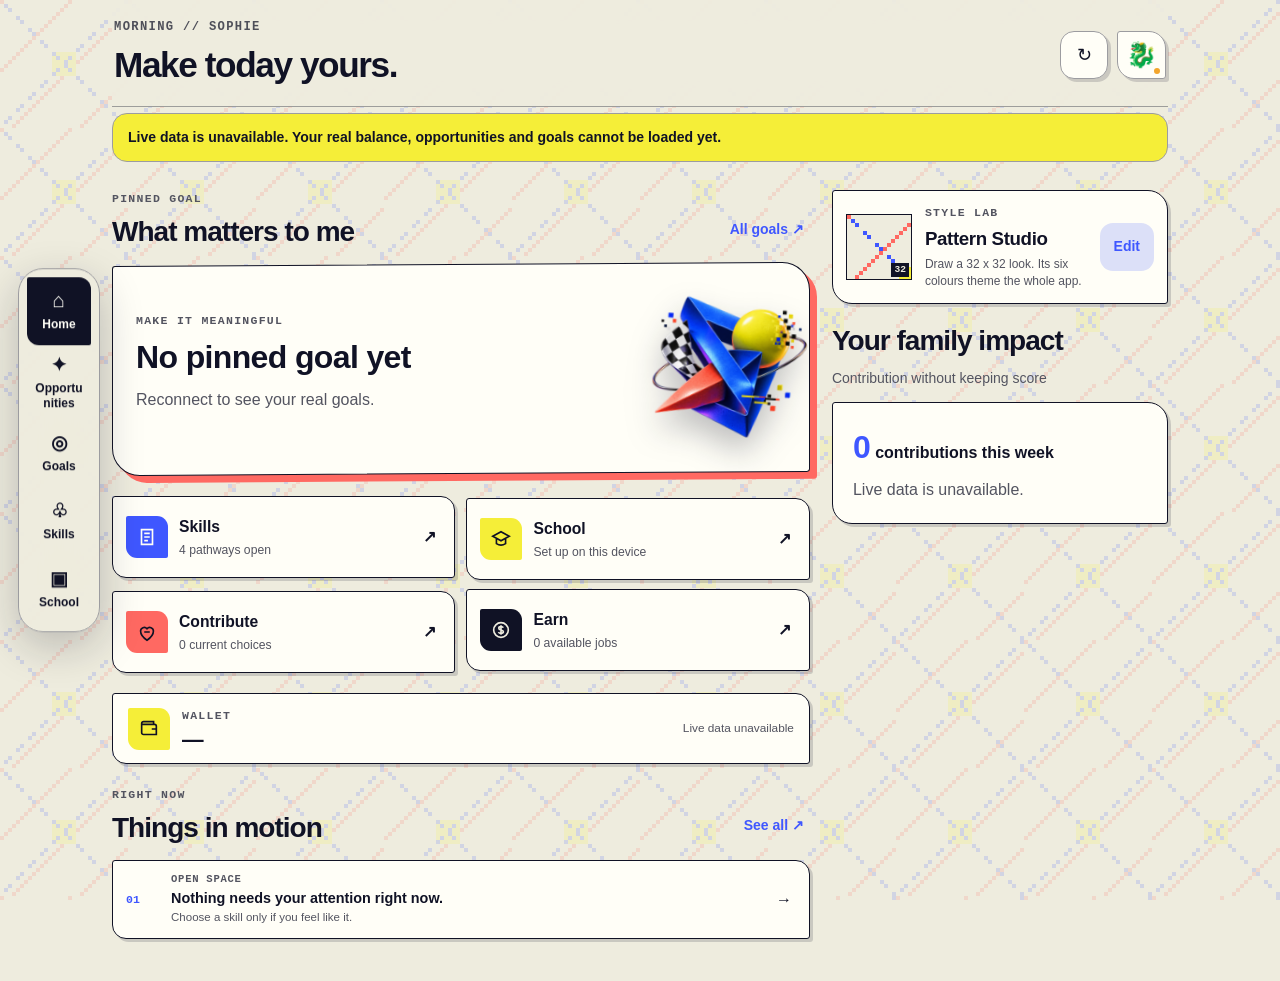
==== commit 0ebd5dc6: "Expose v2.9.2 candidate asset versions" ====
--- a/index.html
+++ b/index.html
@@ -867,7 +867,7 @@
     }
   </style>
   <link rel="stylesheet" href="./assets/android-first.css">
-  <link rel="stylesheet" href="./assets/concept-a.css">
+  <link rel="stylesheet" href="./assets/concept-a.css?v=2.9.2-candidate-2">
 </head>
 <body>
   <main class="app-shell">
@@ -1291,7 +1291,7 @@
 
   <div class="toast" id="toast" role="status" aria-live="polite"></div>
 
-  <script src="./assets/style-lab.js"></script>
+  <script src="./assets/style-lab.js?v=2.9.2-candidate-2"></script>
   <script>
     // Keep this URL if you update the existing Apps Script deployment. Replace it only if you create a new deployment.
     const API_URL = "https://script.google.com/macros/s/AKfycbwy6vZDmria0kTYHt_VSfU3DBbLhz73DDh16KZcjLsK6OItytCcrUpGmbAJ0HlPtmtH/exec";
@@ -4165,7 +4165,7 @@
     renderSchool();
     loadData({ quiet: true });
     if (app.schoolKey) loadSchoolWorkspace({ quiet: true });
-    if ("serviceWorker" in navigator && location.protocol.startsWith("http")) navigator.serviceWorker.register("./sw.js", { updateViaCache: "none" }).then(registration => registration.update().catch(() => {})).catch(() => {});
+    if ("serviceWorker" in navigator && location.protocol.startsWith("http")) navigator.serviceWorker.register("./sw.js?v=2.9.2-candidate-2", { updateViaCache: "none" }).then(registration => registration.update().catch(() => {})).catch(() => {});
   </script>
   <script src="./assets/skill-pathways-v28.js"></script>
   <script src="./assets/skill-pathways-v28-choice.js"></script>
--- a/assets/concept-a.css
+++ b/assets/concept-a.css
@@ -1,4 +1,4 @@
-/* Sophie App v2.9 — Concept A: Surreal Personal OS */
+/* Sophie App v2.9.2 candidate 2 — Concept A: Surreal Personal OS */
 :root {
   --bg: #eeecde;
   --surface: #fffef7;
@@ -21,6 +21,7 @@
   --radius-lg: 3px 20px 3px 20px;
   --radius-md: 3px 14px 3px 14px;
   --sophie-pattern-image: none;
+  --sophie-pattern-size: 128px;
 }
 
 [data-theme="forest"] {
@@ -73,7 +74,7 @@
   background-color: var(--bg);
   background-image: var(--sophie-pattern-image);
   background-repeat: repeat;
-  background-size: 32px 32px;
+  background-size: var(--sophie-pattern-size) var(--sophie-pattern-size);
   image-rendering: pixelated;
   opacity: .16;
   pointer-events: none;
@@ -318,7 +319,7 @@
   border: 1px solid var(--ink);
   background-color: var(--bg);
   background-image: var(--sophie-pattern-image);
-  background-size: 32px 32px;
+  background-size: var(--sophie-pattern-size) var(--sophie-pattern-size);
   image-rendering: pixelated;
 }
 .home-pattern-swatch::after { content: "32"; position: absolute; right: 2px; bottom: 2px; padding: 2px 3px; background: var(--ink); color: var(--bg); font: 800 .6rem/1 monospace; }
@@ -410,7 +411,7 @@
   background-color: var(--bg);
   background-image: var(--sophie-pattern-image);
   background-repeat: repeat;
-  background-size: 32px 32px;
+  background-size: var(--sophie-pattern-size) var(--sophie-pattern-size);
   image-rendering: pixelated;
 }
 .pattern-readability-card { padding: 14px; border: 1px solid var(--ink); background: var(--surface); box-shadow: 4px 4px 0 #ff6962; }
@@ -429,9 +430,12 @@
 .pattern-studio-note { margin: 12px 0 0; color: var(--muted); font-size: .74rem; line-height: 1.45; }
 
 @media (min-width: 800px) {
-  .home-os-grid { grid-template-columns: minmax(0, 1.35fr) minmax(280px, .65fr); align-items: start; }
-  .home-side-stack { position: sticky; top: 104px; }
-}
+  html:not(.compact-device) .home-os-grid { grid-template-columns: minmax(0, 1.35fr) minmax(280px, .65fr); align-items: start; }
+  html:not(.compact-device) .home-side-stack { position: sticky; top: 104px; }
+}
+
+html.compact-device .home-os-grid { grid-template-columns: minmax(0, 1fr); }
+html.compact-device .home-side-stack { position: static; }
 
 @media (max-width: 600px) {
   #active-goal .home-goal-card { min-height: 194px; grid-template-columns: minmax(0, 1fr) 118px; padding: 19px; }
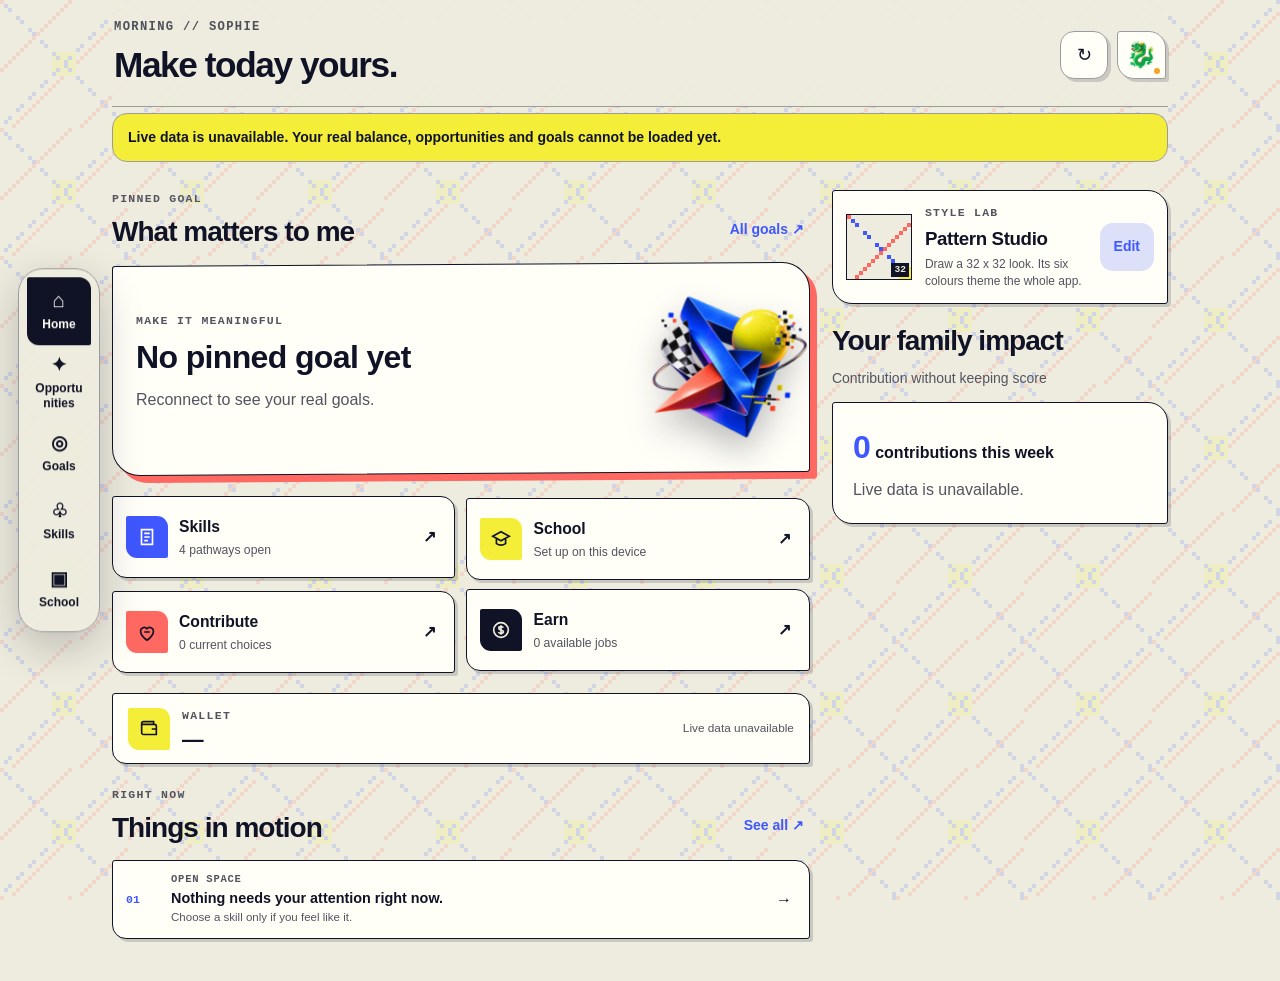
==== commit d3713a4e: "Cap Android fallback scale and version hotfix assets" ====
--- a/index.html
+++ b/index.html
@@ -25,7 +25,10 @@
         const needsScaleFallback = layoutRatio > 1.25;
         root.classList.toggle("effective-mobile-scale", needsScaleFallback);
         if (needsScaleFallback) {
-          const effectiveScale = Math.min(layoutRatio, 3.25);
+          // Some Android WebViews expose a desktop-like layout viewport. Scale
+          // compact UI up enough to remain readable without producing the
+          // 30-40px root text caused by multiplying by the full viewport ratio.
+          const effectiveScale = Math.min(1.25, 1 + ((layoutRatio - 1) * 0.35));
           root.style.fontSize = `${initialRootFontPx * effectiveScale}px`;
           root.dataset.effectiveMobileScale = effectiveScale.toFixed(3);
         } else if (root.dataset.effectiveMobileScale) {
@@ -866,7 +869,7 @@
       .rec-controls .primary-button, .rec-controls .secondary-button { flex: 1 1 100%; min-height: 46px; }
     }
   </style>
-  <link rel="stylesheet" href="./assets/android-first.css">
+  <link rel="stylesheet" href="./assets/android-first.css?v=2.9.2.1">
   <link rel="stylesheet" href="./assets/concept-a.css?v=2.9.2-candidate-2">
 </head>
 <body>
@@ -1291,7 +1294,7 @@
 
   <div class="toast" id="toast" role="status" aria-live="polite"></div>
 
-  <script src="./assets/style-lab.js?v=2.9.2-candidate-2"></script>
+  <script src="./assets/style-lab.js?v=2.9.2.1"></script>
   <script>
     // Keep this URL if you update the existing Apps Script deployment. Replace it only if you create a new deployment.
     const API_URL = "https://script.google.com/macros/s/AKfycbwy6vZDmria0kTYHt_VSfU3DBbLhz73DDh16KZcjLsK6OItytCcrUpGmbAJ0HlPtmtH/exec";
@@ -4165,7 +4168,7 @@
     renderSchool();
     loadData({ quiet: true });
     if (app.schoolKey) loadSchoolWorkspace({ quiet: true });
-    if ("serviceWorker" in navigator && location.protocol.startsWith("http")) navigator.serviceWorker.register("./sw.js?v=2.9.2-candidate-2", { updateViaCache: "none" }).then(registration => registration.update().catch(() => {})).catch(() => {});
+    if ("serviceWorker" in navigator && location.protocol.startsWith("http")) navigator.serviceWorker.register("./sw.js?v=2.9.2.1", { updateViaCache: "none" }).then(registration => registration.update().catch(() => {})).catch(() => {});
   </script>
   <script src="./assets/skill-pathways-v28.js"></script>
   <script src="./assets/skill-pathways-v28-choice.js"></script>
--- a/assets/android-first.css
+++ b/assets/android-first.css
@@ -727,10 +727,26 @@
 
 html.compact-device .topbar {
   gap: 0.625rem;
+  padding-right: max(1rem, env(safe-area-inset-right));
 }
 
 html.compact-device .top-actions {
   flex: 0 0 auto;
+  margin-right: 0.5rem;
+}
+
+/*
+ * Readable fallback for Android WebViews that retain a wide virtual viewport.
+ * The early head script caps the root scale at 1.25; these layout rules make
+ * the resulting controls use the phone as a phone rather than a tiny desktop.
+ */
+html.compact-device.effective-mobile-scale .home-destinations {
+  grid-template-columns: minmax(0, 1fr);
+}
+
+html.compact-device.effective-mobile-scale .home-destination:nth-child(2),
+html.compact-device.effective-mobile-scale .home-destination:nth-child(3) {
+  transform: none;
 }
 
 html.compact-device .quick-grid,
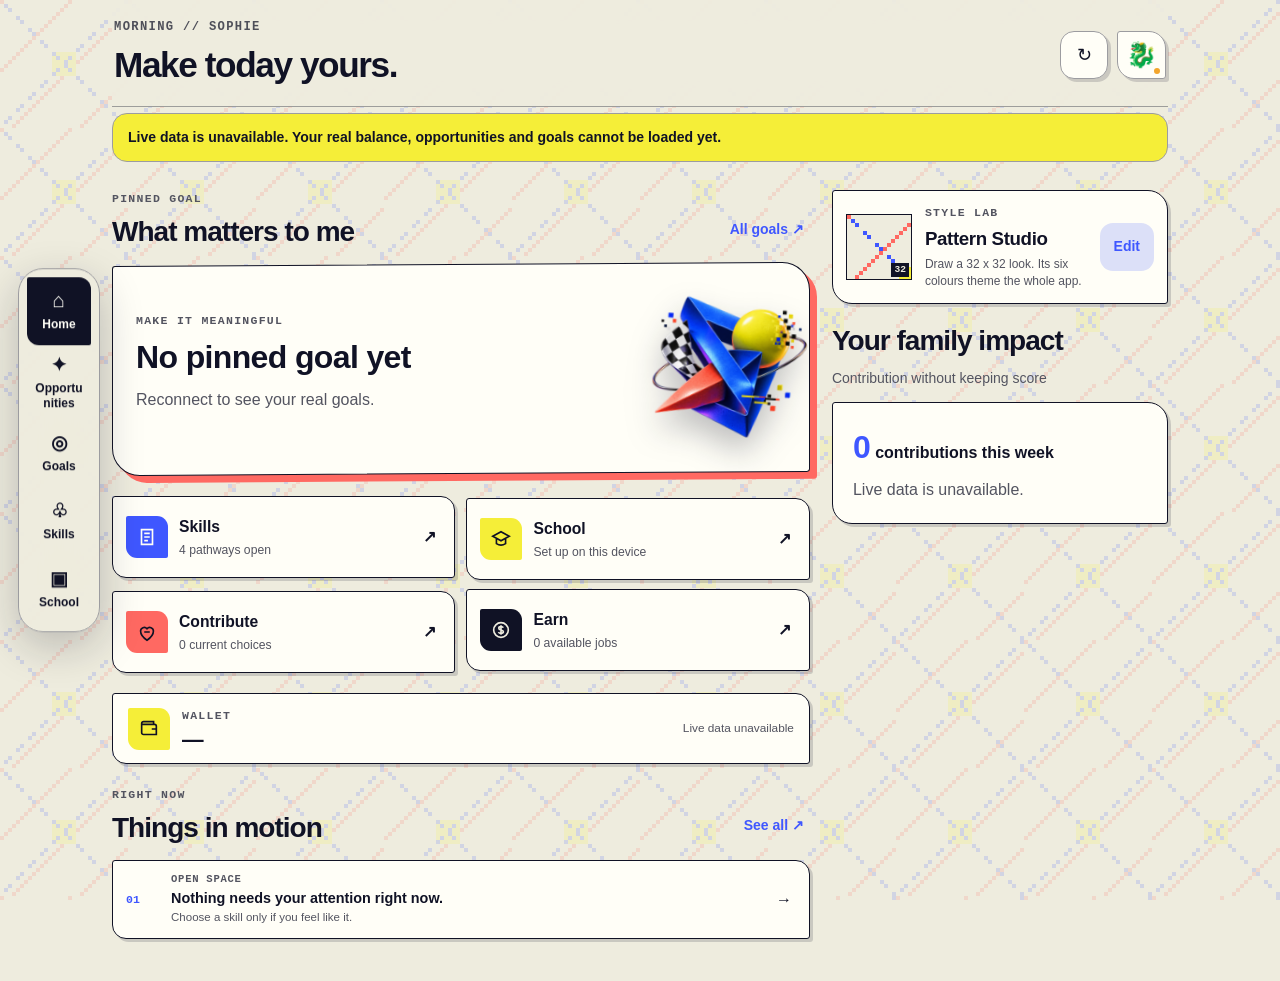
==== commit 1a3b4186: "Classify wide-reporting Android phones as compact" ====
--- a/index.html
+++ b/index.html
@@ -41,7 +41,10 @@
         const screenHeight = Number(window.screen?.height) || Infinity;
         const shortScreenSide = Math.min(screenWidth, screenHeight);
         const isTouchDevice = coarsePointer.matches || navigator.maxTouchPoints > 0;
-        const isPhoneScreen = isTouchDevice && shortScreenSide < 600;
+        // Android devices can report their physical/CSS short side well above
+        // 600px. A coarse pointer plus a sub-900px short side is still a phone
+        // class experience and must receive the readable compact layout.
+        const isPhoneScreen = isTouchDevice && shortScreenSide < 900;
         root.classList.toggle("compact-device", isPhoneScreen);
         if (isPhoneScreen && (viewportRepairActive || window.innerWidth > screenWidth * 1.25)) {
           viewportRepairActive = true;
@@ -869,7 +872,7 @@
       .rec-controls .primary-button, .rec-controls .secondary-button { flex: 1 1 100%; min-height: 46px; }
     }
   </style>
-  <link rel="stylesheet" href="./assets/android-first.css?v=2.9.2.1">
+  <link rel="stylesheet" href="./assets/android-first.css?v=2.9.2.2">
   <link rel="stylesheet" href="./assets/concept-a.css?v=2.9.2-candidate-2">
 </head>
 <body>
@@ -1294,7 +1297,7 @@
 
   <div class="toast" id="toast" role="status" aria-live="polite"></div>
 
-  <script src="./assets/style-lab.js?v=2.9.2.1"></script>
+  <script src="./assets/style-lab.js?v=2.9.2.2"></script>
   <script>
     // Keep this URL if you update the existing Apps Script deployment. Replace it only if you create a new deployment.
     const API_URL = "https://script.google.com/macros/s/AKfycbwy6vZDmria0kTYHt_VSfU3DBbLhz73DDh16KZcjLsK6OItytCcrUpGmbAJ0HlPtmtH/exec";
@@ -4168,7 +4171,7 @@
     renderSchool();
     loadData({ quiet: true });
     if (app.schoolKey) loadSchoolWorkspace({ quiet: true });
-    if ("serviceWorker" in navigator && location.protocol.startsWith("http")) navigator.serviceWorker.register("./sw.js?v=2.9.2.1", { updateViaCache: "none" }).then(registration => registration.update().catch(() => {})).catch(() => {});
+    if ("serviceWorker" in navigator && location.protocol.startsWith("http")) navigator.serviceWorker.register("./sw.js?v=2.9.2.2", { updateViaCache: "none" }).then(registration => registration.update().catch(() => {})).catch(() => {});
   </script>
   <script src="./assets/skill-pathways-v28.js"></script>
   <script src="./assets/skill-pathways-v28-choice.js"></script>
--- a/assets/android-first.css
+++ b/assets/android-first.css
@@ -715,7 +715,8 @@
  * rail from winning on an actual phone.
  */
 html.compact-device {
-  --nav-height: 5.25rem;
+  --nav-height: 6rem;
+  font-size: 125% !important;
 }
 
 html.compact-device .app-shell {
@@ -735,17 +736,36 @@
   margin-right: 0.5rem;
 }
 
+html.compact-device .icon-button,
+html.compact-device .avatar-button {
+  width: 3rem;
+  min-width: 3rem;
+  height: 3rem;
+}
+
 /*
  * Readable fallback for Android WebViews that retain a wide virtual viewport.
  * The early head script caps the root scale at 1.25; these layout rules make
  * the resulting controls use the phone as a phone rather than a tiny desktop.
  */
-html.compact-device.effective-mobile-scale .home-destinations {
+html.compact-device .home-destinations {
   grid-template-columns: minmax(0, 1fr);
 }
 
-html.compact-device.effective-mobile-scale .home-destination:nth-child(2),
-html.compact-device.effective-mobile-scale .home-destination:nth-child(3) {
+html.compact-device .home-destination {
+  min-height: 5.5rem;
+  grid-template-columns: 3rem minmax(0, 1fr) 1.125rem;
+  gap: 0.75rem;
+  padding: 0.875rem;
+}
+
+html.compact-device .home-destination-icon {
+  width: 3rem;
+  height: 3rem;
+}
+
+html.compact-device .home-destination:nth-child(2),
+html.compact-device .home-destination:nth-child(3) {
   transform: none;
 }
 
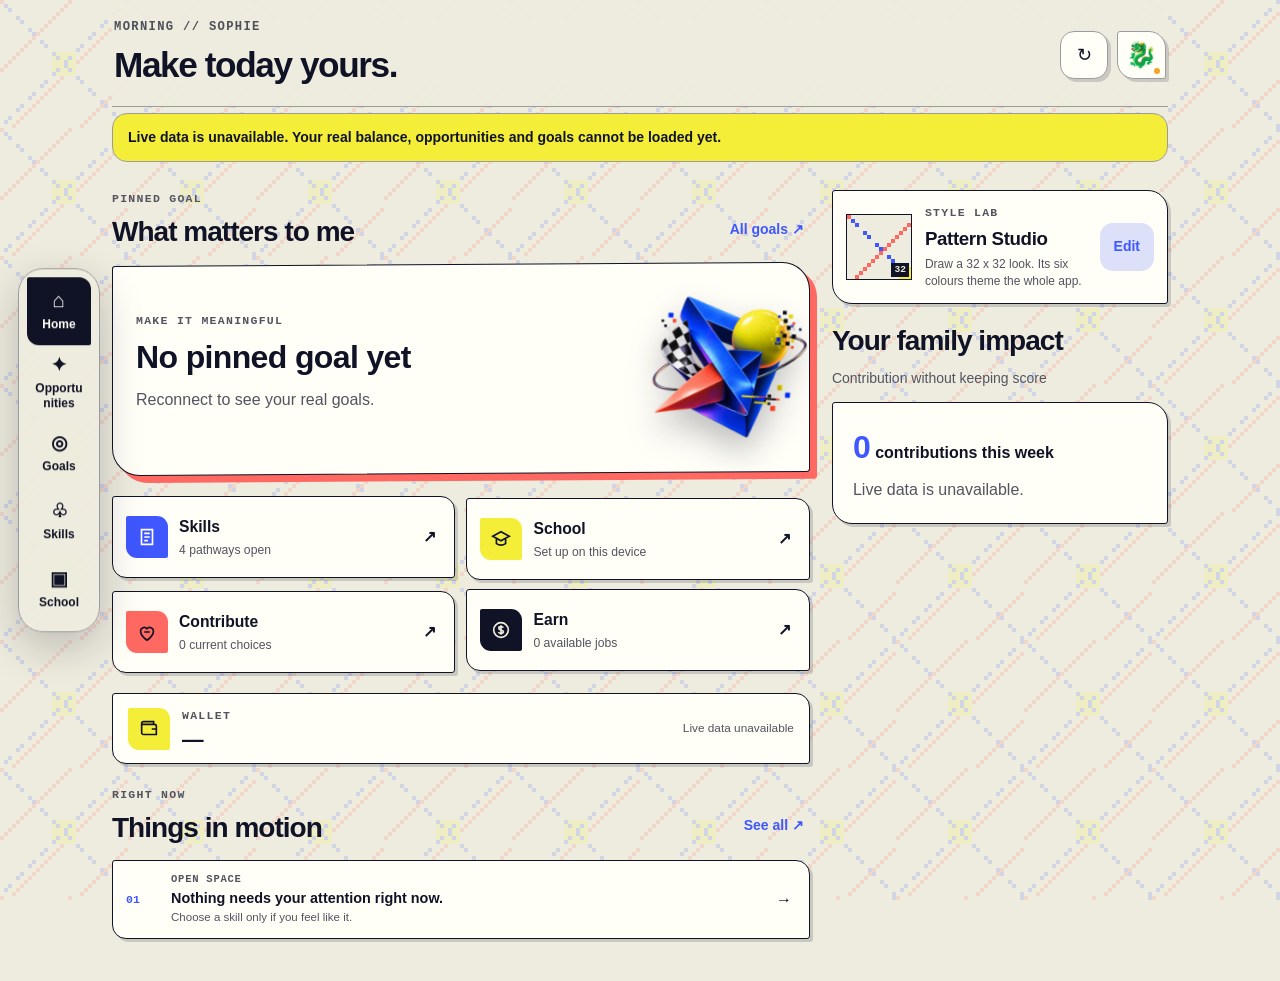
==== commit 959e21ce: "Stage v2.9.2.4 DPR Android viewport and Current Goal fix" ====
--- a/index.html
+++ b/index.html
@@ -8,53 +8,55 @@
       const root = document.documentElement;
       const coarsePointer = window.matchMedia("(pointer: coarse)");
       const approvedViewport = "width=device-width, initial-scale=1, viewport-fit=cover";
-      const initialRootFontPx = Number.parseFloat(getComputedStyle(root).fontSize) || 16;
       let viewport = document.querySelector('meta[name="viewport"]');
-      let viewportRepairActive = false;
-      let scaleCheckFrame = 0;
       if (!viewport) {
         viewport = document.createElement("meta");
         viewport.name = "viewport";
         viewport.content = approvedViewport;
         document.head.insertBefore(viewport, document.currentScript);
       }
-      const applyEffectivePhoneScale = (isPhoneScreen, screenWidth) => {
-        const layoutRatio = isPhoneScreen && Number.isFinite(screenWidth) && screenWidth > 0
-          ? window.innerWidth / screenWidth
-          : 1;
-        const needsScaleFallback = layoutRatio > 1.25;
-        root.classList.toggle("effective-mobile-scale", needsScaleFallback);
-        if (needsScaleFallback) {
-          // Some Android WebViews expose a desktop-like layout viewport. Scale
-          // compact UI up enough to remain readable without producing the
-          // 30-40px root text caused by multiplying by the full viewport ratio.
-          const effectiveScale = Math.min(1.25, 1 + ((layoutRatio - 1) * 0.35));
-          root.style.fontSize = `${initialRootFontPx * effectiveScale}px`;
-          root.dataset.effectiveMobileScale = effectiveScale.toFixed(3);
-        } else if (root.dataset.effectiveMobileScale) {
-          root.style.removeProperty("font-size");
-          delete root.dataset.effectiveMobileScale;
-        }
-      };
-      const applyDeviceLayout = () => {
+
+      const resolvePhoneViewport = () => {
         const screenWidth = Number(window.screen?.width) || Infinity;
         const screenHeight = Number(window.screen?.height) || Infinity;
         const shortScreenSide = Math.min(screenWidth, screenHeight);
+        const longScreenSide = Math.max(screenWidth, screenHeight);
+        const screenAspect = longScreenSide / Math.max(1, shortScreenSide);
+        const dpr = Math.max(1, Number(window.devicePixelRatio) || 1);
+        const dprShortSide = shortScreenSide / dpr;
         const isTouchDevice = coarsePointer.matches || navigator.maxTouchPoints > 0;
-        // Android devices can report their physical/CSS short side well above
-        // 600px. A coarse pointer plus a sub-900px short side is still a phone
-        // class experience and must receive the readable compact layout.
-        const isPhoneScreen = isTouchDevice && shortScreenSide < 900;
+        const screenLooksPhysical = dpr > 1.25 && shortScreenSide > 600 && dprShortSide >= 320 && dprShortSide <= 520;
+        const reportedCssShortSide = screenLooksPhysical ? dprShortSide : shortScreenSide;
+        const isPhoneScreen = isTouchDevice && (
+          (reportedCssShortSide >= 320 && reportedCssShortSide <= 600) ||
+          (shortScreenSide <= 1200 && screenAspect >= 1.75 && screenLooksPhysical)
+        );
+        const targetCssWidth = isPhoneScreen
+          ? Math.round(Math.min(520, Math.max(320, reportedCssShortSide)))
+          : 0;
+        return { isPhoneScreen, targetCssWidth, screenLooksPhysical, dpr };
+      };
+
+      const applyDeviceLayout = () => {
+        const { isPhoneScreen, targetCssWidth, screenLooksPhysical, dpr } = resolvePhoneViewport();
         root.classList.toggle("compact-device", isPhoneScreen);
-        if (isPhoneScreen && (viewportRepairActive || window.innerWidth > screenWidth * 1.25)) {
-          viewportRepairActive = true;
-          viewport.content = `width=${Math.round(screenWidth)}, initial-scale=1, viewport-fit=cover`;
-          root.dataset.viewportRepair = "active";
+        const desktopLikeLayout = isPhoneScreen && targetCssWidth > 0 && window.innerWidth > targetCssWidth * 1.25;
+        if (desktopLikeLayout || (isPhoneScreen && root.dataset.viewportRepair === "dpr")) {
+          viewport.content = `width=${targetCssWidth}, initial-scale=1, viewport-fit=cover`;
+          root.dataset.viewportRepair = "dpr";
+          root.dataset.phoneCssWidth = String(targetCssWidth);
+          root.dataset.phoneDpr = dpr.toFixed(3);
+          if (screenLooksPhysical) root.dataset.physicalPixelScreen = "true";
+          else delete root.dataset.physicalPixelScreen;
+        } else if (!isPhoneScreen) {
+          viewport.content = approvedViewport;
+          delete root.dataset.viewportRepair;
+          delete root.dataset.phoneCssWidth;
+          delete root.dataset.phoneDpr;
+          delete root.dataset.physicalPixelScreen;
         }
-        applyEffectivePhoneScale(isPhoneScreen, screenWidth);
-        cancelAnimationFrame(scaleCheckFrame);
-        scaleCheckFrame = requestAnimationFrame(() => applyEffectivePhoneScale(isPhoneScreen, screenWidth));
       };
+
       applyDeviceLayout();
       window.addEventListener("resize", applyDeviceLayout, { passive: true });
       window.addEventListener("orientationchange", applyDeviceLayout, { passive: true });
@@ -872,8 +874,8 @@
       .rec-controls .primary-button, .rec-controls .secondary-button { flex: 1 1 100%; min-height: 46px; }
     }
   </style>
-  <link rel="stylesheet" href="./assets/android-first.css?v=2.9.2.2">
-  <link rel="stylesheet" href="./assets/concept-a.css?v=2.9.2-candidate-2">
+  <link rel="stylesheet" href="./assets/android-first.css?v=2.9.2.4-dpr-draft">
+  <link rel="stylesheet" href="./assets/concept-a.css?v=2.9.2.4-goal-draft">
 </head>
 <body>
   <main class="app-shell">
@@ -1297,7 +1299,7 @@
 
   <div class="toast" id="toast" role="status" aria-live="polite"></div>
 
-  <script src="./assets/style-lab.js?v=2.9.2.2"></script>
+  <script src="./assets/style-lab.js?v=2.9.2.3"></script>
   <script>
     // Keep this URL if you update the existing Apps Script deployment. Replace it only if you create a new deployment.
     const API_URL = "https://script.google.com/macros/s/AKfycbwy6vZDmria0kTYHt_VSfU3DBbLhz73DDh16KZcjLsK6OItytCcrUpGmbAJ0HlPtmtH/exec";
@@ -4171,7 +4173,7 @@
     renderSchool();
     loadData({ quiet: true });
     if (app.schoolKey) loadSchoolWorkspace({ quiet: true });
-    if ("serviceWorker" in navigator && location.protocol.startsWith("http")) navigator.serviceWorker.register("./sw.js?v=2.9.2.2", { updateViaCache: "none" }).then(registration => registration.update().catch(() => {})).catch(() => {});
+    if ("serviceWorker" in navigator && location.protocol.startsWith("http")) navigator.serviceWorker.register("./sw.js?v=2.9.2.4-dpr-draft", { updateViaCache: "none" }).then(registration => registration.update().catch(() => {})).catch(() => {});
   </script>
   <script src="./assets/skill-pathways-v28.js"></script>
   <script src="./assets/skill-pathways-v28-choice.js"></script>
--- a/assets/android-first.css
+++ b/assets/android-first.css
@@ -716,7 +716,7 @@
  */
 html.compact-device {
   --nav-height: 6rem;
-  font-size: 125% !important;
+  /* v2.9.2.4 draft: viewport width is corrected with DPR; do not magnify root text. */
 }
 
 html.compact-device .app-shell {
@@ -728,12 +728,26 @@
 
 html.compact-device .topbar {
   gap: 0.625rem;
-  padding-right: max(1rem, env(safe-area-inset-right));
+  padding-left: max(1rem, env(safe-area-inset-left));
+  padding-right: max(1.25rem, calc(env(safe-area-inset-right) + 0.75rem));
+}
+
+html.compact-device .topbar > :first-child {
+  min-width: 0;
 }
 
 html.compact-device .top-actions {
   flex: 0 0 auto;
-  margin-right: 0.5rem;
+  margin-right: 0.75rem;
+}
+
+html.compact-device #topbar-title {
+  overflow-wrap: anywhere;
+}
+
+html.compact-device .avatar-button {
+  position: relative;
+  z-index: 2;
 }
 
 html.compact-device .icon-button,
@@ -1169,3 +1183,7 @@
   font-size: var(--type-supporting);
   line-height: 1.45;
 }
+
+
+/* v2.9.2.4 draft: the DPR-aware viewport bootstrap makes phone CSS width authoritative;
+ * the previous coarse-pointer root-font fallback is deliberately removed. */
--- a/assets/concept-a.css
+++ b/assets/concept-a.css
@@ -468,3 +468,42 @@
   .home-goal-visual,
   .home-destination { transform: none; }
 }
+
+/* v2.9.2.4 DPR/goal draft — compact Current Goal keeps emblem and product separate. */
+@media (max-width: 599px) {
+  #active-goal .home-goal-card {
+    min-height: 0;
+    grid-template-columns: minmax(0, 1fr);
+    gap: 14px;
+    padding: 18px;
+  }
+
+  .home-goal-visual {
+    min-height: 104px;
+    display: grid;
+    grid-template-columns: minmax(0, 1fr) 88px;
+    gap: 12px;
+    align-items: center;
+  }
+
+  .home-goal-emblem {
+    position: static;
+    width: min(100%, 160px);
+    max-width: 160px;
+    right: auto;
+    top: auto;
+    justify-self: start;
+    transform: rotate(4deg);
+  }
+
+  .home-goal-product {
+    position: static;
+    width: 88px;
+    height: 88px;
+    right: auto;
+    bottom: auto;
+    justify-self: end;
+    align-self: center;
+  }
+}
+
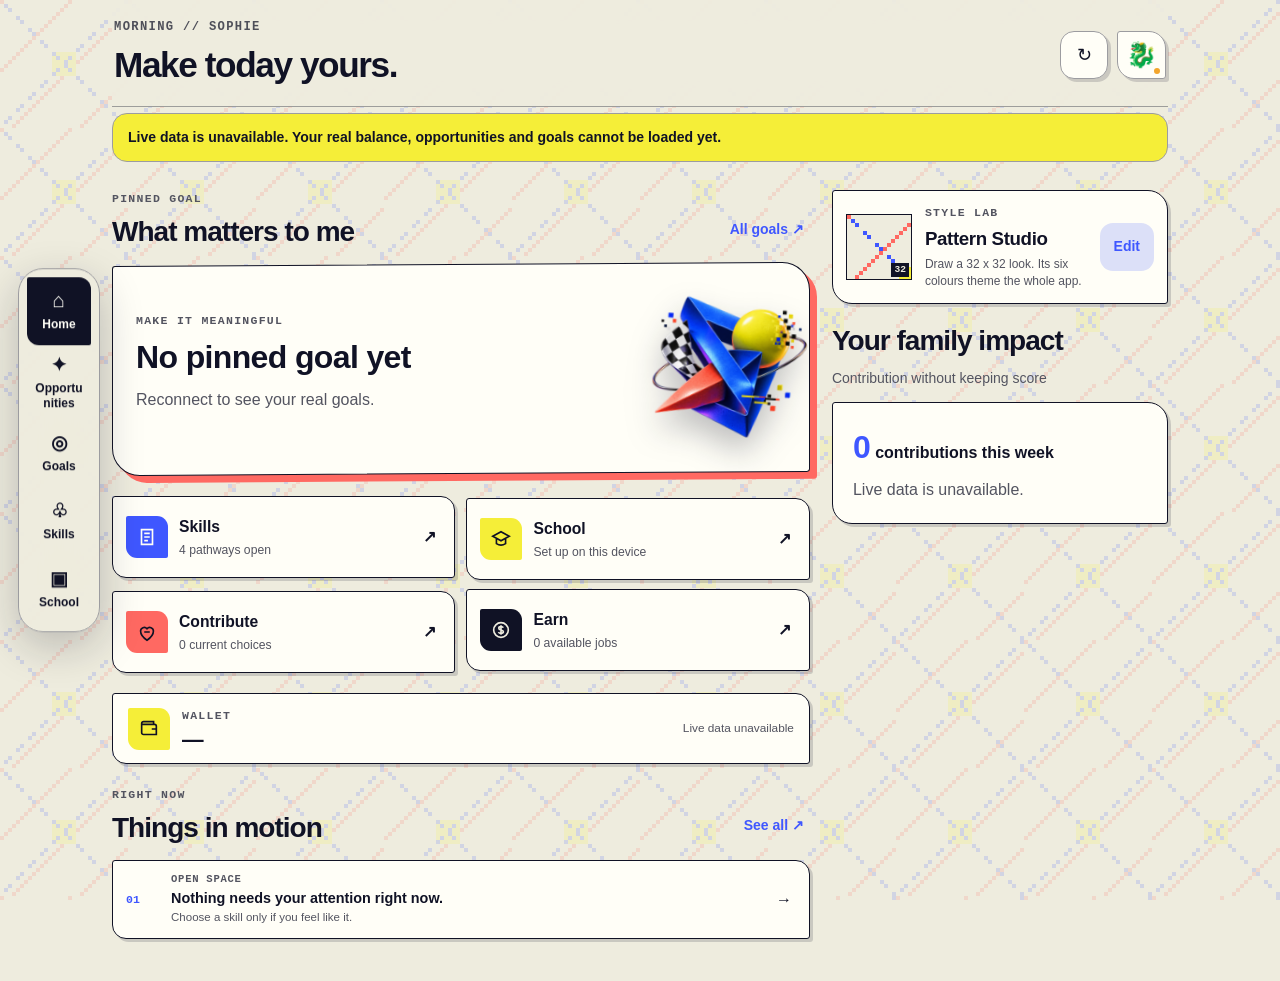
==== commit 95819d10: "Stage v2.9.2.4 DPR Android viewport and Current Goal fix" ====
--- a/index.html
+++ b/index.html
@@ -19,20 +19,29 @@
       const resolvePhoneViewport = () => {
         const screenWidth = Number(window.screen?.width) || Infinity;
         const screenHeight = Number(window.screen?.height) || Infinity;
-        const shortScreenSide = Math.min(screenWidth, screenHeight);
-        const longScreenSide = Math.max(screenWidth, screenHeight);
-        const screenAspect = longScreenSide / Math.max(1, shortScreenSide);
+        const rawShortSide = Math.min(screenWidth, screenHeight);
+        const rawLongSide = Math.max(screenWidth, screenHeight);
+        const rawAspect = rawLongSide / Math.max(1, rawShortSide);
         const dpr = Math.max(1, Number(window.devicePixelRatio) || 1);
-        const dprShortSide = shortScreenSide / dpr;
+        const dprShortSide = rawShortSide / dpr;
         const isTouchDevice = coarsePointer.matches || navigator.maxTouchPoints > 0;
-        const screenLooksPhysical = dpr > 1.25 && shortScreenSide > 600 && dprShortSide >= 320 && dprShortSide <= 520;
-        const reportedCssShortSide = screenLooksPhysical ? dprShortSide : shortScreenSide;
-        const isPhoneScreen = isTouchDevice && (
-          (reportedCssShortSide >= 320 && reportedCssShortSide <= 600) ||
-          (shortScreenSide <= 1200 && screenAspect >= 1.75 && screenLooksPhysical)
-        );
-        const targetCssWidth = isPhoneScreen
-          ? Math.round(Math.min(520, Math.max(320, reportedCssShortSide)))
+        const screenLooksPhysical = isTouchDevice
+          && dpr > 1.25
+          && rawShortSide > 600
+          && dprShortSide >= 320
+          && dprShortSide <= 520
+          && rawAspect >= 1.4;
+        const cssScreenWidth = screenLooksPhysical ? screenWidth / dpr : screenWidth;
+        const cssScreenHeight = screenLooksPhysical ? screenHeight / dpr : screenHeight;
+        const cssShortSide = Math.min(cssScreenWidth, cssScreenHeight);
+        const cssLongSide = Math.max(cssScreenWidth, cssScreenHeight);
+        const cssAspect = cssLongSide / Math.max(1, cssShortSide);
+        const isPhoneScreen = isTouchDevice
+          && cssShortSide >= 320
+          && cssShortSide <= 600
+          && cssAspect >= 1.4;
+        const targetCssWidth = isPhoneScreen && Number.isFinite(cssScreenWidth)
+          ? Math.round(Math.min(900, Math.max(320, cssScreenWidth)))
           : 0;
         return { isPhoneScreen, targetCssWidth, screenLooksPhysical, dpr };
       };
@@ -40,7 +49,8 @@
       const applyDeviceLayout = () => {
         const { isPhoneScreen, targetCssWidth, screenLooksPhysical, dpr } = resolvePhoneViewport();
         root.classList.toggle("compact-device", isPhoneScreen);
-        const desktopLikeLayout = isPhoneScreen && targetCssWidth > 0 && window.innerWidth > targetCssWidth * 1.25;
+        const desktopLikeLayout = isPhoneScreen && targetCssWidth > 0
+          && Math.abs(window.innerWidth - targetCssWidth) > Math.max(80, targetCssWidth * 0.2);
         if (desktopLikeLayout || (isPhoneScreen && root.dataset.viewportRepair === "dpr")) {
           viewport.content = `width=${targetCssWidth}, initial-scale=1, viewport-fit=cover`;
           root.dataset.viewportRepair = "dpr";
--- a/assets/concept-a.css
+++ b/assets/concept-a.css
@@ -470,40 +470,38 @@
 }
 
 /* v2.9.2.4 DPR/goal draft — compact Current Goal keeps emblem and product separate. */
-@media (max-width: 599px) {
-  #active-goal .home-goal-card {
-    min-height: 0;
-    grid-template-columns: minmax(0, 1fr);
-    gap: 14px;
-    padding: 18px;
-  }
-
-  .home-goal-visual {
-    min-height: 104px;
-    display: grid;
-    grid-template-columns: minmax(0, 1fr) 88px;
-    gap: 12px;
-    align-items: center;
-  }
-
-  .home-goal-emblem {
-    position: static;
-    width: min(100%, 160px);
-    max-width: 160px;
-    right: auto;
-    top: auto;
-    justify-self: start;
-    transform: rotate(4deg);
-  }
-
-  .home-goal-product {
-    position: static;
-    width: 88px;
-    height: 88px;
-    right: auto;
-    bottom: auto;
-    justify-self: end;
-    align-self: center;
-  }
-}
-
+html.compact-device #active-goal .home-goal-card {
+  min-height: 0;
+  grid-template-columns: minmax(0, 1fr);
+  gap: 14px;
+  padding: 18px;
+}
+
+html.compact-device .home-goal-visual {
+  min-height: 104px;
+  display: grid;
+  grid-template-columns: minmax(0, 1fr) 88px;
+  gap: 12px;
+  align-items: center;
+}
+
+html.compact-device .home-goal-emblem {
+  position: static;
+  width: min(100%, 160px);
+  max-width: 160px;
+  right: auto;
+  top: auto;
+  justify-self: start;
+  transform: rotate(4deg);
+}
+
+html.compact-device .home-goal-product {
+  position: static;
+  width: 88px;
+  height: 88px;
+  right: auto;
+  bottom: auto;
+  justify-self: end;
+  align-self: center;
+}
+
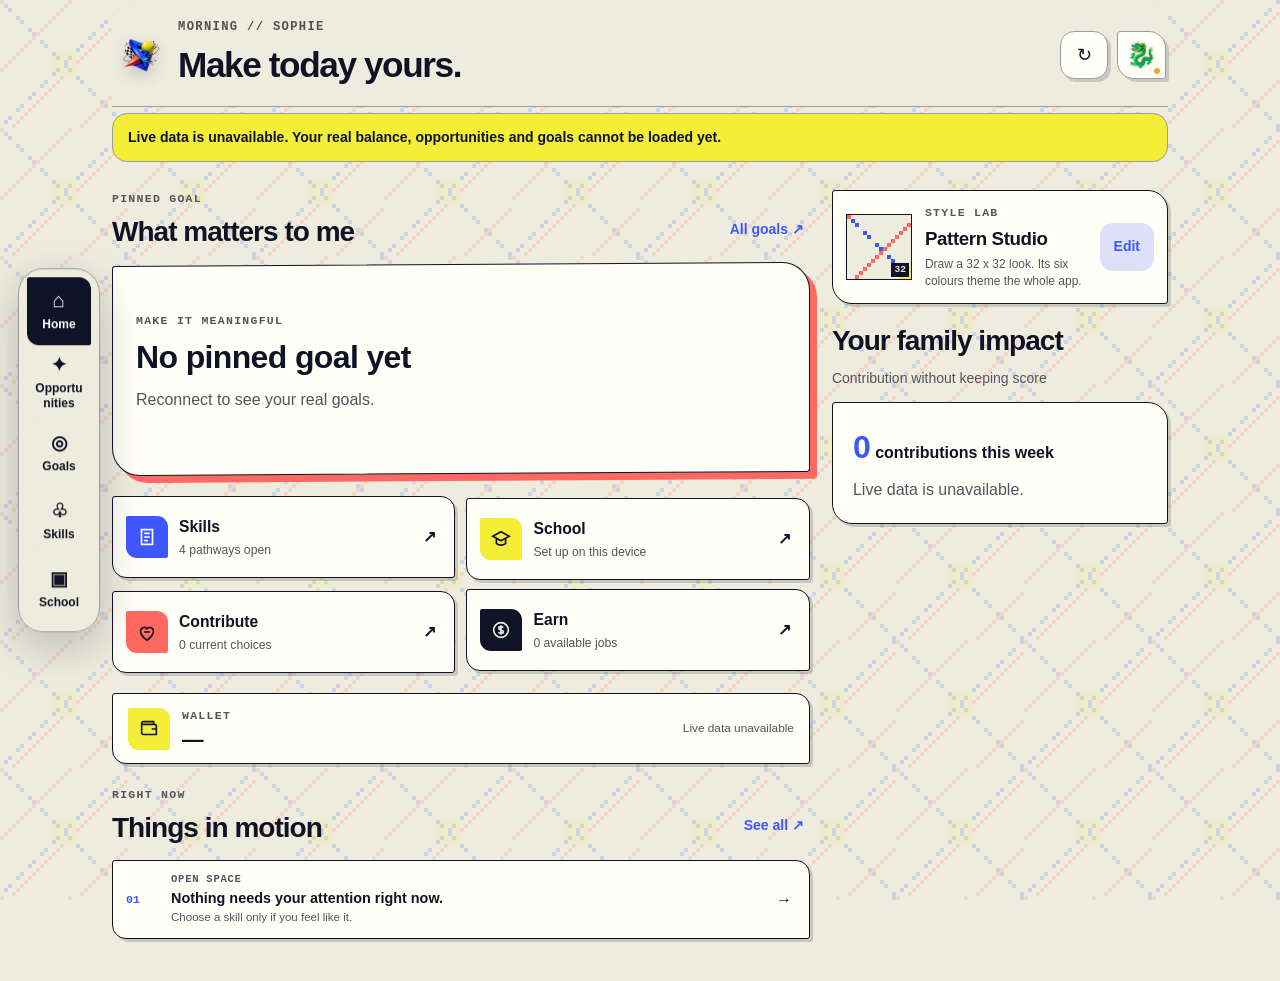
==== commit 617a7cb2: "Stage clean v2.9.2.6 Android visual correction" ====
--- a/index.html
+++ b/index.html
@@ -884,15 +884,18 @@
       .rec-controls .primary-button, .rec-controls .secondary-button { flex: 1 1 100%; min-height: 46px; }
     }
   </style>
-  <link rel="stylesheet" href="./assets/android-first.css?v=2.9.2.4-dpr-draft">
-  <link rel="stylesheet" href="./assets/concept-a.css?v=2.9.2.4-goal-draft">
+  <link rel="stylesheet" href="./assets/android-first.css?v=2.9.2.6-android-visual">
+  <link rel="stylesheet" href="./assets/concept-a.css?v=2.9.2.6-android-visual">
 </head>
 <body>
   <main class="app-shell">
     <header class="topbar">
-      <div>
-        <p class="eyebrow" id="day-greeting">SOPHIE // HOME</p>
-        <h1 id="topbar-title">Make today yours.</h1>
+      <div class="topbar-title-block">
+        <img class="topbar-emblem" src="./assets/surreal-os-emblem.png?v=2.9.2.6-android-visual" alt="" aria-hidden="true">
+        <div class="topbar-title-copy">
+          <p class="eyebrow" id="day-greeting">SOPHIE // HOME</p>
+          <h1 id="topbar-title">Make today yours.</h1>
+        </div>
       </div>
       <div class="top-actions">
         <button class="icon-button" id="refresh-button" aria-label="Refresh app" title="Refresh">↻</button>
@@ -1660,7 +1663,7 @@
           <p>${app.dataUnavailable ? "Reconnect to see your real goals." : "Choose something that matters to you when you are ready."}</p>
           ${app.dataUnavailable ? "" : `<button class="primary-button" type="button" data-go-view="goals">Explore goals ↗</button>`}
         </div>
-        <div class="home-goal-visual" aria-hidden="true"><img class="home-goal-emblem" src="./assets/surreal-os-emblem.png" alt=""></div>
+        
       </article>`;
     return;
   }
@@ -1684,10 +1687,7 @@
           <span>${money(Math.max(0, target - saved))} to go</span>
         </div>
       </div>
-      <div class="home-goal-visual" aria-hidden="true">
-        <img class="home-goal-emblem" src="./assets/surreal-os-emblem.png" alt="">
-        ${imageUrl ? `<img class="home-goal-product" src="${safe(imageUrl)}" alt="">` : ""}
-      </div>
+      ${imageUrl ? `<div class="home-goal-visual" aria-hidden="true"><img class="home-goal-product" src="${safe(imageUrl)}" alt=""></div>` : ""}
     </article>`;
 }
 
--- a/assets/android-first.css
+++ b/assets/android-first.css
@@ -1187,3 +1187,172 @@
 
 /* v2.9.2.4 draft: the DPR-aware viewport bootstrap makes phone CSS width authoritative;
  * the previous coarse-pointer root-font fallback is deliberately removed. */
+
+
+/* v2.9.2.6 clean compact Android physical-size typography.
+ * Explicit px values are intentional: the DPR-corrected viewport is already authoritative. */
+html.compact-device {
+  --nav-height: 102px;
+  --type-page-title: 28px;
+  --type-section-title: 24px;
+  --type-row-title: 20px;
+  --type-body: 18px;
+  --type-supporting: 17px;
+  --type-label: 16px;
+  --type-meta: 16px;
+}
+
+html.compact-device body,
+html.compact-device button,
+html.compact-device input,
+html.compact-device select,
+html.compact-device textarea {
+  font-size: 17px;
+}
+
+/* Ordinary prose is never rendered below the physical-size target on compact Android. */
+html.compact-device p {
+  font-size: 17px !important;
+  line-height: 1.5;
+}
+
+html.compact-device small {
+  font-size: 16px !important;
+  line-height: 1.4;
+}
+
+html.compact-device h1 { font-size: 28px; }
+html.compact-device h2 { font-size: 24px; }
+html.compact-device h3 { font-size: 20px; }
+html.compact-device h4 { font-size: 18px; }
+
+html.compact-device #topbar-title {
+  font-size: 28px;
+  line-height: 1.08;
+}
+
+html.compact-device .page-intro h2,
+html.compact-device .home-goal-head h2,
+html.compact-device .home-now-head h2,
+html.compact-device .section-heading h2,
+html.compact-device #pattern-studio-title {
+  font-size: 24px;
+  line-height: 1.2;
+}
+
+html.compact-device .home-goal-copy h3,
+html.compact-device .home-style-card h3,
+html.compact-device .home-now-card strong,
+html.compact-device .home-destination strong {
+  font-size: 20px;
+  line-height: 1.3;
+}
+
+html.compact-device .home-os-label,
+html.compact-device .home-now-kicker,
+html.compact-device .style-lab-kicker,
+html.compact-device .eyebrow,
+html.compact-device .hero-label,
+html.compact-device .job-domain,
+html.compact-device .opportunity-detail-domain,
+html.compact-device .learning-resource-kicker,
+html.compact-device .learning-resource-status,
+html.compact-device .learning-resource-provenance,
+html.compact-device .home-goal-card .goal-meta,
+html.compact-device .home-wallet-pending,
+html.compact-device .home-now-index,
+html.compact-device .pattern-readability-card small,
+html.compact-device .home-pattern-swatch::after,
+html.compact-device .pill,
+html.compact-device .status,
+html.compact-device .job-requiredness {
+  font-size: 16px !important;
+  line-height: 1.35;
+}
+
+html.compact-device .home-destination small,
+html.compact-device .home-now-card small,
+html.compact-device .home-now-card .home-now-note,
+html.compact-device .home-style-card p,
+html.compact-device .home-impact-card p,
+html.compact-device .home-goal-amount,
+html.compact-device .home-goal-empty p,
+html.compact-device .pattern-studio-intro,
+html.compact-device .pattern-readability-card p,
+html.compact-device .pattern-studio-note,
+html.compact-device .saved-pattern strong,
+html.compact-device .section-heading p,
+html.compact-device .learn-workspace-section > p,
+html.compact-device .rec-entry p,
+html.compact-device .rec-helper,
+html.compact-device .rec-card p,
+html.compact-device .rec-consequence,
+html.compact-device .data-alert,
+html.compact-device .goal-amount,
+html.compact-device .job-purpose,
+html.compact-device .job-status-label,
+html.compact-device .school-meta,
+html.compact-device .school-next-label,
+html.compact-device .school-next-note,
+html.compact-device .school-support-explainer,
+html.compact-device .school-scaffold p,
+html.compact-device .school-help-zone p,
+html.compact-device .school-feedback-peek p,
+html.compact-device .school-history-item p,
+html.compact-device .activity-row p,
+html.compact-device .setting-row p,
+html.compact-device label,
+html.compact-device .parent-review p,
+html.compact-device .parent-stat span,
+html.compact-device .learning-resource-body > p,
+html.compact-device .learning-resource-admin-head p,
+html.compact-device .learning-resource-admin-copy {
+  font-size: 17px !important;
+  line-height: 1.5;
+}
+
+html.compact-device .text-button,
+html.compact-device .primary-button,
+html.compact-device .secondary-button,
+html.compact-device .danger-button,
+html.compact-device .filter-chip,
+html.compact-device .school-view-toggle button,
+html.compact-device .support-choice,
+html.compact-device .journey-step,
+html.compact-device .pattern-tool,
+html.compact-device .saved-pattern-actions button,
+html.compact-device .nav-button {
+  font-size: 16px !important;
+  line-height: 1.3;
+}
+
+html.compact-device .bottom-nav {
+  height: var(--nav-height);
+  min-height: var(--nav-height);
+}
+
+html.compact-device .nav-button {
+  min-height: 86px;
+  padding: 8px 3px;
+}
+
+html.compact-device .nav-button .nav-icon {
+  font-size: 22px;
+}
+
+html.compact-device .pattern-slot-copy strong {
+  font-size: 17px !important;
+  line-height: 1.35;
+}
+
+html.compact-device .pattern-candidate-version {
+  font-size: 16px !important;
+  line-height: 1.3;
+}
+
+html.compact-device .home-destination strong,
+html.compact-device .home-destination small {
+  overflow: visible;
+  text-overflow: clip;
+  white-space: normal;
+}
--- a/assets/concept-a.css
+++ b/assets/concept-a.css
@@ -185,16 +185,6 @@
   transform: skewY(.35deg);
 }
 
-.home-goal-emblem {
-  position: absolute;
-  width: 220px;
-  max-width: none;
-  right: -48px;
-  top: 50%;
-  transform: translateY(-50%) rotate(4deg);
-  filter: drop-shadow(0 16px 16px rgba(16,18,37,.28));
-}
-
 .home-goal-product {
   position: absolute;
   z-index: 2;
@@ -439,8 +429,7 @@
 
 @media (max-width: 600px) {
   #active-goal .home-goal-card { min-height: 194px; grid-template-columns: minmax(0, 1fr) 118px; padding: 19px; }
-  .home-goal-emblem { width: 190px; right: -65px; }
-  .home-goal-product { width: 76px; height: 76px; }
+.home-goal-product { width: 76px; height: 76px; }
   .home-destination { min-height: 76px; grid-template-columns: 38px minmax(0,1fr) 14px; gap: 8px; padding: 10px; }
   .home-destination-icon { width: 38px; height: 38px; }
   .home-style-card { grid-template-columns: 58px minmax(0,1fr) auto; }
@@ -455,8 +444,7 @@
   .home-destinations { grid-template-columns: 1fr; }
   .home-destination:nth-child(2), .home-destination:nth-child(3) { transform: none; }
   #active-goal .home-goal-card { grid-template-columns: minmax(0, 1fr) 92px; }
-  .home-goal-emblem { right: -85px; opacity: .9; }
-  .home-wallet { align-items: flex-start; }
+.home-wallet { align-items: flex-start; }
   .home-wallet-pending { max-width: 115px; }
   .home-style-card { grid-template-columns: 54px minmax(0,1fr); }
   .home-style-card > button { grid-column: 1 / -1; width: 100%; }
@@ -478,21 +466,10 @@
 }
 
 html.compact-device .home-goal-visual {
-  min-height: 104px;
-  display: grid;
-  grid-template-columns: minmax(0, 1fr) 88px;
-  gap: 12px;
-  align-items: center;
-}
-
-html.compact-device .home-goal-emblem {
-  position: static;
-  width: min(100%, 160px);
-  max-width: 160px;
-  right: auto;
-  top: auto;
-  justify-self: start;
-  transform: rotate(4deg);
+  min-height: 96px;
+  display: flex;
+  align-items: center;
+  justify-content: flex-end;
 }
 
 html.compact-device .home-goal-product {
@@ -505,3 +482,45 @@
   align-self: center;
 }
 
+
+
+/* v2.9.2.6 clean Android visual correction: emblem belongs to the header. */
+.topbar-title-block {
+  min-width: 0;
+  display: flex;
+  align-items: center;
+  gap: 12px;
+}
+
+.topbar-title-copy {
+  min-width: 0;
+}
+
+.topbar-emblem {
+  display: block;
+  width: 52px;
+  height: 52px;
+  flex: 0 0 52px;
+  object-fit: contain;
+  filter: drop-shadow(0 6px 8px rgba(16, 18, 37, .20));
+}
+
+html.compact-device .topbar-title-block {
+  flex: 1 1 auto;
+  gap: 10px;
+}
+
+html.compact-device .topbar-emblem {
+  width: 44px;
+  height: 44px;
+  flex-basis: 44px;
+}
+
+html.compact-device .topbar-title-copy {
+  min-width: 0;
+}
+
+html.compact-device .home-goal-product {
+  width: 88px;
+  height: 88px;
+}
